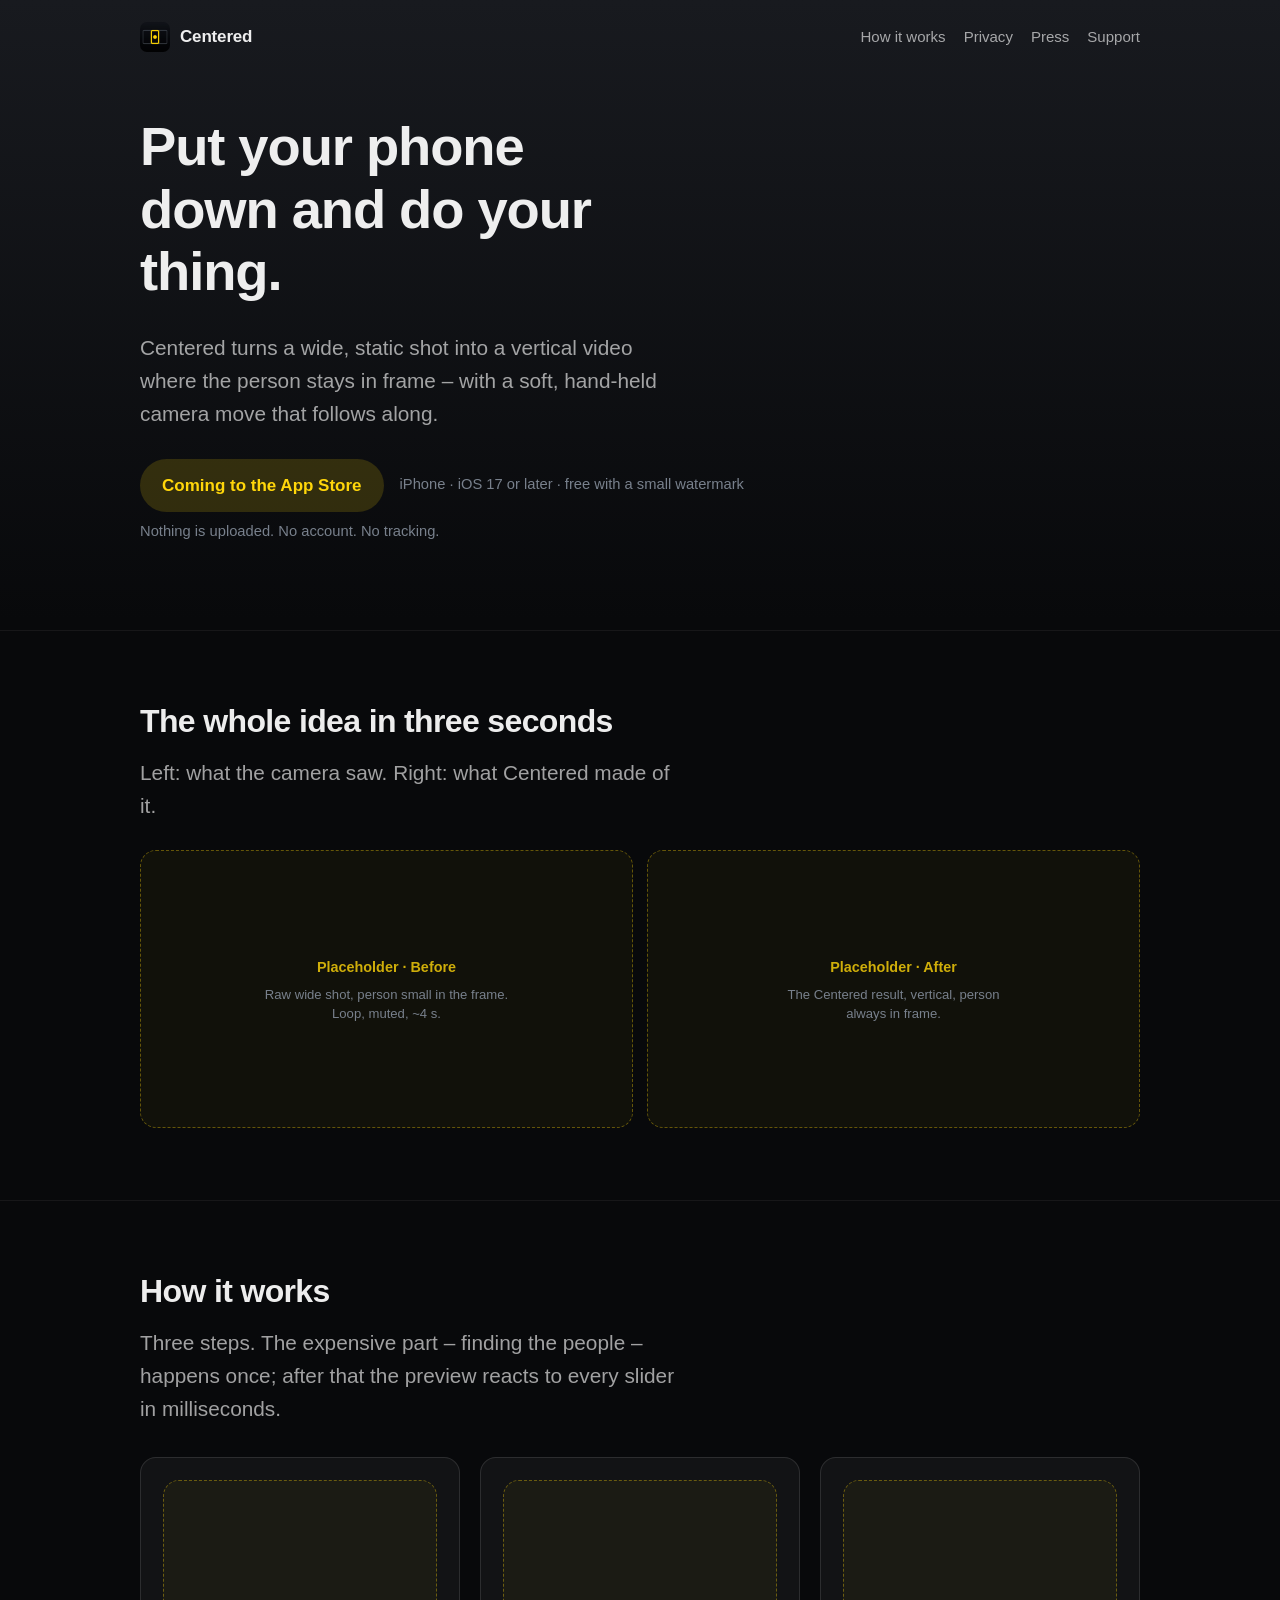
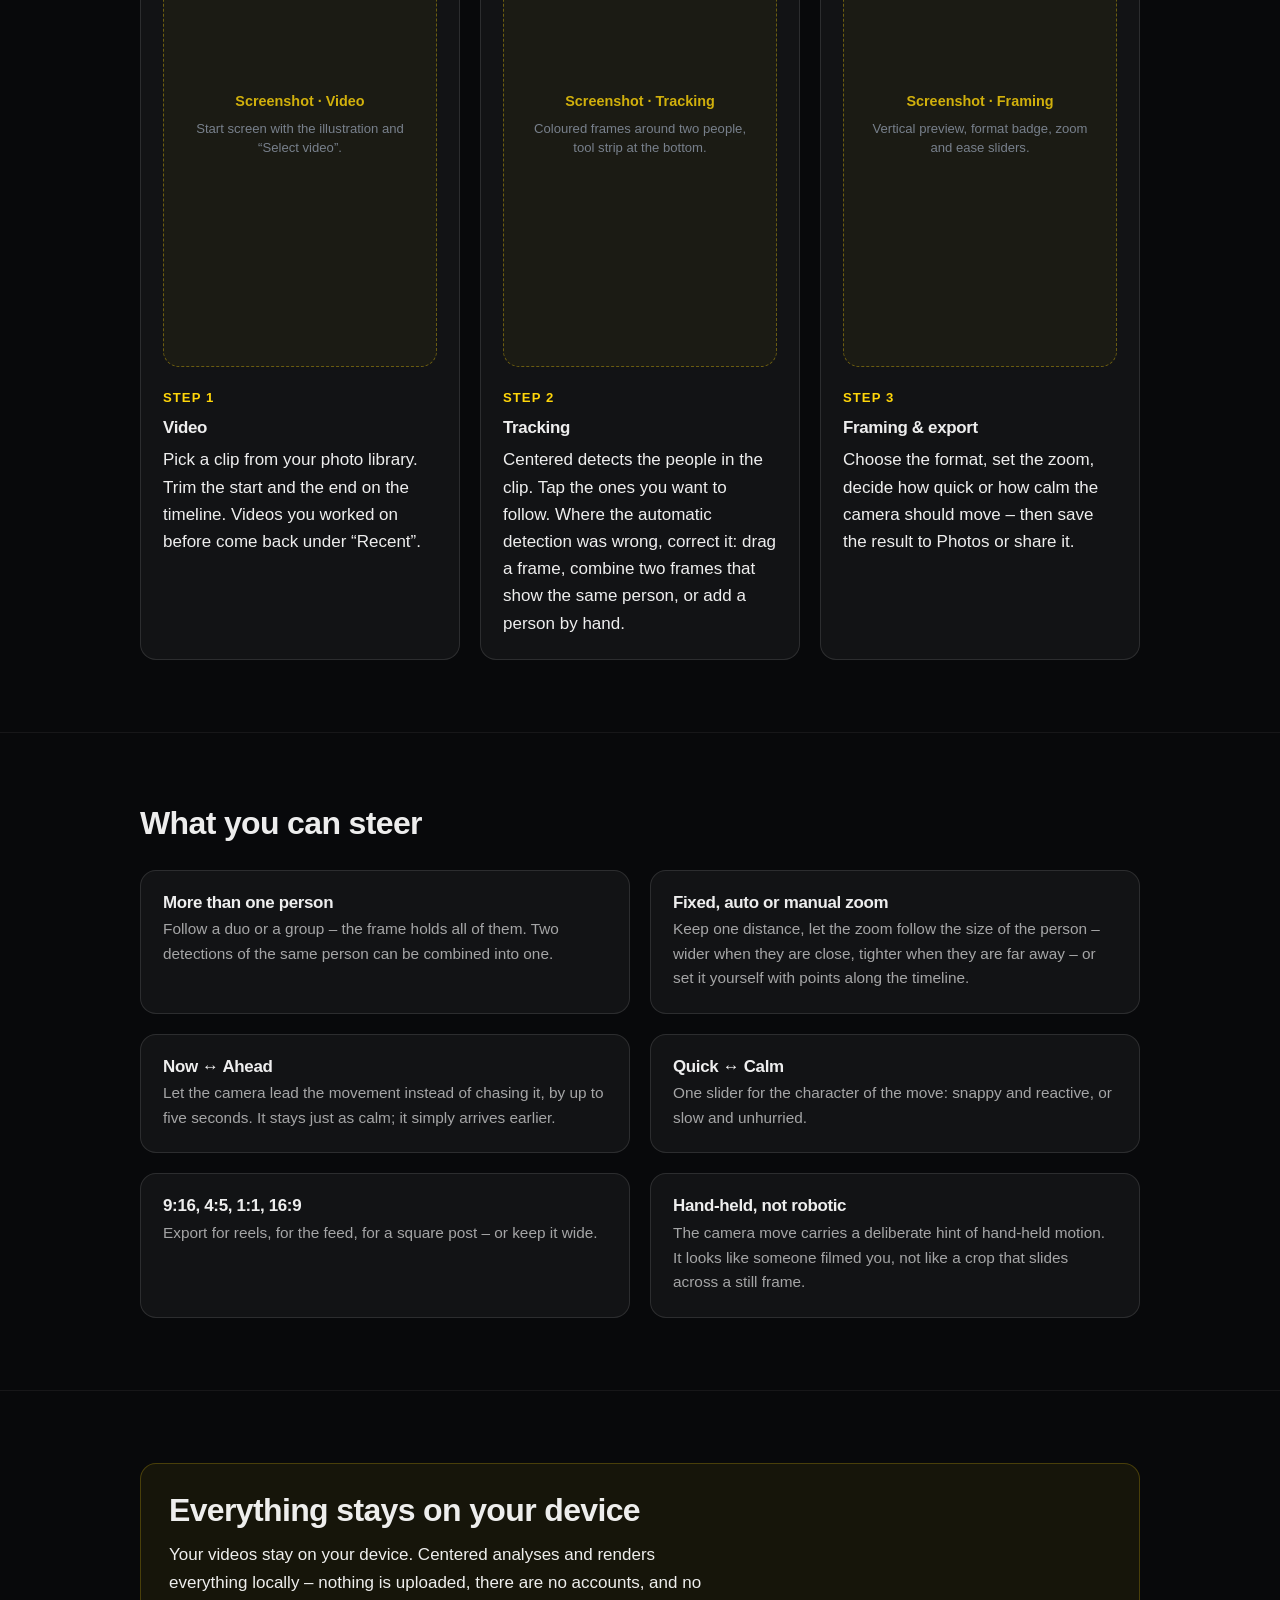
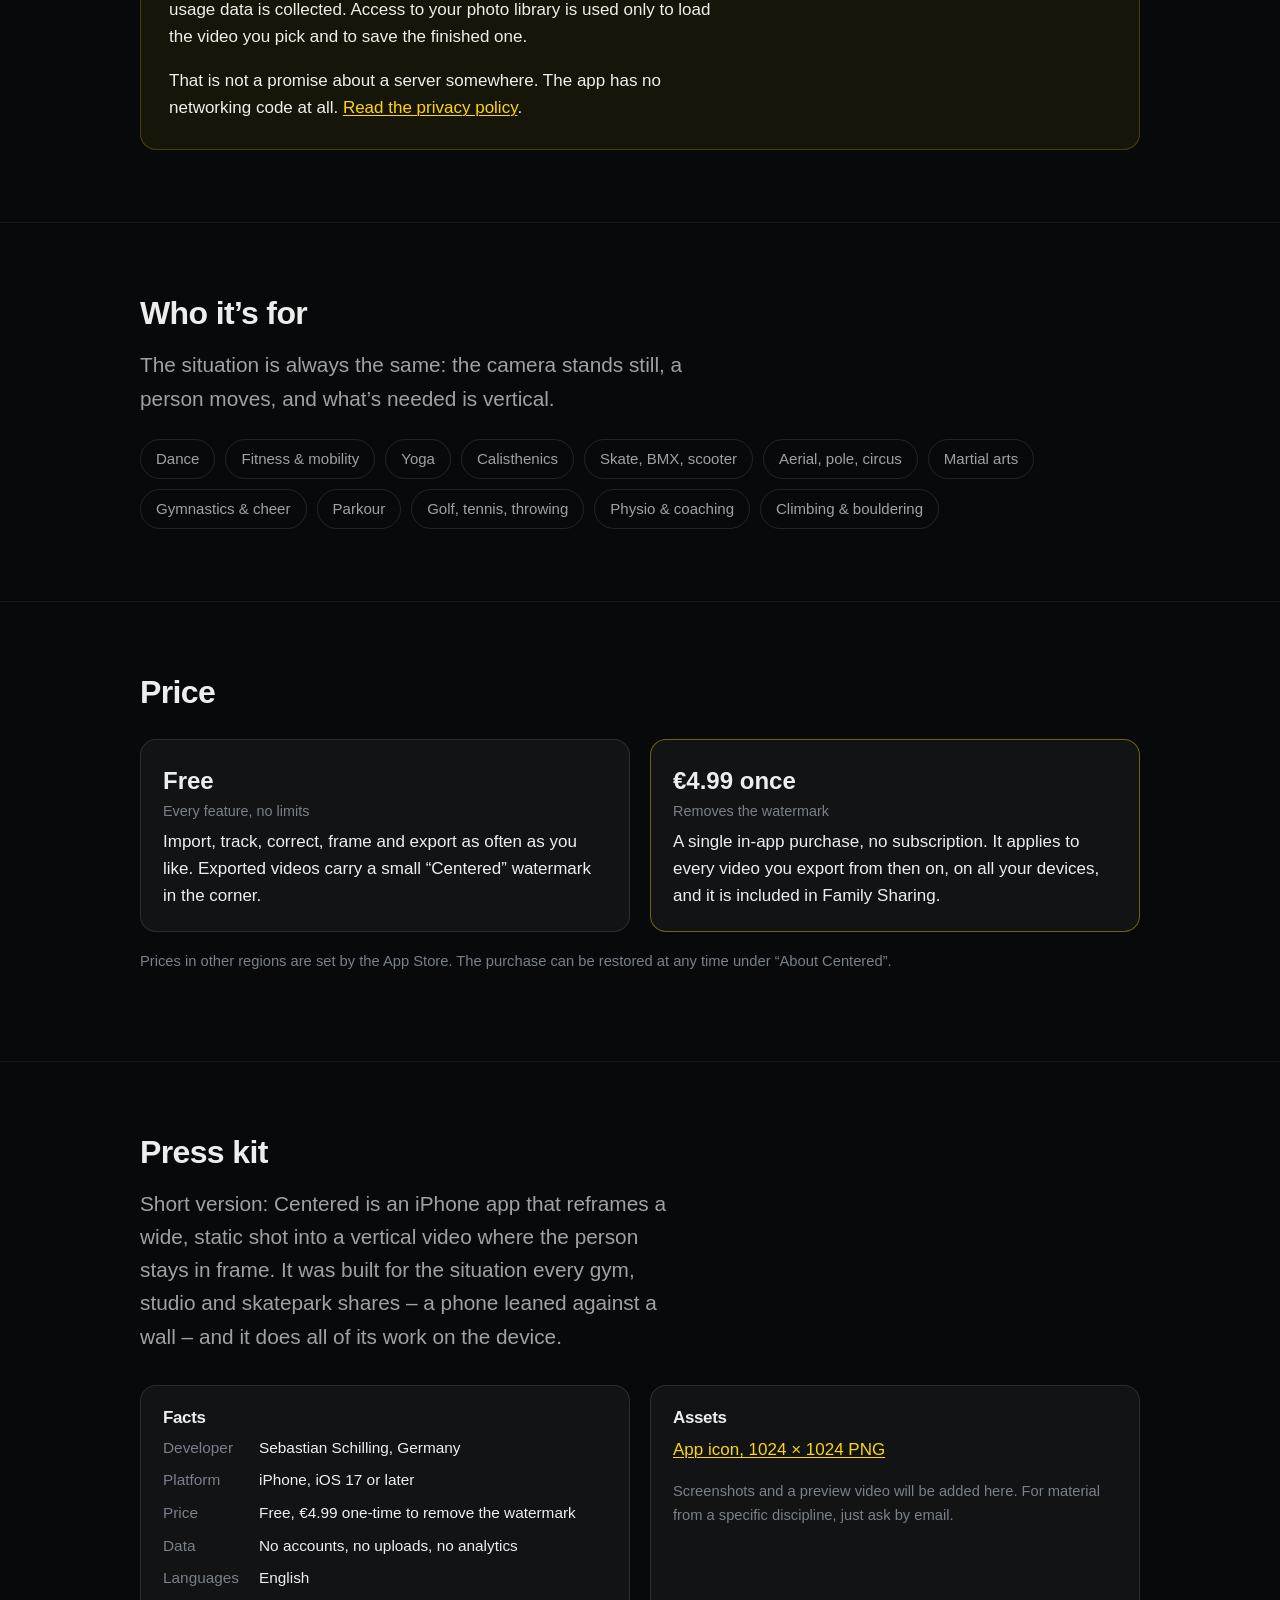
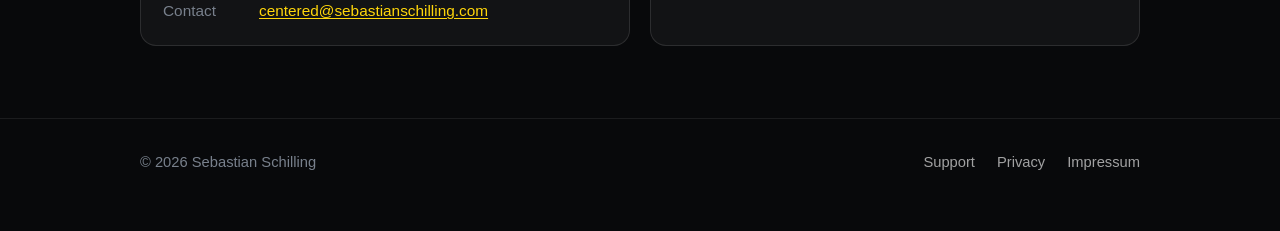
==== index.html @ 727b0615 "Before redesign" ====
<!doctype html>
<html lang="en">
<head>
<meta charset="utf-8">
<meta name="viewport" content="width=device-width, initial-scale=1">
<title>Centered – auto reframing for iPhone</title>
<meta name="description" content="Put your phone down and do your thing. Centered turns a wide, static shot into a vertical video where the person stays in frame. Everything runs on your iPhone – no uploads, no accounts.">
<link rel="stylesheet" href="styles.css">
<link rel="icon" href="assets/favicon.png" sizes="64x64">
<link rel="apple-touch-icon" href="assets/apple-touch-icon.png">
<meta property="og:type" content="website">
<meta property="og:title" content="Centered – auto reframing for iPhone">
<meta property="og:description" content="Put your phone down and do your thing. Centered turns a wide, static shot into a vertical video where you stay in frame.">
<meta property="og:url" content="https://centered.sebastianschilling.com/">
<!-- AUSFÜLLEN: og-image.png (1200×630) in assets/ ablegen, sobald das erste
     Vorher/Nachher-Bild steht. Ohne die Datei zeigen Messenger und Mastodon nur Text. -->
<meta property="og:image" content="https://centered.sebastianschilling.com/assets/og-image.png">
<meta name="twitter:card" content="summary_large_image">
</head>
<body>
<a class="skip-link" href="#main">Skip to content</a>

<header class="site-head">
  <div class="wrap">
    <a class="wordmark" href="/"><img src="assets/apple-touch-icon.png" alt="" width="30" height="30">Centered</a>
    <nav aria-label="Main">
      <a href="#how">How it works</a>
      <a href="#privacy">Privacy</a>
      <a href="#press">Press</a>
      <a href="support.html">Support</a>
    </nav>
  </div>
</header>

<main id="main">

  <section class="hero">
    <div class="wrap">
      <h1>Put your phone down and do your thing.</h1>
      <p class="lede">Centered turns a wide, static shot into a vertical video where the
        person stays in frame – with a soft, hand-held camera move that follows along.</p>
      <div class="cta">
        <!-- AUSFÜLLEN: Sobald die App im Store ist, hier den echten App-Store-Link und
             das offizielle Apple-Badge einsetzen (Badge lokal in assets/ ablegen –
             die Seite lädt bewusst nichts von fremden Servern). -->
        <span class="badge-slot" aria-disabled="true">Coming to the App&nbsp;Store</span>
        <span class="cta-note">iPhone · iOS 17 or later · free with a small watermark</span>
      </div>
      <p class="cta-note">Nothing is uploaded. No account. No tracking.</p>
    </div>
  </section>

  <section id="before-after">
    <div class="wrap">
      <h2>The whole idea in three seconds</h2>
      <p class="lede">Left: what the camera saw. Right: what Centered made of it.</p>
      <div class="split" style="margin-top: 28px;">
        <div class="shot shot-split">
          <b>Placeholder · Before</b>
          <span>Raw wide shot, person small in the frame. Loop, muted, ~4&nbsp;s.</span>
        </div>
        <div class="shot shot-split">
          <b>Placeholder · After</b>
          <span>The Centered result, vertical, person always in frame.</span>
        </div>
      </div>
    </div>
  </section>

  <section id="how">
    <div class="wrap">
      <h2>How it works</h2>
      <p class="lede">Three steps. The expensive part – finding the people – happens once;
        after that the preview reacts to every slider in milliseconds.</p>
      <div class="grid grid-3" style="margin-top: 32px;">

        <article class="card">
          <div class="shot shot-tall"><b>Screenshot · Video</b><span>Start screen with the illustration and “Select video”.</span></div>
          <span class="step-no">Step 1</span>
          <h3>Video</h3>
          <p>Pick a clip from your photo library. Trim the start and the end on the
            timeline. Videos you worked on before come back under “Recent”.</p>
        </article>

        <article class="card">
          <div class="shot shot-tall"><b>Screenshot · Tracking</b><span>Coloured frames around two people, tool strip at the bottom.</span></div>
          <span class="step-no">Step 2</span>
          <h3>Tracking</h3>
          <p>Centered detects the people in the clip. Tap the ones you want to follow.
            Where the automatic detection was wrong, correct it: drag a frame, combine two
            frames that show the same person, or add a person by hand.</p>
        </article>

        <article class="card">
          <div class="shot shot-tall"><b>Screenshot · Framing</b><span>Vertical preview, format badge, zoom and ease sliders.</span></div>
          <span class="step-no">Step 3</span>
          <h3>Framing &amp; export</h3>
          <p>Choose the format, set the zoom, decide how quick or how calm the camera
            should move – then save the result to Photos or share it.</p>
        </article>

      </div>
    </div>
  </section>

  <section id="features">
    <div class="wrap">
      <h2>What you can steer</h2>
      <div class="grid grid-2" style="margin-top: 28px;">

        <article class="card feature">
          <h3>More than one person</h3>
          <p>Follow a duo or a group – the frame holds all of them. Two detections of the
            same person can be combined into one.</p>
        </article>

        <article class="card feature">
          <h3>Fixed, auto or manual zoom</h3>
          <p>Keep one distance, let the zoom follow the size of the person – wider when
            they are close, tighter when they are far away – or set it yourself with points
            along the timeline.</p>
        </article>

        <article class="card feature">
          <h3>Now ↔ Ahead</h3>
          <p>Let the camera lead the movement instead of chasing it, by up to five seconds.
            It stays just as calm; it simply arrives earlier.</p>
        </article>

        <article class="card feature">
          <h3>Quick ↔ Calm</h3>
          <p>One slider for the character of the move: snappy and reactive, or slow and
            unhurried.</p>
        </article>

        <article class="card feature">
          <h3>9:16, 4:5, 1:1, 16:9</h3>
          <p>Export for reels, for the feed, for a square post – or keep it wide.</p>
        </article>

        <article class="card feature">
          <h3>Hand-held, not robotic</h3>
          <p>The camera move carries a deliberate hint of hand-held motion. It looks like
            someone filmed you, not like a crop that slides across a still frame.</p>
        </article>

      </div>
    </div>
  </section>

  <section id="privacy">
    <div class="wrap">
      <div class="band">
        <h2>Everything stays on your device</h2>
        <!-- Wortgleich mit dem Datenschutz-Absatz in der App (Views/AboutView.swift).
             Wenn sich der eine ändert, muss der andere mit. -->
        <p>Your videos stay on your device. Centered analyses and renders everything
          locally – nothing is uploaded, there are no accounts, and no usage data is
          collected. Access to your photo library is used only to load the video you pick
          and to save the finished one.</p>
        <p>That is not a promise about a server somewhere. The app has no networking code
          at all. <a href="privacy.html">Read the privacy policy</a>.</p>
      </div>
    </div>
  </section>

  <section id="who">
    <div class="wrap">
      <h2>Who it’s for</h2>
      <p class="lede">The situation is always the same: the camera stands still, a person
        moves, and what’s needed is vertical.</p>
      <ul class="chips" style="margin-top: 24px;">
        <li>Dance</li>
        <li>Fitness &amp; mobility</li>
        <li>Yoga</li>
        <li>Calisthenics</li>
        <li>Skate, BMX, scooter</li>
        <li>Aerial, pole, circus</li>
        <li>Martial arts</li>
        <li>Gymnastics &amp; cheer</li>
        <li>Parkour</li>
        <li>Golf, tennis, throwing</li>
        <li>Physio &amp; coaching</li>
        <li>Climbing &amp; bouldering</li>
      </ul>
    </div>
  </section>

  <section id="pricing">
    <div class="wrap">
      <h2>Price</h2>
      <div class="grid grid-2" style="margin-top: 28px;">
        <article class="card">
          <p class="price">Free<small>Every feature, no limits</small></p>
          <p>Import, track, correct, frame and export as often as you like. Exported videos
            carry a small “Centered” watermark in the corner.</p>
        </article>
        <article class="card card-accent">
          <p class="price">€4.99 once<small>Removes the watermark</small></p>
          <p>A single in-app purchase, no subscription. It applies to every video you
            export from then on, on all your devices, and it is included in Family Sharing.</p>
        </article>
      </div>
      <p class="cta-note" style="margin-top: 18px;">Prices in other regions are set by the
        App Store. The purchase can be restored at any time under “About Centered”.</p>
    </div>
  </section>

  <section id="press">
    <div class="wrap">
      <h2>Press kit</h2>
      <p class="lede">Short version: Centered is an iPhone app that reframes a wide,
        static shot into a vertical video where the person stays in frame. It was built
        for the situation every gym, studio and skatepark shares – a phone leaned against
        a wall – and it does all of its work on the device.</p>

      <div class="grid grid-2" style="margin-top: 32px;">
        <article class="card">
          <h3>Facts</h3>
          <dl class="facts">
            <dt>Developer</dt><dd>Sebastian Schilling, Germany</dd>
            <dt>Platform</dt><dd>iPhone, iOS 17 or later</dd>
            <dt>Price</dt><dd>Free, €4.99 one-time to remove the watermark</dd>
            <dt>Data</dt><dd>No accounts, no uploads, no analytics</dd>
            <dt>Languages</dt><dd>English</dd>
            <dt>Contact</dt><dd><a href="mailto:centered@sebastianschilling.com">centered@sebastianschilling.com</a></dd>
          </dl>
        </article>
        <article class="card">
          <h3>Assets</h3>
          <p><a href="assets/icon-1024.png" download>App icon, 1024 × 1024 PNG</a></p>
          <!-- AUSFÜLLEN: Screenshots und das Vorschauvideo hier verlinken, sobald sie
               produziert sind (MARKETING.md §3 und §9). -->
          <p class="cta-note">Screenshots and a preview video will be added here.
            For material from a specific discipline, just ask by email.</p>
        </article>
      </div>
    </div>
  </section>

</main>

<footer class="site-foot">
  <div class="wrap">
    <span>© 2026 Sebastian Schilling</span>
    <nav aria-label="Legal and support">
      <a href="support.html">Support</a>
      <a href="privacy.html">Privacy</a>
      <a href="impressum.html">Impressum</a>
    </nav>
  </div>
</footer>

</body>
</html>
---- styles.css ----
/* Centered – Website
   Farben, Kontraste und Dunkelmodus stammen aus der App selbst
   (Tools/make_icon.swift, Views/ToolStrip.swift), damit Seite und App
   als dasselbe Ding wahrgenommen werden. Bewusst ohne Webfonts und ohne
   externe Anfragen: Die Datenschutzerklärung soll kurz bleiben können. */

:root {
  --bg-top: #181a1f;
  --bg-bottom: #08090b;
  --panel: rgba(255, 255, 255, 0.045);
  --panel-line: rgba(255, 255, 255, 0.11);
  --accent: #ffd60a;
  --text: rgba(255, 255, 255, 0.93);
  --text-dim: rgba(255, 255, 255, 0.62);
  --muted: #78808c;
  --radius: 16px;
  --measure: 34rem;
  --font: -apple-system, BlinkMacSystemFont, "Segoe UI", Roboto, "Helvetica Neue",
          Arial, "Noto Sans", sans-serif;
}

*, *::before, *::after { box-sizing: border-box; }

html { -webkit-text-size-adjust: 100%; }

body {
  margin: 0;
  font-family: var(--font);
  font-size: 17px;
  line-height: 1.6;
  color: var(--text);
  background-color: var(--bg-bottom);
  background-image: linear-gradient(180deg, var(--bg-top) 0%, var(--bg-bottom) 620px);
  background-repeat: no-repeat;
  -webkit-font-smoothing: antialiased;
}

img { max-width: 100%; height: auto; }

a { color: var(--accent); text-decoration-thickness: 1px; text-underline-offset: 2px; }
a:hover { text-decoration-thickness: 2px; }

:focus-visible { outline: 2px solid var(--accent); outline-offset: 3px; border-radius: 4px; }

h1, h2, h3 { line-height: 1.15; letter-spacing: -0.02em; margin: 0 0 0.5em; }
h1 { font-size: clamp(2.1rem, 6vw, 3.4rem); font-weight: 700; }
h2 { font-size: clamp(1.5rem, 3.6vw, 2rem); font-weight: 650; }
h3 { font-size: 1.06rem; font-weight: 600; }
p { margin: 0 0 1em; }

.skip-link {
  position: absolute; left: -9999px; top: 0;
  background: var(--accent); color: #000; padding: 10px 16px; border-radius: 0 0 8px 0;
  font-weight: 600; z-index: 10;
}
.skip-link:focus { left: 0; }

/* ---------- Gerüst ---------- */

.wrap { width: 100%; max-width: 1040px; margin: 0 auto; padding: 0 20px; }

.site-head { padding: 22px 0 8px; }
.site-head .wrap { display: flex; align-items: center; gap: 10px 20px; flex-wrap: wrap; }

.wordmark {
  display: inline-flex; align-items: center; gap: 10px;
  color: var(--text); text-decoration: none; font-weight: 650; letter-spacing: -0.01em;
}
.wordmark img { width: 30px; height: 30px; border-radius: 7px; }

.site-head nav { margin-left: auto; display: flex; flex-wrap: wrap; gap: 8px 18px; font-size: 0.94rem; }
.site-head nav a { color: var(--text-dim); text-decoration: none; }
.site-head nav a:hover { color: var(--text); }

section { padding: 56px 0; }
section + section { border-top: 1px solid rgba(255, 255, 255, 0.06); }

.lede { font-size: clamp(1.05rem, 2.4vw, 1.3rem); color: var(--text-dim); max-width: var(--measure); }

/* ---------- Hero ---------- */

.hero { padding: 40px 0 56px; }
.hero h1 { max-width: 16ch; }
.hero .lede { margin-bottom: 28px; }

.cta { display: flex; align-items: center; gap: 16px; flex-wrap: wrap; margin-bottom: 8px; }

.badge-slot {
  display: inline-flex; align-items: center; gap: 10px;
  background: var(--accent); color: #000;
  font-weight: 650; padding: 13px 22px; border-radius: 999px; text-decoration: none;
}
.badge-slot[aria-disabled="true"] { background: rgba(255, 214, 10, 0.16); color: var(--accent); }

.cta-note { color: var(--muted); font-size: 0.92rem; }

/* ---------- Platzhalter für Screenshots und Videos ---------- */

.shot {
  display: flex; flex-direction: column; align-items: center; justify-content: center;
  gap: 6px; text-align: center;
  border: 1px dashed rgba(255, 214, 10, 0.35);
  border-radius: var(--radius);
  background: rgba(255, 214, 10, 0.04);
  color: var(--muted);
  padding: 18px;
}
.shot b { display: block; color: rgba(255, 214, 10, 0.8); font-size: 0.9rem; font-weight: 600; }
.shot span { font-size: 0.82rem; line-height: 1.45; max-width: 34ch; }

.shot-wide { aspect-ratio: 16 / 9; }
.shot-tall { aspect-ratio: 9 / 16; }
.shot-split { aspect-ratio: 16 / 9; }

.split {
  display: grid; grid-template-columns: 1fr 1fr; gap: 14px;
}

/* ---------- Raster ---------- */

.grid { display: grid; gap: 20px; }
.grid-3 { grid-template-columns: 1fr; }
.grid-2 { grid-template-columns: 1fr; }

.card {
  background: var(--panel);
  border: 1px solid var(--panel-line);
  border-radius: var(--radius);
  padding: 22px;
}
.card p:last-child { margin-bottom: 0; }
.card .step-no {
  display: inline-block; font-variant-numeric: tabular-nums;
  color: var(--accent); font-weight: 700; font-size: 0.82rem; letter-spacing: 0.08em;
  text-transform: uppercase; margin-bottom: 10px;
}
.card .shot { margin-bottom: 16px; }

.feature h3 { margin-bottom: 0.3em; }
.feature p { color: var(--text-dim); font-size: 0.96rem; margin: 0; }

/* ---------- Datenschutz-Band ---------- */

.band {
  background: rgba(255, 214, 10, 0.06);
  border: 1px solid rgba(255, 214, 10, 0.22);
  border-radius: var(--radius);
  padding: 28px;
}
.band h2 { margin-bottom: 0.4em; }
.band p { max-width: var(--measure); }
.band p:last-child { margin-bottom: 0; }

/* ---------- Disziplinen ---------- */

.chips { list-style: none; margin: 0; padding: 0; display: flex; flex-wrap: wrap; gap: 10px; }
.chips li {
  border: 1px solid var(--panel-line); border-radius: 999px;
  padding: 7px 15px; font-size: 0.94rem; color: var(--text-dim);
}

/* ---------- Preis ---------- */

.price { font-size: 1.5rem; font-weight: 650; margin-bottom: 0.2em; }
.price small { display: block; font-size: 0.9rem; font-weight: 400; color: var(--muted); }
.card-accent { border-color: rgba(255, 214, 10, 0.4); }

/* ---------- Fakten (Presse) ---------- */

.facts { margin: 0; display: grid; grid-template-columns: max-content 1fr; gap: 8px 20px; font-size: 0.96rem; }
.facts dt { color: var(--muted); }
.facts dd { margin: 0; }

/* ---------- Fließtext (Recht, Support) ---------- */

.prose { max-width: 44rem; }
.prose h2 { margin-top: 2em; font-size: 1.32rem; }
.prose h3 { margin-top: 1.6em; }
.prose ul { padding-left: 1.2em; }
.prose li { margin-bottom: 0.4em; }
.prose .muted { color: var(--text-dim); }
.prose address { font-style: normal; }

.summary {
  border-left: 3px solid var(--accent);
  padding: 4px 0 4px 18px;
  margin-bottom: 40px;
  color: var(--text-dim);
}
.summary h2 { margin-top: 0; }

/* Auszufüllende Stellen: sollen unübersehbar sein, solange sie dastehen. */
.todo {
  background: rgba(255, 214, 10, 0.16);
  color: var(--accent);
  border: 1px dashed rgba(255, 214, 10, 0.5);
  border-radius: 5px;
  padding: 0 6px;
  font-size: 0.94em;
}

.updated { color: var(--muted); font-size: 0.9rem; }

/* ---------- Fuß ---------- */

.site-foot {
  border-top: 1px solid rgba(255, 255, 255, 0.08);
  padding: 32px 0 56px;
  color: var(--muted);
  font-size: 0.92rem;
}
.site-foot .wrap { display: flex; gap: 8px 22px; flex-wrap: wrap; align-items: baseline; }
.site-foot nav { display: flex; flex-wrap: wrap; gap: 8px 22px; margin-left: auto; }
.site-foot a { color: var(--text-dim); text-decoration: none; }
.site-foot a:hover { color: var(--text); text-decoration: underline; }

/* ---------- Breitere Fenster ---------- */

@media (min-width: 700px) {
  .grid-3 { grid-template-columns: repeat(3, 1fr); }
  .grid-2 { grid-template-columns: repeat(2, 1fr); }
  section { padding: 72px 0; }
  .hero { padding: 56px 0 72px; }
}

@media (prefers-reduced-motion: reduce) {
  *, *::before, *::after { animation-duration: 0.001ms !important; transition-duration: 0.001ms !important; }
}
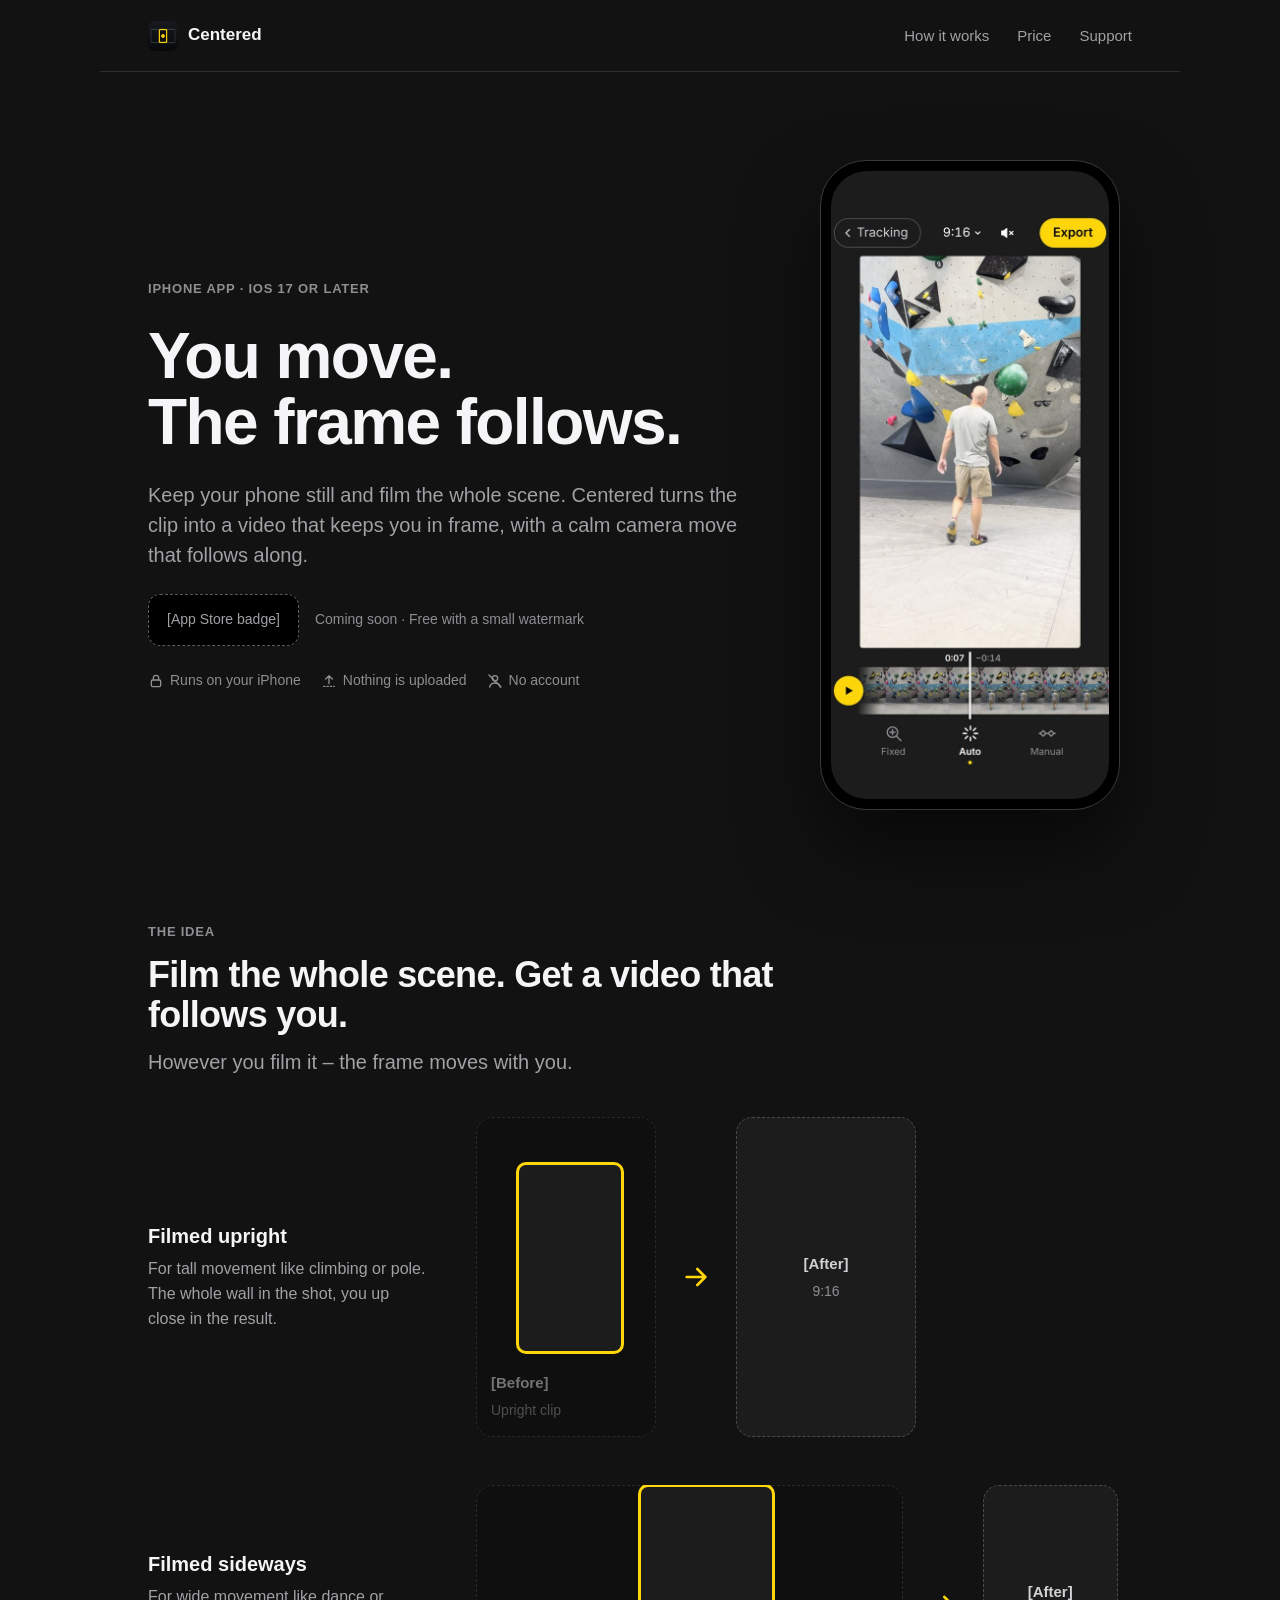
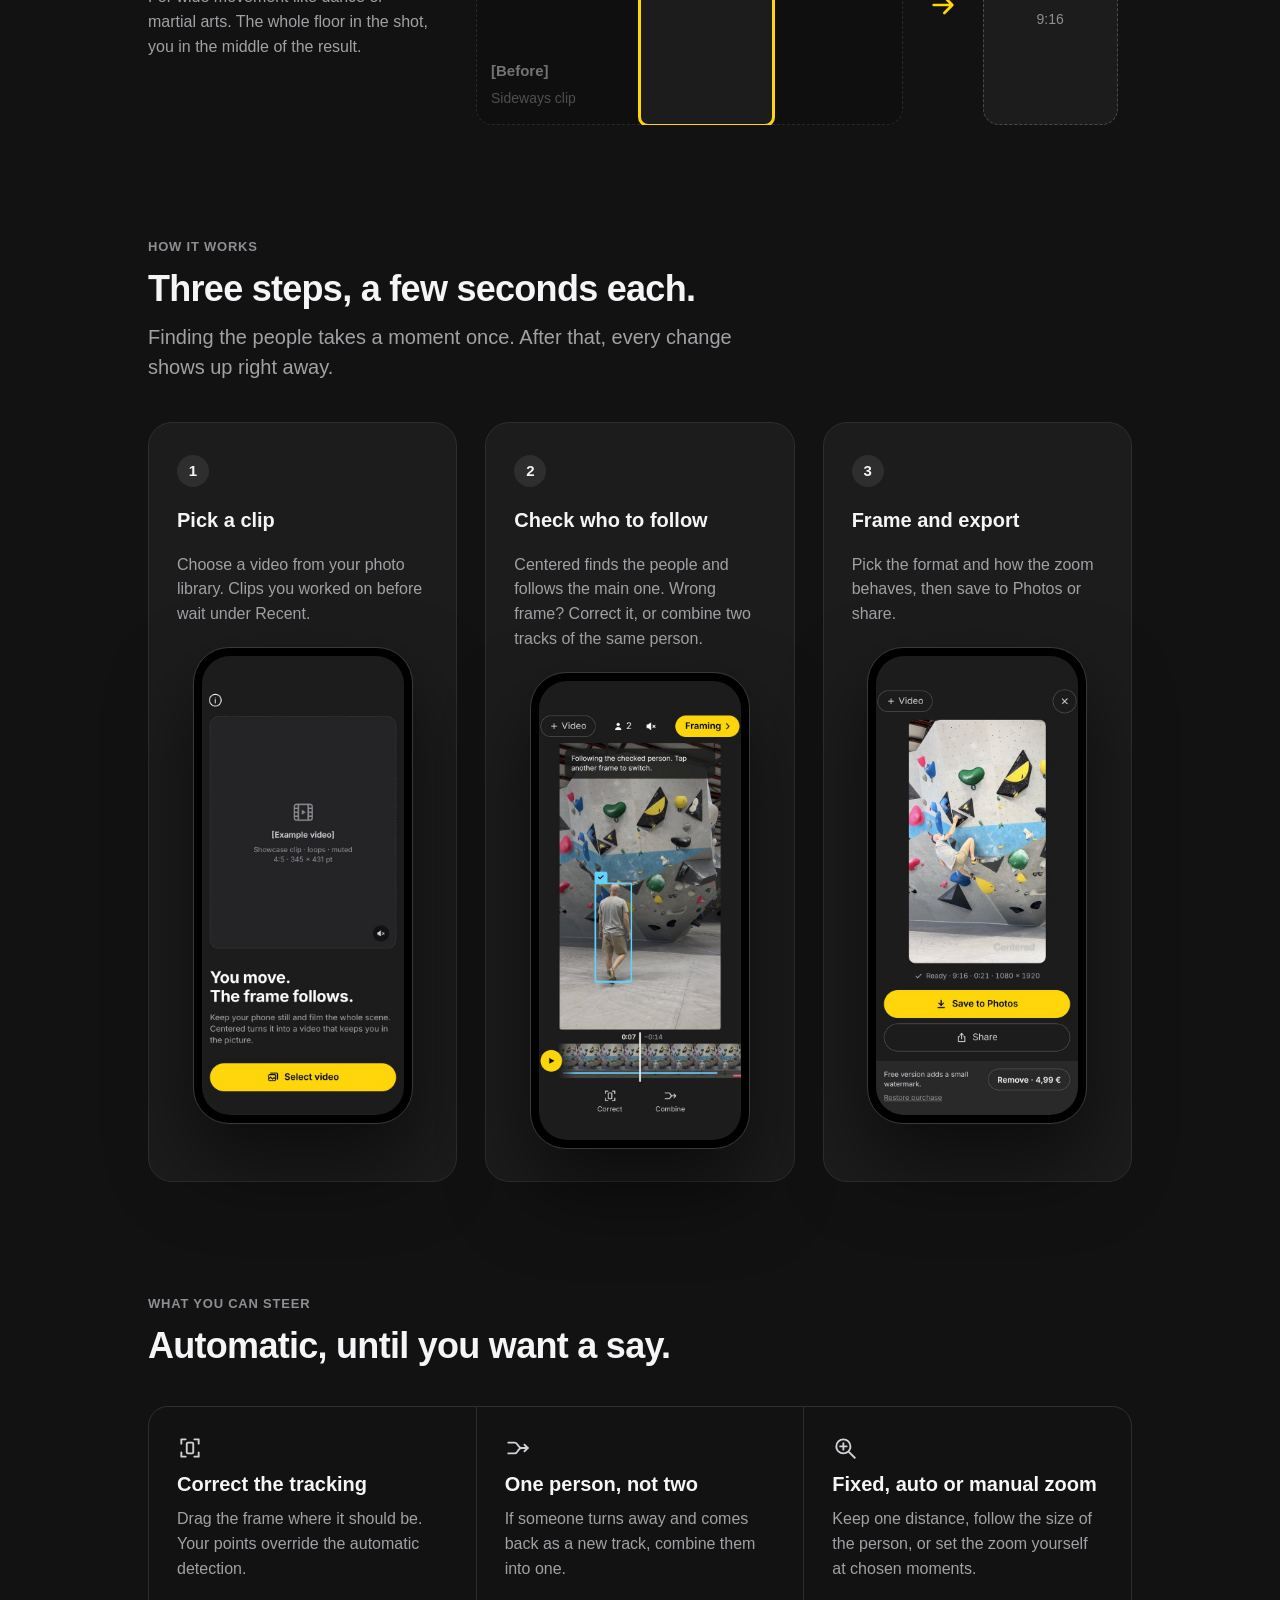
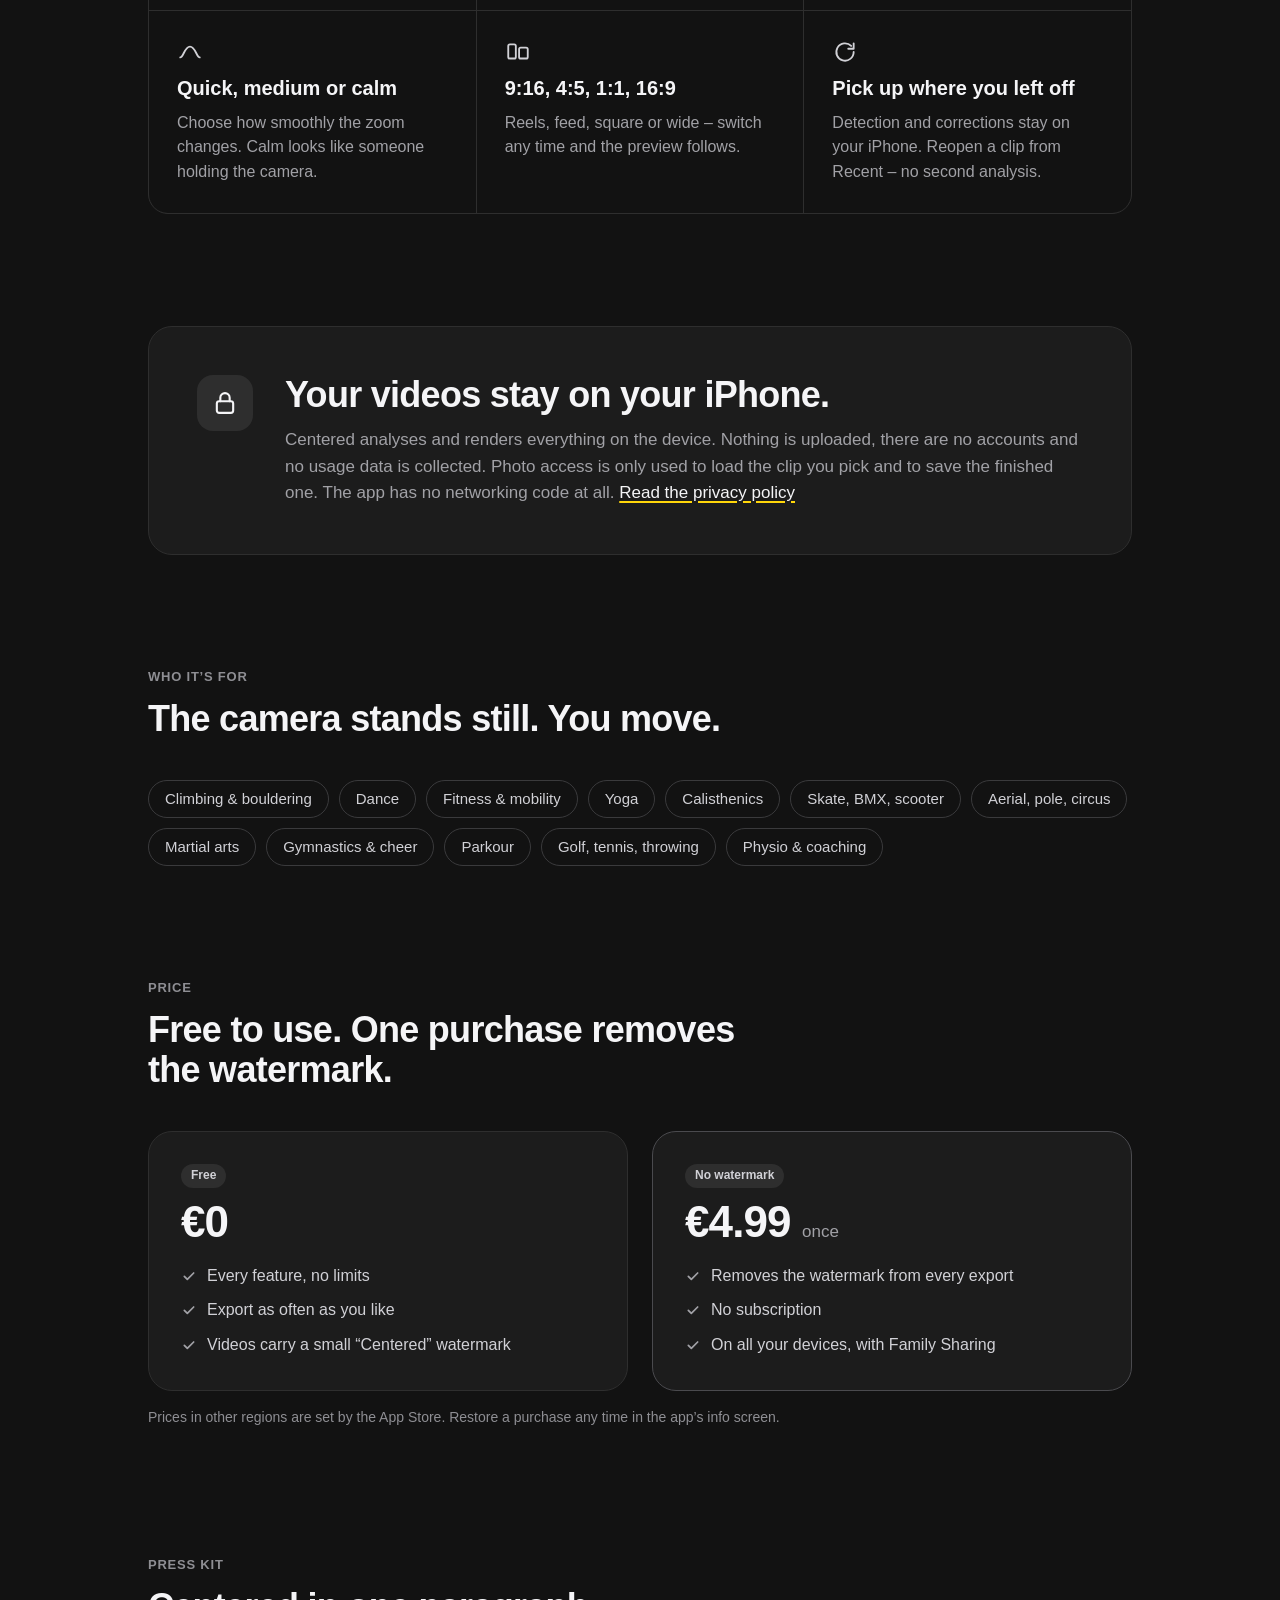
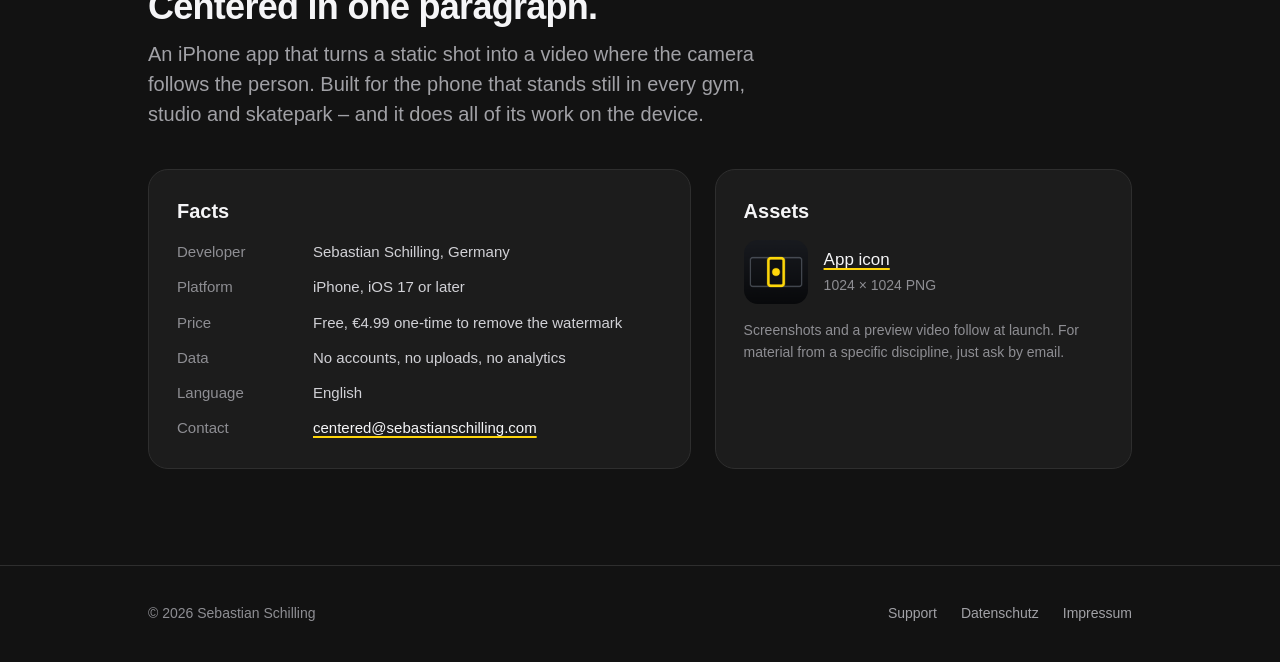
==== commit 9845245f: "More redesign" ====
--- a/index.html
+++ b/index.html
@@ -3,253 +3,205 @@
 <head>
 <meta charset="utf-8">
 <meta name="viewport" content="width=device-width, initial-scale=1">
-<title>Centered – auto reframing for iPhone</title>
-<meta name="description" content="Put your phone down and do your thing. Centered turns a wide, static shot into a vertical video where the person stays in frame. Everything runs on your iPhone – no uploads, no accounts.">
+<meta name="color-scheme" content="dark">
+<meta name="theme-color" content="#121212">
+<title>Centered – You move. The frame follows.</title>
+<meta name="description" content="iPhone app that turns a static video of a person into a video where the frame follows them. Runs on your iPhone, nothing is uploaded.">
+<link rel="icon" href="images/app-icon.png">
+<link rel="apple-touch-icon" href="images/app-icon.png">
 <link rel="stylesheet" href="styles.css">
-<link rel="icon" href="assets/favicon.png" sizes="64x64">
-<link rel="apple-touch-icon" href="assets/apple-touch-icon.png">
-<meta property="og:type" content="website">
-<meta property="og:title" content="Centered – auto reframing for iPhone">
-<meta property="og:description" content="Put your phone down and do your thing. Centered turns a wide, static shot into a vertical video where you stay in frame.">
-<meta property="og:url" content="https://centered.sebastianschilling.com/">
-<!-- AUSFÜLLEN: og-image.png (1200×630) in assets/ ablegen, sobald das erste
-     Vorher/Nachher-Bild steht. Ohne die Datei zeigen Messenger und Mastodon nur Text. -->
-<meta property="og:image" content="https://centered.sebastianschilling.com/assets/og-image.png">
-<meta name="twitter:card" content="summary_large_image">
 </head>
 <body>
-<a class="skip-link" href="#main">Skip to content</a>
-
-<header class="site-head">
-  <div class="wrap">
-    <a class="wordmark" href="/"><img src="assets/apple-touch-icon.png" alt="" width="30" height="30">Centered</a>
-    <nav aria-label="Main">
-      <a href="#how">How it works</a>
-      <a href="#privacy">Privacy</a>
-      <a href="#press">Press</a>
-      <a href="support.html">Support</a>
-    </nav>
-  </div>
+<div class="site">
+
+<header class="wrap hdr">
+<a class="brand" href="index.html"><img src="images/app-icon.png" alt="">Centered</a>
+<nav class="nav" aria-label="Main">
+<a class="opt" href="#how">How it works</a>
+<a class="opt" href="#price">Price</a>
+<a href="support.html">Support</a>
+</nav>
 </header>
 
-<main id="main">
-
-  <section class="hero">
-    <div class="wrap">
-      <h1>Put your phone down and do your thing.</h1>
-      <p class="lede">Centered turns a wide, static shot into a vertical video where the
-        person stays in frame – with a soft, hand-held camera move that follows along.</p>
-      <div class="cta">
-        <!-- AUSFÜLLEN: Sobald die App im Store ist, hier den echten App-Store-Link und
-             das offizielle Apple-Badge einsetzen (Badge lokal in assets/ ablegen –
-             die Seite lädt bewusst nichts von fremden Servern). -->
-        <span class="badge-slot" aria-disabled="true">Coming to the App&nbsp;Store</span>
-        <span class="cta-note">iPhone · iOS 17 or later · free with a small watermark</span>
-      </div>
-      <p class="cta-note">Nothing is uploaded. No account. No tracking.</p>
-    </div>
-  </section>
-
-  <section id="before-after">
-    <div class="wrap">
-      <h2>The whole idea in three seconds</h2>
-      <p class="lede">Left: what the camera saw. Right: what Centered made of it.</p>
-      <div class="split" style="margin-top: 28px;">
-        <div class="shot shot-split">
-          <b>Placeholder · Before</b>
-          <span>Raw wide shot, person small in the frame. Loop, muted, ~4&nbsp;s.</span>
-        </div>
-        <div class="shot shot-split">
-          <b>Placeholder · After</b>
-          <span>The Centered result, vertical, person always in frame.</span>
-        </div>
-      </div>
-    </div>
-  </section>
-
-  <section id="how">
-    <div class="wrap">
-      <h2>How it works</h2>
-      <p class="lede">Three steps. The expensive part – finding the people – happens once;
-        after that the preview reacts to every slider in milliseconds.</p>
-      <div class="grid grid-3" style="margin-top: 32px;">
-
-        <article class="card">
-          <div class="shot shot-tall"><b>Screenshot · Video</b><span>Start screen with the illustration and “Select video”.</span></div>
-          <span class="step-no">Step 1</span>
-          <h3>Video</h3>
-          <p>Pick a clip from your photo library. Trim the start and the end on the
-            timeline. Videos you worked on before come back under “Recent”.</p>
-        </article>
-
-        <article class="card">
-          <div class="shot shot-tall"><b>Screenshot · Tracking</b><span>Coloured frames around two people, tool strip at the bottom.</span></div>
-          <span class="step-no">Step 2</span>
-          <h3>Tracking</h3>
-          <p>Centered detects the people in the clip. Tap the ones you want to follow.
-            Where the automatic detection was wrong, correct it: drag a frame, combine two
-            frames that show the same person, or add a person by hand.</p>
-        </article>
-
-        <article class="card">
-          <div class="shot shot-tall"><b>Screenshot · Framing</b><span>Vertical preview, format badge, zoom and ease sliders.</span></div>
-          <span class="step-no">Step 3</span>
-          <h3>Framing &amp; export</h3>
-          <p>Choose the format, set the zoom, decide how quick or how calm the camera
-            should move – then save the result to Photos or share it.</p>
-        </article>
-
-      </div>
-    </div>
-  </section>
-
-  <section id="features">
-    <div class="wrap">
-      <h2>What you can steer</h2>
-      <div class="grid grid-2" style="margin-top: 28px;">
-
-        <article class="card feature">
-          <h3>More than one person</h3>
-          <p>Follow a duo or a group – the frame holds all of them. Two detections of the
-            same person can be combined into one.</p>
-        </article>
-
-        <article class="card feature">
-          <h3>Fixed, auto or manual zoom</h3>
-          <p>Keep one distance, let the zoom follow the size of the person – wider when
-            they are close, tighter when they are far away – or set it yourself with points
-            along the timeline.</p>
-        </article>
-
-        <article class="card feature">
-          <h3>Now ↔ Ahead</h3>
-          <p>Let the camera lead the movement instead of chasing it, by up to five seconds.
-            It stays just as calm; it simply arrives earlier.</p>
-        </article>
-
-        <article class="card feature">
-          <h3>Quick ↔ Calm</h3>
-          <p>One slider for the character of the move: snappy and reactive, or slow and
-            unhurried.</p>
-        </article>
-
-        <article class="card feature">
-          <h3>9:16, 4:5, 1:1, 16:9</h3>
-          <p>Export for reels, for the feed, for a square post – or keep it wide.</p>
-        </article>
-
-        <article class="card feature">
-          <h3>Hand-held, not robotic</h3>
-          <p>The camera move carries a deliberate hint of hand-held motion. It looks like
-            someone filmed you, not like a crop that slides across a still frame.</p>
-        </article>
-
-      </div>
-    </div>
-  </section>
-
-  <section id="privacy">
-    <div class="wrap">
-      <div class="band">
-        <h2>Everything stays on your device</h2>
-        <!-- Wortgleich mit dem Datenschutz-Absatz in der App (Views/AboutView.swift).
-             Wenn sich der eine ändert, muss der andere mit. -->
-        <p>Your videos stay on your device. Centered analyses and renders everything
-          locally – nothing is uploaded, there are no accounts, and no usage data is
-          collected. Access to your photo library is used only to load the video you pick
-          and to save the finished one.</p>
-        <p>That is not a promise about a server somewhere. The app has no networking code
-          at all. <a href="privacy.html">Read the privacy policy</a>.</p>
-      </div>
-    </div>
-  </section>
-
-  <section id="who">
-    <div class="wrap">
-      <h2>Who it’s for</h2>
-      <p class="lede">The situation is always the same: the camera stands still, a person
-        moves, and what’s needed is vertical.</p>
-      <ul class="chips" style="margin-top: 24px;">
-        <li>Dance</li>
-        <li>Fitness &amp; mobility</li>
-        <li>Yoga</li>
-        <li>Calisthenics</li>
-        <li>Skate, BMX, scooter</li>
-        <li>Aerial, pole, circus</li>
-        <li>Martial arts</li>
-        <li>Gymnastics &amp; cheer</li>
-        <li>Parkour</li>
-        <li>Golf, tennis, throwing</li>
-        <li>Physio &amp; coaching</li>
-        <li>Climbing &amp; bouldering</li>
-      </ul>
-    </div>
-  </section>
-
-  <section id="pricing">
-    <div class="wrap">
-      <h2>Price</h2>
-      <div class="grid grid-2" style="margin-top: 28px;">
-        <article class="card">
-          <p class="price">Free<small>Every feature, no limits</small></p>
-          <p>Import, track, correct, frame and export as often as you like. Exported videos
-            carry a small “Centered” watermark in the corner.</p>
-        </article>
-        <article class="card card-accent">
-          <p class="price">€4.99 once<small>Removes the watermark</small></p>
-          <p>A single in-app purchase, no subscription. It applies to every video you
-            export from then on, on all your devices, and it is included in Family Sharing.</p>
-        </article>
-      </div>
-      <p class="cta-note" style="margin-top: 18px;">Prices in other regions are set by the
-        App Store. The purchase can be restored at any time under “About Centered”.</p>
-    </div>
-  </section>
-
-  <section id="press">
-    <div class="wrap">
-      <h2>Press kit</h2>
-      <p class="lede">Short version: Centered is an iPhone app that reframes a wide,
-        static shot into a vertical video where the person stays in frame. It was built
-        for the situation every gym, studio and skatepark shares – a phone leaned against
-        a wall – and it does all of its work on the device.</p>
-
-      <div class="grid grid-2" style="margin-top: 32px;">
-        <article class="card">
-          <h3>Facts</h3>
-          <dl class="facts">
-            <dt>Developer</dt><dd>Sebastian Schilling, Germany</dd>
-            <dt>Platform</dt><dd>iPhone, iOS 17 or later</dd>
-            <dt>Price</dt><dd>Free, €4.99 one-time to remove the watermark</dd>
-            <dt>Data</dt><dd>No accounts, no uploads, no analytics</dd>
-            <dt>Languages</dt><dd>English</dd>
-            <dt>Contact</dt><dd><a href="mailto:centered@sebastianschilling.com">centered@sebastianschilling.com</a></dd>
-          </dl>
-        </article>
-        <article class="card">
-          <h3>Assets</h3>
-          <p><a href="assets/icon-1024.png" download>App icon, 1024 × 1024 PNG</a></p>
-          <!-- AUSFÜLLEN: Screenshots und das Vorschauvideo hier verlinken, sobald sie
-               produziert sind (MARKETING.md §3 und §9). -->
-          <p class="cta-note">Screenshots and a preview video will be added here.
-            For material from a specific discipline, just ask by email.</p>
-        </article>
-      </div>
-    </div>
-  </section>
-
+<main>
+<section class="wrap hero">
+<div class="hero-copy">
+<span class="eyebrow">iPhone app · iOS 17 or later</span>
+<h1 class="h1">You move.<br>The frame follows.</h1>
+<p class="lead">Keep your phone still and film the whole scene. Centered turns the clip into a video that keeps you in frame, with a calm camera move that follows along.</p>
+<div class="cta-row">
+<span class="badge-store">[App Store badge]</span>
+<span class="small">Coming soon · Free with a small watermark</span>
+</div>
+<div class="trust">
+<span><svg width="16" height="16" viewBox="0 0 24 24" fill="none" stroke="currentColor" stroke-width="2" stroke-linecap="round" stroke-linejoin="round"><rect x="5" y="10.5" width="14" height="10" rx="2"></rect><path d="M8 10.5V7.5a4 4 0 0 1 8 0v3"></path></svg>Runs on your iPhone</span>
+<span><svg width="16" height="16" viewBox="0 0 24 24" fill="none" stroke="currentColor" stroke-width="2" stroke-linecap="round" stroke-linejoin="round"><path d="M12 16V4M7 9l5-5 5 5"></path><path d="M4 20h16" stroke-dasharray="2 3"></path></svg>Nothing is uploaded</span>
+<span><svg width="16" height="16" viewBox="0 0 24 24" fill="none" stroke="currentColor" stroke-width="2" stroke-linecap="round"><circle cx="12" cy="8" r="4"></circle><path d="M4 21c1-4 4-6 8-6s7 2 8 6"></path><path d="M3 3l18 18"></path></svg>No account</span>
+</div>
+</div>
+<div class="phone"><img src="images/screen-framing.jpg" alt="Centered framing screen: a climber stays centered in a vertical crop"></div>
+</section>
+
+<section class="wrap sec" aria-labelledby="idea">
+<div class="sec-head">
+<span class="eyebrow">The idea</span>
+<h2 class="h2" id="idea">Film the whole scene. Get a video that follows you.</h2>
+<p class="lead">However you film it – the frame moves with you.</p>
+</div>
+<div class="ba-rows">
+<div class="ba-row">
+<div class="ba-text">
+<h3 class="h3">Filmed upright</h3>
+<p>For tall movement like climbing or pole. The whole wall in the shot, you up close in the result.</p>
+</div>
+<div class="ba-vis up">
+<div class="ba-src ph-tall"><div class="ph"><b>[Before]</b>Upright clip</div><div class="crop zoom"></div><div class="clip" role="img" aria-label="Upright clip of a climber, the yellow frame follows the climber" style="background-image:url(videos/idea-upright-before.jpg)"><video autoplay muted loop playsinline preload="metadata" poster="videos/idea-upright-before.jpg" aria-hidden="true"><source src="videos/idea-upright-before.mp4" type="video/mp4"></video></div></div>
+<svg class="arrow" width="32" height="32" viewBox="0 0 24 24" fill="none" stroke="currentColor" stroke-width="2" stroke-linecap="round" stroke-linejoin="round"><path d="M5 12h14M13 6l6 6-6 6"></path></svg>
+<div class="ph ph-tall"><b>[After]</b>9:16<div class="clip" role="img" aria-label="Resulting 9:16 video" style="background-image:url(videos/idea-upright-after.jpg)"><video autoplay muted loop playsinline preload="metadata" poster="videos/idea-upright-after.jpg" aria-hidden="true"><source src="videos/idea-upright-after.mp4" type="video/mp4"></video></div></div>
+</div>
+</div>
+<div class="ba-row">
+<div class="ba-text">
+<h3 class="h3">Filmed sideways</h3>
+<p>For wide movement like dance or martial arts. The whole floor in the shot, you in the middle of the result.</p>
+</div>
+<div class="ba-vis side">
+<div class="ba-src ph-wide"><div class="ph"><b>[Before]</b>Sideways clip</div><div class="crop"></div><div class="clip" role="img" aria-label="Sideways clip, the yellow frame follows the person" style="background-image:url(videos/idea-sideways-before.jpg)"><video autoplay muted loop playsinline preload="metadata" poster="videos/idea-sideways-before.jpg" aria-hidden="true"><source src="videos/idea-sideways-before.mp4" type="video/mp4"></video></div></div>
+<svg class="arrow" width="32" height="32" viewBox="0 0 24 24" fill="none" stroke="currentColor" stroke-width="2" stroke-linecap="round" stroke-linejoin="round"><path d="M5 12h14M13 6l6 6-6 6"></path></svg>
+<div class="ph ph-tall"><b>[After]</b>9:16<div class="clip" role="img" aria-label="Resulting 9:16 video" style="background-image:url(videos/idea-sideways-after.jpg)"><video autoplay muted loop playsinline preload="metadata" poster="videos/idea-sideways-after.jpg" aria-hidden="true"><source src="videos/idea-sideways-after.mp4" type="video/mp4"></video></div></div>
+</div>
+</div>
+</div>
+</section>
+
+<section class="wrap sec" id="how" aria-labelledby="how-h">
+<div class="sec-head">
+<span class="eyebrow">How it works</span>
+<h2 class="h2" id="how-h">Three steps, a few seconds each.</h2>
+<p class="lead">Finding the people takes a moment once. After that, every change shows up right away.</p>
+</div>
+<div class="steps">
+<article class="step">
+<span class="num">1</span>
+<h3 class="h3">Pick a clip</h3>
+<p>Choose a video from your photo library. Clips you worked on before wait under Recent.</p>
+<div class="phone sm"><img src="images/screen-start.jpg" alt="Start screen"></div>
+</article>
+<article class="step">
+<span class="num">2</span>
+<h3 class="h3">Check who to follow</h3>
+<p>Centered finds the people and follows the main one. Wrong frame? Correct it, or combine two tracks of the same person.</p>
+<div class="phone sm"><img src="images/screen-tracking.jpg" alt="Tracking screen"></div>
+</article>
+<article class="step">
+<span class="num">3</span>
+<h3 class="h3">Frame and export</h3>
+<p>Pick the format and how the zoom behaves, then save to Photos or share.</p>
+<div class="phone sm"><img src="images/screen-export.jpg" alt="Export screen"></div>
+</article>
+</div>
+</section>
+
+<section class="wrap sec" aria-labelledby="steer">
+<div class="sec-head">
+<span class="eyebrow">What you can steer</span>
+<h2 class="h2" id="steer">Automatic, until you want a say.</h2>
+</div>
+<div class="feats">
+<div class="feat"><svg width="26" height="26" viewBox="0 0 24 24" fill="none" stroke="currentColor" stroke-width="1.7" stroke-linecap="round" stroke-linejoin="round"><path d="M4 8V4h4M20 8V4h-4M4 16v4h4M20 16v4h-4"></path><rect x="9" y="7" width="6" height="10" rx="1"></rect></svg><h3 class="h3">Correct the tracking</h3><p>Drag the frame where it should be. Your points override the automatic detection.</p></div>
+<div class="feat"><svg width="26" height="26" viewBox="0 0 24 24" fill="none" stroke="currentColor" stroke-width="1.7" stroke-linecap="round" stroke-linejoin="round"><path d="M3 7h6c3 0 3 5 6 5h6M3 17h6c3 0 3-5 6-5"></path><path d="M18 9l3 3-3 3"></path></svg><h3 class="h3">One person, not two</h3><p>If someone turns away and comes back as a new track, combine them into one.</p></div>
+<div class="feat"><svg width="26" height="26" viewBox="0 0 24 24" fill="none" stroke="currentColor" stroke-width="1.7" stroke-linecap="round" stroke-linejoin="round"><circle cx="10.5" cy="10.5" r="6.5"></circle><path d="M15.5 15.5L21 21M10.5 7.5v6M7.5 10.5h6"></path></svg><h3 class="h3">Fixed, auto or manual zoom</h3><p>Keep one distance, follow the size of the person, or set the zoom yourself at chosen moments.</p></div>
+<div class="feat"><svg width="26" height="26" viewBox="0 0 24 24" fill="none" stroke="currentColor" stroke-width="1.7" stroke-linecap="round" stroke-linejoin="round"><path d="M3 17c3 0 4-10 9-10s6 10 9 10"></path></svg><h3 class="h3">Quick, medium or calm</h3><p>Choose how smoothly the zoom changes. Calm looks like someone holding the camera.</p></div>
+<div class="feat"><svg width="26" height="26" viewBox="0 0 24 24" fill="none" stroke="currentColor" stroke-width="1.7" stroke-linejoin="round"><rect x="3" y="5" width="7" height="13" rx="1.5"></rect><rect x="13" y="8" width="8" height="10" rx="1.5"></rect></svg><h3 class="h3">9:16, 4:5, 1:1, 16:9</h3><p>Reels, feed, square or wide – switch any time and the preview follows.</p></div>
+<div class="feat"><svg width="26" height="26" viewBox="0 0 24 24" fill="none" stroke="currentColor" stroke-width="1.7" stroke-linecap="round" stroke-linejoin="round"><path d="M20 12a8 8 0 1 1-2.3-5.6"></path><path d="M20 4v5h-5"></path></svg><h3 class="h3">Pick up where you left off</h3><p>Detection and corrections stay on your iPhone. Reopen a clip from Recent – no second analysis.</p></div>
+</div>
+</section>
+
+<section class="wrap sec" aria-labelledby="priv">
+<div class="band">
+<div class="ico"><svg width="28" height="28" viewBox="0 0 24 24" fill="none" stroke="currentColor" stroke-width="1.8" stroke-linecap="round" stroke-linejoin="round"><rect x="5" y="10.5" width="14" height="10" rx="2"></rect><path d="M8 10.5V7.5a4 4 0 0 1 8 0v3"></path></svg></div>
+<div style="display: flex; flex-direction: column; gap: 12px">
+<h2 class="h2" id="priv">Your videos stay on your iPhone.</h2>
+<p>Centered analyses and renders everything on the device. Nothing is uploaded, there are no accounts and no usage data is collected. Photo access is only used to load the clip you pick and to save the finished one. The app has no networking code at all. <a href="datenschutz.html">Read the privacy policy</a></p>
+</div>
+</div>
+</section>
+
+<section class="wrap sec" aria-labelledby="who">
+<div class="sec-head">
+<span class="eyebrow">Who it’s for</span>
+<h2 class="h2" id="who">The camera stands still. You move.</h2>
+</div>
+<div class="chips">
+<span class="chip">Climbing &amp; bouldering</span><span class="chip">Dance</span><span class="chip">Fitness &amp; mobility</span><span class="chip">Yoga</span><span class="chip">Calisthenics</span><span class="chip">Skate, BMX, scooter</span><span class="chip">Aerial, pole, circus</span><span class="chip">Martial arts</span><span class="chip">Gymnastics &amp; cheer</span><span class="chip">Parkour</span><span class="chip">Golf, tennis, throwing</span><span class="chip">Physio &amp; coaching</span>
+</div>
+</section>
+
+<section class="wrap sec" id="price" aria-labelledby="price-h">
+<div class="sec-head">
+<span class="eyebrow">Price</span>
+<h2 class="h2" id="price-h">Free to use. One purchase removes the watermark.</h2>
+</div>
+<div class="prices">
+<div class="price">
+<span class="tag">Free</span>
+<div class="amt">€0</div>
+<ul>
+<li><svg width="16" height="16" viewBox="0 0 24 24" fill="none" stroke="currentColor" stroke-width="2.6" stroke-linecap="round" stroke-linejoin="round"><path d="M5 12.5l4.5 4.5L19 7.5"></path></svg>Every feature, no limits</li>
+<li><svg width="16" height="16" viewBox="0 0 24 24" fill="none" stroke="currentColor" stroke-width="2.6" stroke-linecap="round" stroke-linejoin="round"><path d="M5 12.5l4.5 4.5L19 7.5"></path></svg>Export as often as you like</li>
+<li><svg width="16" height="16" viewBox="0 0 24 24" fill="none" stroke="currentColor" stroke-width="2.6" stroke-linecap="round" stroke-linejoin="round"><path d="M5 12.5l4.5 4.5L19 7.5"></path></svg>Videos carry a small “Centered” watermark</li>
+</ul>
+</div>
+<div class="price hl">
+<span class="tag">No watermark</span>
+<div class="amt">€4.99 <span>once</span></div>
+<ul>
+<li><svg width="16" height="16" viewBox="0 0 24 24" fill="none" stroke="currentColor" stroke-width="2.6" stroke-linecap="round" stroke-linejoin="round"><path d="M5 12.5l4.5 4.5L19 7.5"></path></svg>Removes the watermark from every export</li>
+<li><svg width="16" height="16" viewBox="0 0 24 24" fill="none" stroke="currentColor" stroke-width="2.6" stroke-linecap="round" stroke-linejoin="round"><path d="M5 12.5l4.5 4.5L19 7.5"></path></svg>No subscription</li>
+<li><svg width="16" height="16" viewBox="0 0 24 24" fill="none" stroke="currentColor" stroke-width="2.6" stroke-linecap="round" stroke-linejoin="round"><path d="M5 12.5l4.5 4.5L19 7.5"></path></svg>On all your devices, with Family Sharing</li>
+</ul>
+</div>
+</div>
+<p class="small" style="margin-top: 16px">Prices in other regions are set by the App Store. Restore a purchase any time in the app’s info screen.</p>
+</section>
+
+<section class="wrap sec" aria-labelledby="press">
+<div class="sec-head">
+<span class="eyebrow">Press kit</span>
+<h2 class="h2" id="press">Centered in one paragraph.</h2>
+<p class="lead">An iPhone app that turns a static shot into a video where the camera follows the person. Built for the phone that stands still in every gym, studio and skatepark – and it does all of its work on the device.</p>
+</div>
+<div class="press">
+<div class="box">
+<h3 class="h3">Facts</h3>
+<dl class="facts">
+<dt>Developer</dt><dd>Sebastian Schilling, Germany</dd>
+<dt>Platform</dt><dd>iPhone, iOS 17 or later</dd>
+<dt>Price</dt><dd>Free, €4.99 one-time to remove the watermark</dd>
+<dt>Data</dt><dd>No accounts, no uploads, no analytics</dd>
+<dt>Language</dt><dd>English</dd>
+<dt>Contact</dt><dd><a href="mailto:centered@sebastianschilling.com">centered@sebastianschilling.com</a></dd>
+</dl>
+</div>
+<div class="box" style="display: flex; flex-direction: column; gap: 16px">
+<h3 class="h3">Assets</h3>
+<div style="display: flex; align-items: center; gap: 16px">
+<img src="images/app-icon.png" alt="" style="width: 64px; height: 64px; border-radius: 14px">
+<div style="display: flex; flex-direction: column; gap: 2px"><a href="images/app-icon-1024.png" download>App icon</a><span class="small">1024 × 1024 PNG</span></div>
+</div>
+<p class="small" style="margin: 0">Screenshots and a preview video follow at launch. For material from a specific discipline, just ask by email.</p>
+</div>
+</div>
+</section>
 </main>
 
-<footer class="site-foot">
-  <div class="wrap">
-    <span>© 2026 Sebastian Schilling</span>
-    <nav aria-label="Legal and support">
-      <a href="support.html">Support</a>
-      <a href="privacy.html">Privacy</a>
-      <a href="impressum.html">Impressum</a>
-    </nav>
-  </div>
+<footer class="ftr">
+<div class="wrap">
+<span>© 2026 Sebastian Schilling</span>
+<nav aria-label="Footer"><a href="support.html">Support</a><a href="datenschutz.html">Datenschutz</a><a href="impressum.html">Impressum</a></nav>
+</div>
 </footer>
 
+</div>
 </body>
 </html>
--- a/styles.css
+++ b/styles.css
@@ -1,228 +1,221 @@
-/* Centered – Website
-   Farben, Kontraste und Dunkelmodus stammen aus der App selbst
-   (Tools/make_icon.swift, Views/ToolStrip.swift), damit Seite und App
-   als dasselbe Ding wahrgenommen werden. Bewusst ohne Webfonts und ohne
-   externe Anfragen: Die Datenschutzerklärung soll kurz bleiben können. */
-
-:root {
-  --bg-top: #181a1f;
-  --bg-bottom: #08090b;
-  --panel: rgba(255, 255, 255, 0.045);
-  --panel-line: rgba(255, 255, 255, 0.11);
-  --accent: #ffd60a;
-  --text: rgba(255, 255, 255, 0.93);
-  --text-dim: rgba(255, 255, 255, 0.62);
-  --muted: #78808c;
-  --radius: 16px;
-  --measure: 34rem;
-  --font: -apple-system, BlinkMacSystemFont, "Segoe UI", Roboto, "Helvetica Neue",
-          Arial, "Noto Sans", sans-serif;
+/* Centered – website styles (matches the app's design tokens) */
+html,body{margin:0; background:#121212}
+html{scroll-behavior:smooth}
+@media (prefers-reduced-motion: reduce){html{scroll-behavior:auto}}
+.site{
+  --bg:#121212; --surface:#1C1C1C; --card:#232323; --card-2:#2E2E2E; --line:#2E2E2E; --line-2:#3A3A3C;
+  --text:#F5F5F7; --text-2:#D1D1D6; --text-3:#A1A1A6; --text-4:#8E8E93;
+  --accent:#FFD60A; --person:#64D2FF;
+  --maxw:1080px; --gutter:48px;
+  container-type:inline-size;
+  background:var(--bg); color:var(--text);
+  font-family:-apple-system,BlinkMacSystemFont,"SF Pro Text","SF Pro Display","Helvetica Neue",sans-serif;
+  -webkit-font-smoothing:antialiased; position:relative; min-height:100vh; overflow-x:clip;
+  font-size:17px; line-height:1.55; overflow-wrap:anywhere;
 }
-
-*, *::before, *::after { box-sizing: border-box; }
-
-html { -webkit-text-size-adjust: 100%; }
-
-body {
-  margin: 0;
-  font-family: var(--font);
-  font-size: 17px;
-  line-height: 1.6;
-  color: var(--text);
-  background-color: var(--bg-bottom);
-  background-image: linear-gradient(180deg, var(--bg-top) 0%, var(--bg-bottom) 620px);
-  background-repeat: no-repeat;
-  -webkit-font-smoothing: antialiased;
+.site *{box-sizing:border-box}
+.site a{color:var(--text); text-decoration:underline; text-decoration-color:var(--accent); text-decoration-thickness:1.5px; text-underline-offset:3px}
+.site a:hover{color:var(--accent)}
+.wrap{max-width:var(--maxw); margin:0 auto; padding:0 var(--gutter)}
+.read{max-width:680px}
+
+/* header / footer */
+.hdr{height:72px; display:flex; align-items:center; justify-content:space-between; border-bottom:1px solid var(--line)}
+.brand{display:flex; align-items:center; gap:10px; font-weight:600; font-size:17px; color:var(--text)!important; text-decoration:none!important}
+.brand img{width:30px; height:30px; border-radius:7px; display:block}
+.nav{display:flex; gap:28px; font-size:15px}
+.nav a{color:var(--text-3); text-decoration:none}
+.nav a[aria-current="page"]{color:var(--text)}
+.nav a:hover{color:var(--text)}
+.ftr{border-top:1px solid var(--line); margin-top:96px}
+.ftr .wrap{min-height:96px; display:flex; align-items:center; justify-content:space-between; gap:16px; font-size:14px; color:var(--text-4)}
+.ftr nav{display:flex; gap:24px}
+.ftr a{color:var(--text-3); text-decoration:none}
+
+/* type */
+.eyebrow{font-size:13px; font-weight:600; letter-spacing:.06em; text-transform:uppercase; color:var(--text-4)}
+.h1{font-size:64px; line-height:1.04; letter-spacing:-.025em; font-weight:700; margin:0}
+.h2{font-size:36px; line-height:1.12; letter-spacing:-.02em; font-weight:700; margin:0}
+.h3{font-size:20px; line-height:1.3; font-weight:600; margin:0}
+.lead{font-size:20px; line-height:1.5; color:var(--text-3); margin:0}
+.muted{color:var(--text-3)}
+.small{font-size:14px; color:var(--text-4)}
+.sec{padding-top:112px}
+.sec-head{display:flex; flex-direction:column; gap:12px; margin-bottom:40px; max-width:640px}
+
+/* buttons */
+.btn{display:inline-flex; align-items:center; justify-content:center; gap:10px; height:52px; padding:0 26px; border-radius:26px; font-size:17px; font-weight:600; text-decoration:none!important}
+.btn-primary{background:var(--accent); color:#000!important}
+.btn-secondary{border:1.5px solid #5C5C5C; color:var(--text-2)!important}
+.badge-store{display:inline-flex; align-items:center; justify-content:center; height:52px; padding:0 18px; border-radius:12px; border:1.5px dashed #5C5C5C; color:var(--text-3); font-size:14px; background:#000}
+
+/* hero */
+.hero{display:grid; grid-template-columns:minmax(0,1.3fr) minmax(0,.7fr); gap:56px; align-items:center; padding-top:88px}
+.hero-copy{display:flex; flex-direction:column; gap:24px}
+.cta-row{display:flex; flex-wrap:wrap; align-items:center; gap:16px}
+.trust{display:flex; flex-wrap:wrap; gap:8px 20px; font-size:14px; color:var(--text-4)}
+.trust span{display:inline-flex; align-items:center; gap:6px}
+
+/* phone */
+.phone{width:300px; aspect-ratio:393/852; border-radius:46px; padding:10px; background:#000; border:1px solid var(--line-2); box-shadow:0 40px 80px rgba(0,0,0,.55); margin:0 auto}
+.phone img{width:100%; height:100%; object-fit:cover; border-radius:36px; display:block}
+.phone.sm{width:220px; border-radius:36px; padding:8px}
+.phone.sm img{border-radius:28px}
+
+/* before / after */
+.ba{display:grid; grid-template-columns:minmax(0,1.6fr) auto minmax(0,.6fr); gap:28px; align-items:center}
+.ph{position:relative; border-radius:16px; background:var(--surface); border:1.5px dashed #4A4A4E; display:flex; flex-direction:column; align-items:center; justify-content:center; gap:6px; color:var(--text-4); font-size:14px; text-align:center; padding:16px}
+.ph b{color:var(--text-2); font-weight:600; font-size:15px}
+.ph-wide{aspect-ratio:16/9; align-items:flex-start; justify-content:flex-end; text-align:left; padding:20px; max-width:none}
+.ph-wide span{max-width:34%}
+.ph-tall{aspect-ratio:9/16}
+.crop{position:absolute; top:-1.5px; bottom:-1.5px; left:38%; aspect-ratio:9/16; border:3px solid var(--accent); border-radius:10px; box-shadow:0 0 0 2000px rgba(0,0,0,.45); pointer-events:none}
+.ba-wide-wrap{position:relative; overflow:hidden; border-radius:16px}
+.arrow{color:var(--accent)}
+.cap{margin-top:12px; font-size:14px; color:var(--text-4); text-align:center}
+
+/* before / after – two source orientations */
+.ba-rows{display:flex; flex-direction:column; gap:48px}
+.ba-row{display:grid; grid-template-columns:280px minmax(0,1fr); gap:48px; align-items:center}
+.ba-text{display:flex; flex-direction:column; gap:8px}
+.ba-text p{margin:0; color:var(--text-3); font-size:16px}
+.ba-vis{display:flex; align-items:center; gap:24px; height:320px}
+.ba-vis > .ph, .ba-src{height:100%}
+.ba-src{position:relative; overflow:hidden; border-radius:16px; flex-shrink:0}
+.ba-src.ph-tall{aspect-ratio:9/16}
+.ba-src.ph-wide{aspect-ratio:16/9}
+.ba-src .ph{position:absolute; inset:0; aspect-ratio:auto; justify-content:flex-end; align-items:flex-start; text-align:left; padding:14px}
+.ba-vis > .ph{flex-shrink:0}
+.crop.zoom{left:22%; top:14%; bottom:auto; height:60%}
+.ba-vis.side{height:240px}
+.ba-vis .arrow{flex-shrink:0}
+
+/* Clips in „The idea“ (Dateien in videos/, siehe README). Sie liegen ÜBER dem Platzhalter
+   statt ihn zu ersetzen: Fehlt eine Datei, bleibt das Video durchsichtig und der Platzhalter
+   sichtbar – die Clips lassen sich so einzeln ablegen, ohne das HTML anzufassen. Den gelben
+   Rahmen trägt der Vorher-Clip selbst (eingerendert), deshalb verdeckt er das statische .crop. */
+.clip{position:absolute; inset:0; z-index:1; border-radius:16px; overflow:hidden; pointer-events:none; background:center/cover no-repeat}
+.ph > .clip{inset:-1.5px}
+.clip video{width:100%; height:100%; object-fit:cover; border-radius:16px; display:block}
+/* Ohne JavaScript lässt sich autoplay nicht anhalten – also das Video ausblenden; stehen bleibt
+   das Standbild, das als Hintergrund von .clip im HTML hängt. Hintergrund statt <img>: Fehlt die
+   Datei noch, zeichnet der Browser nichts statt eines kaputten Bildsymbols. */
+@media (prefers-reduced-motion: reduce){.clip video{display:none}}
+
+/* steps */
+.steps{display:grid; grid-template-columns:repeat(3,minmax(0,1fr)); gap:28px}
+.step{background:var(--surface); border:1px solid var(--line); border-radius:24px; padding:32px 28px; display:flex; flex-direction:column; gap:20px}
+.step .num{width:32px; height:32px; border-radius:16px; background:var(--card-2); display:flex; align-items:center; justify-content:center; font-size:15px; font-weight:600; color:var(--text)}
+.step p{margin:0; color:var(--text-3); font-size:16px}
+
+/* features */
+.feats{display:grid; grid-template-columns:repeat(3,minmax(0,1fr)); gap:1px; background:var(--line); border:1px solid var(--line); border-radius:20px; overflow:hidden}
+.feat{background:var(--bg); padding:28px; display:flex; flex-direction:column; gap:10px}
+.feat svg{color:var(--text-2)}
+.feat p{margin:0; color:var(--text-3); font-size:16px}
+
+/* privacy band */
+.band{background:var(--surface); border:1px solid var(--line); border-radius:24px; padding:48px; display:grid; grid-template-columns:auto minmax(0,1fr); gap:32px; align-items:start}
+.band .ico{width:56px; height:56px; border-radius:16px; background:var(--card-2); display:flex; align-items:center; justify-content:center; color:var(--text)}
+.band p{margin:0; color:var(--text-3)}
+
+/* chips */
+.chips{display:flex; flex-wrap:wrap; gap:10px}
+.chip{height:38px; padding:0 16px; border-radius:19px; border:1px solid var(--line-2); display:inline-flex; align-items:center; font-size:15px; color:var(--text-2)}
+
+/* price */
+.prices{display:grid; grid-template-columns:repeat(2,minmax(0,1fr)); gap:24px}
+.price{background:var(--surface); border:1px solid var(--line); border-radius:24px; padding:32px; display:flex; flex-direction:column; gap:12px}
+.price .amt{font-size:44px; font-weight:700; letter-spacing:-.02em; line-height:1}
+.price .amt span{font-size:17px; font-weight:500; color:var(--text-3); letter-spacing:0}
+.price ul{margin:8px 0 0; padding:0; list-style:none; display:flex; flex-direction:column; gap:10px; color:var(--text-2); font-size:16px}
+.price li{display:flex; gap:10px; align-items:flex-start}
+.price li svg{flex-shrink:0; margin-top:4px; color:var(--text-3)}
+.price.hl{border-color:#4A4A4E}
+.tag{align-self:flex-start; height:24px; padding:0 10px; border-radius:12px; background:var(--card-2); font-size:12px; font-weight:600; display:inline-flex; align-items:center; color:var(--text-2)}
+
+/* press */
+.press{display:grid; grid-template-columns:minmax(0,1.3fr) minmax(0,1fr); gap:24px}
+.box{background:var(--surface); border:1px solid var(--line); border-radius:20px; padding:28px}
+.facts{display:grid; grid-template-columns:120px minmax(0,1fr); gap:12px 16px; font-size:15px; margin:16px 0 0}
+.facts dt{color:var(--text-4)}
+.facts dd{margin:0; color:var(--text-2)}
+
+/* page head (subpages) */
+.phead{padding-top:80px; display:flex; flex-direction:column; gap:16px}
+.phead .h1{font-size:52px}
+
+/* support */
+.facts-row{display:flex; flex-wrap:wrap; gap:10px; margin-top:8px}
+.faq-group{margin-top:56px}
+.faq-group .eyebrow{margin-bottom:12px}
+.faq{border-top:1px solid var(--line)}
+.faq details{border-bottom:1px solid var(--line)}
+.faq summary{list-style:none; cursor:pointer; padding:20px 0; display:flex; justify-content:space-between; align-items:center; gap:16px; font-size:17px; font-weight:600}
+.faq summary::-webkit-details-marker{display:none}
+.faq summary svg{flex-shrink:0; color:var(--text-4); transition:transform .2s}
+.faq details[open] summary svg{transform:rotate(180deg)}
+.faq .ans{padding:0 40px 24px 0; color:var(--text-3); font-size:16px}
+.faq .ans b{color:var(--text-2)}
+.contact-card{margin-top:64px; background:var(--surface); border:1px solid var(--line); border-radius:24px; padding:32px; display:flex; align-items:center; justify-content:space-between; gap:24px}
+
+/* legal */
+.dl{display:grid; grid-template-columns:200px minmax(0,1fr); gap:0; margin-top:48px; border-top:1px solid var(--line)}
+.dl dt,.dl dd{padding:22px 0; border-bottom:1px solid var(--line); margin:0}
+.dl dt{color:var(--text-4); font-size:15px; font-weight:600}
+.dl dd{color:var(--text-2); font-size:16px}
+.dl dd p{margin:0 0 12px}.dl dd p:last-child{margin:0}
+.legal-grid{display:grid; grid-template-columns:200px minmax(0,1fr); gap:64px; margin-top:48px}
+.toc{position:sticky; top:24px; align-self:start; display:flex; flex-direction:column; gap:10px; font-size:14px}
+.toc a{color:var(--text-3); text-decoration:none}
+.summary{background:var(--surface); border:1px solid var(--line); border-radius:20px; padding:28px}
+.summary p{margin:8px 0 0; color:var(--text-3); font-size:16px}
+.legal h2{font-size:24px; font-weight:700; letter-spacing:-.01em; margin:56px 0 12px}
+.legal h3{font-size:17px; font-weight:600; margin:28px 0 8px; color:var(--text)}
+.legal p,.legal li{color:var(--text-3); font-size:16px; margin:0 0 12px}
+.legal ul{padding-left:20px; margin:0 0 12px}
+
+/* ---------- mobile ---------- */
+@container (max-width: 640px){
+  .site{--gutter:20px; font-size:16px}
+  .hdr{height:60px}
+  .nav{gap:18px; font-size:15px}
+  .nav .opt{display:none}
+  .h1{font-size:40px}
+  .phead .h1{font-size:36px}
+  .h2{font-size:28px}
+  .lead{font-size:18px}
+  .sec{padding-top:72px}
+  .sec-head{margin-bottom:28px}
+  .hero{grid-template-columns:minmax(0,1fr); gap:48px; padding-top:40px}
+  .cta-row .btn,.cta-row .badge-store{width:100%}
+  .phone{width:250px}
+  .ba{grid-template-columns:minmax(0,1fr); gap:16px; justify-items:center}
+  .ba .arrow{transform:rotate(90deg)}
+  .ba .ph-tall{width:62%}
+  .ba > div{width:100%}
+  .ba-rows{gap:40px}
+  .ba-row{grid-template-columns:minmax(0,1fr); gap:16px}
+  .ba-vis{gap:10px}
+  .ba-vis.up{height:240px}
+  .ba-vis.side{height:104px}
+  .ba-vis.side .ph b{font-size:12px} .ba-vis.side > .ph{padding:4px}
+  .ba-vis.side .ba-src .ph span, .ba-vis.side .ba-src .ph{font-size:11px}
+  .ba-vis .arrow{width:20px; height:20px}
+  .steps{grid-template-columns:minmax(0,1fr); gap:16px}
+  .feats{grid-template-columns:minmax(0,1fr)}
+  .band{grid-template-columns:minmax(0,1fr); padding:28px; gap:20px}
+  .prices{grid-template-columns:minmax(0,1fr)}
+  .press{grid-template-columns:minmax(0,1fr)}
+  .facts{grid-template-columns:96px minmax(0,1fr)}
+  .ftr{margin-top:72px}
+  .ftr .wrap{flex-direction:column; align-items:flex-start; justify-content:center; padding-top:28px; padding-bottom:28px}
+  .contact-card{flex-direction:column; align-items:stretch}
+  .contact-card .btn{width:100%}
+  .faq .ans{padding-right:0}
+  .dl{grid-template-columns:minmax(0,1fr)}
+  .dl dt{border-bottom:0; padding-bottom:4px}
+  .dl dd{padding-top:0}
+  .legal-grid{grid-template-columns:minmax(0,1fr); gap:0}
+  .toc{display:none}
 }
-
-img { max-width: 100%; height: auto; }
-
-a { color: var(--accent); text-decoration-thickness: 1px; text-underline-offset: 2px; }
-a:hover { text-decoration-thickness: 2px; }
-
-:focus-visible { outline: 2px solid var(--accent); outline-offset: 3px; border-radius: 4px; }
-
-h1, h2, h3 { line-height: 1.15; letter-spacing: -0.02em; margin: 0 0 0.5em; }
-h1 { font-size: clamp(2.1rem, 6vw, 3.4rem); font-weight: 700; }
-h2 { font-size: clamp(1.5rem, 3.6vw, 2rem); font-weight: 650; }
-h3 { font-size: 1.06rem; font-weight: 600; }
-p { margin: 0 0 1em; }
-
-.skip-link {
-  position: absolute; left: -9999px; top: 0;
-  background: var(--accent); color: #000; padding: 10px 16px; border-radius: 0 0 8px 0;
-  font-weight: 600; z-index: 10;
-}
-.skip-link:focus { left: 0; }
-
-/* ---------- Gerüst ---------- */
-
-.wrap { width: 100%; max-width: 1040px; margin: 0 auto; padding: 0 20px; }
-
-.site-head { padding: 22px 0 8px; }
-.site-head .wrap { display: flex; align-items: center; gap: 10px 20px; flex-wrap: wrap; }
-
-.wordmark {
-  display: inline-flex; align-items: center; gap: 10px;
-  color: var(--text); text-decoration: none; font-weight: 650; letter-spacing: -0.01em;
-}
-.wordmark img { width: 30px; height: 30px; border-radius: 7px; }
-
-.site-head nav { margin-left: auto; display: flex; flex-wrap: wrap; gap: 8px 18px; font-size: 0.94rem; }
-.site-head nav a { color: var(--text-dim); text-decoration: none; }
-.site-head nav a:hover { color: var(--text); }
-
-section { padding: 56px 0; }
-section + section { border-top: 1px solid rgba(255, 255, 255, 0.06); }
-
-.lede { font-size: clamp(1.05rem, 2.4vw, 1.3rem); color: var(--text-dim); max-width: var(--measure); }
-
-/* ---------- Hero ---------- */
-
-.hero { padding: 40px 0 56px; }
-.hero h1 { max-width: 16ch; }
-.hero .lede { margin-bottom: 28px; }
-
-.cta { display: flex; align-items: center; gap: 16px; flex-wrap: wrap; margin-bottom: 8px; }
-
-.badge-slot {
-  display: inline-flex; align-items: center; gap: 10px;
-  background: var(--accent); color: #000;
-  font-weight: 650; padding: 13px 22px; border-radius: 999px; text-decoration: none;
-}
-.badge-slot[aria-disabled="true"] { background: rgba(255, 214, 10, 0.16); color: var(--accent); }
-
-.cta-note { color: var(--muted); font-size: 0.92rem; }
-
-/* ---------- Platzhalter für Screenshots und Videos ---------- */
-
-.shot {
-  display: flex; flex-direction: column; align-items: center; justify-content: center;
-  gap: 6px; text-align: center;
-  border: 1px dashed rgba(255, 214, 10, 0.35);
-  border-radius: var(--radius);
-  background: rgba(255, 214, 10, 0.04);
-  color: var(--muted);
-  padding: 18px;
-}
-.shot b { display: block; color: rgba(255, 214, 10, 0.8); font-size: 0.9rem; font-weight: 600; }
-.shot span { font-size: 0.82rem; line-height: 1.45; max-width: 34ch; }
-
-.shot-wide { aspect-ratio: 16 / 9; }
-.shot-tall { aspect-ratio: 9 / 16; }
-.shot-split { aspect-ratio: 16 / 9; }
-
-.split {
-  display: grid; grid-template-columns: 1fr 1fr; gap: 14px;
-}
-
-/* ---------- Raster ---------- */
-
-.grid { display: grid; gap: 20px; }
-.grid-3 { grid-template-columns: 1fr; }
-.grid-2 { grid-template-columns: 1fr; }
-
-.card {
-  background: var(--panel);
-  border: 1px solid var(--panel-line);
-  border-radius: var(--radius);
-  padding: 22px;
-}
-.card p:last-child { margin-bottom: 0; }
-.card .step-no {
-  display: inline-block; font-variant-numeric: tabular-nums;
-  color: var(--accent); font-weight: 700; font-size: 0.82rem; letter-spacing: 0.08em;
-  text-transform: uppercase; margin-bottom: 10px;
-}
-.card .shot { margin-bottom: 16px; }
-
-.feature h3 { margin-bottom: 0.3em; }
-.feature p { color: var(--text-dim); font-size: 0.96rem; margin: 0; }
-
-/* ---------- Datenschutz-Band ---------- */
-
-.band {
-  background: rgba(255, 214, 10, 0.06);
-  border: 1px solid rgba(255, 214, 10, 0.22);
-  border-radius: var(--radius);
-  padding: 28px;
-}
-.band h2 { margin-bottom: 0.4em; }
-.band p { max-width: var(--measure); }
-.band p:last-child { margin-bottom: 0; }
-
-/* ---------- Disziplinen ---------- */
-
-.chips { list-style: none; margin: 0; padding: 0; display: flex; flex-wrap: wrap; gap: 10px; }
-.chips li {
-  border: 1px solid var(--panel-line); border-radius: 999px;
-  padding: 7px 15px; font-size: 0.94rem; color: var(--text-dim);
-}
-
-/* ---------- Preis ---------- */
-
-.price { font-size: 1.5rem; font-weight: 650; margin-bottom: 0.2em; }
-.price small { display: block; font-size: 0.9rem; font-weight: 400; color: var(--muted); }
-.card-accent { border-color: rgba(255, 214, 10, 0.4); }
-
-/* ---------- Fakten (Presse) ---------- */
-
-.facts { margin: 0; display: grid; grid-template-columns: max-content 1fr; gap: 8px 20px; font-size: 0.96rem; }
-.facts dt { color: var(--muted); }
-.facts dd { margin: 0; }
-
-/* ---------- Fließtext (Recht, Support) ---------- */
-
-.prose { max-width: 44rem; }
-.prose h2 { margin-top: 2em; font-size: 1.32rem; }
-.prose h3 { margin-top: 1.6em; }
-.prose ul { padding-left: 1.2em; }
-.prose li { margin-bottom: 0.4em; }
-.prose .muted { color: var(--text-dim); }
-.prose address { font-style: normal; }
-
-.summary {
-  border-left: 3px solid var(--accent);
-  padding: 4px 0 4px 18px;
-  margin-bottom: 40px;
-  color: var(--text-dim);
-}
-.summary h2 { margin-top: 0; }
-
-/* Auszufüllende Stellen: sollen unübersehbar sein, solange sie dastehen. */
-.todo {
-  background: rgba(255, 214, 10, 0.16);
-  color: var(--accent);
-  border: 1px dashed rgba(255, 214, 10, 0.5);
-  border-radius: 5px;
-  padding: 0 6px;
-  font-size: 0.94em;
-}
-
-.updated { color: var(--muted); font-size: 0.9rem; }
-
-/* ---------- Fuß ---------- */
-
-.site-foot {
-  border-top: 1px solid rgba(255, 255, 255, 0.08);
-  padding: 32px 0 56px;
-  color: var(--muted);
-  font-size: 0.92rem;
-}
-.site-foot .wrap { display: flex; gap: 8px 22px; flex-wrap: wrap; align-items: baseline; }
-.site-foot nav { display: flex; flex-wrap: wrap; gap: 8px 22px; margin-left: auto; }
-.site-foot a { color: var(--text-dim); text-decoration: none; }
-.site-foot a:hover { color: var(--text); text-decoration: underline; }
-
-/* ---------- Breitere Fenster ---------- */
-
-@media (min-width: 700px) {
-  .grid-3 { grid-template-columns: repeat(3, 1fr); }
-  .grid-2 { grid-template-columns: repeat(2, 1fr); }
-  section { padding: 72px 0; }
-  .hero { padding: 56px 0 72px; }
-}
-
-@media (prefers-reduced-motion: reduce) {
-  *, *::before, *::after { animation-duration: 0.001ms !important; transition-duration: 0.001ms !important; }
-}
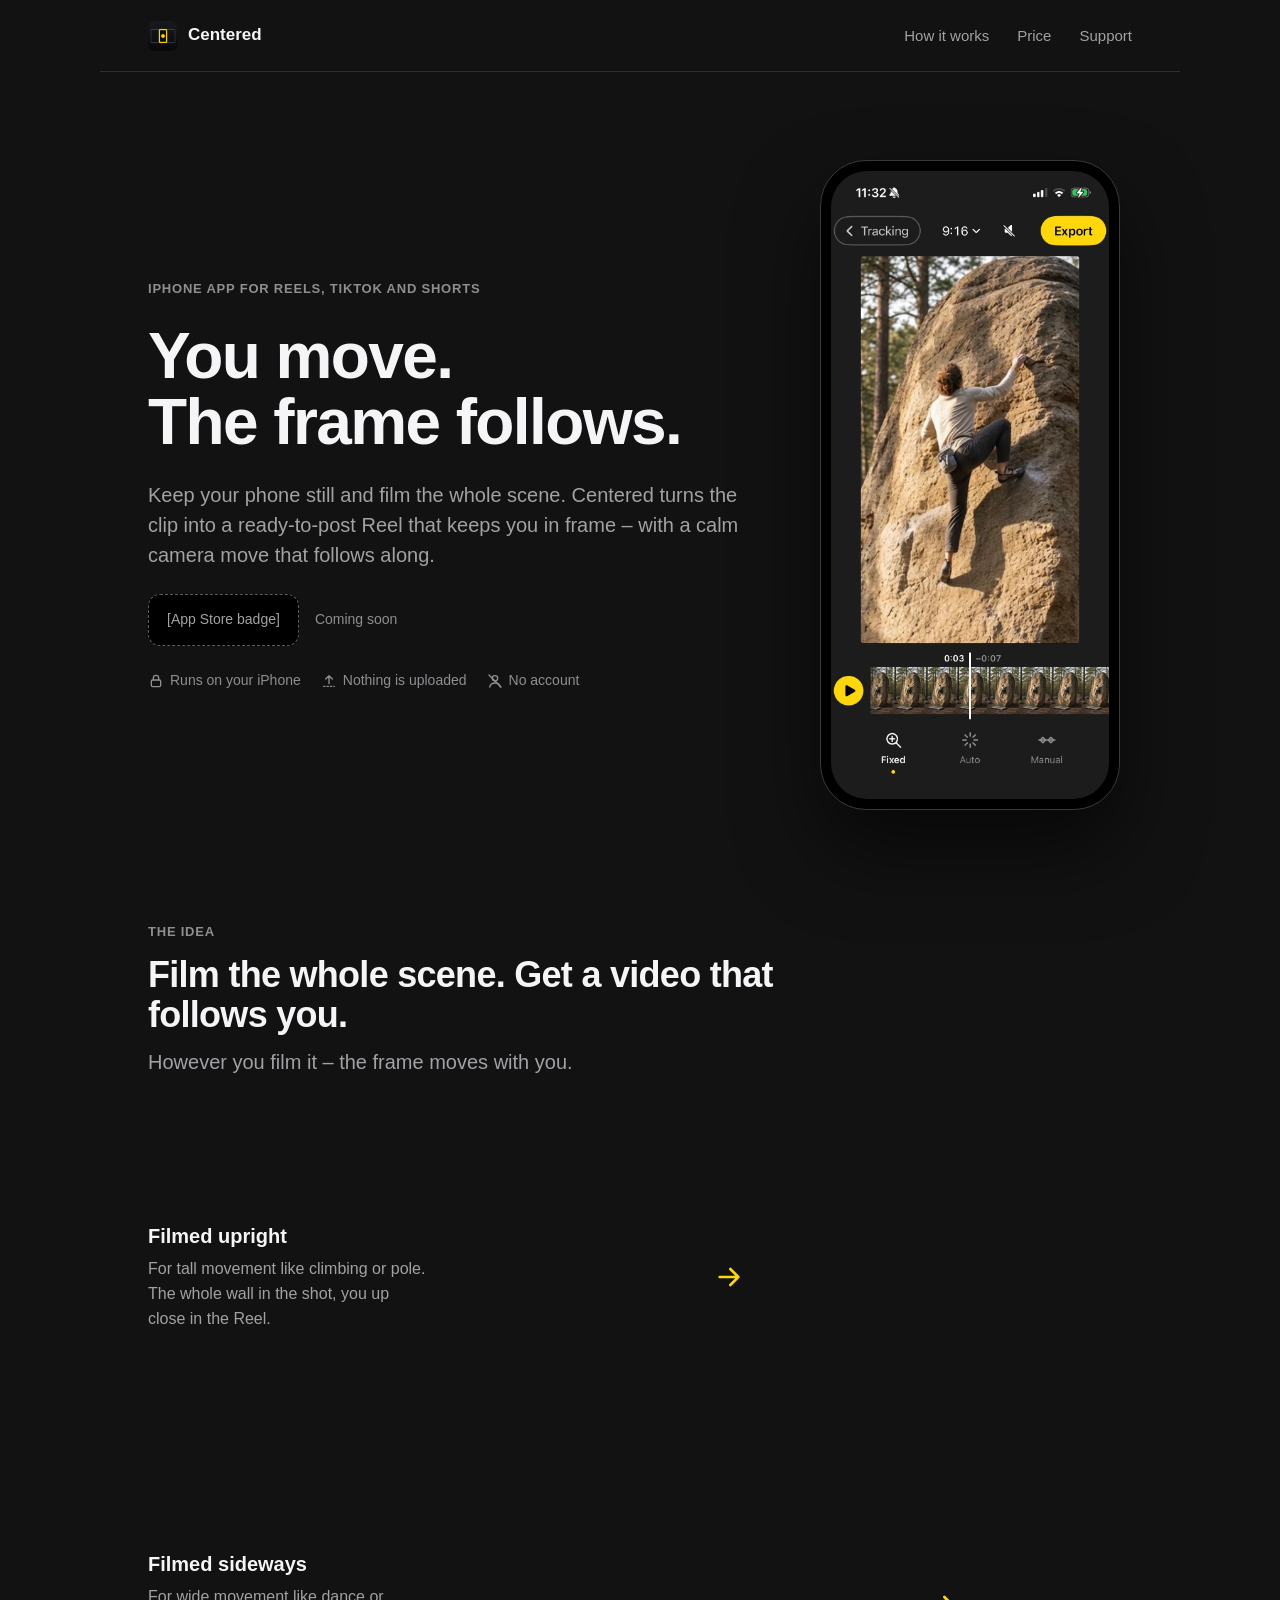
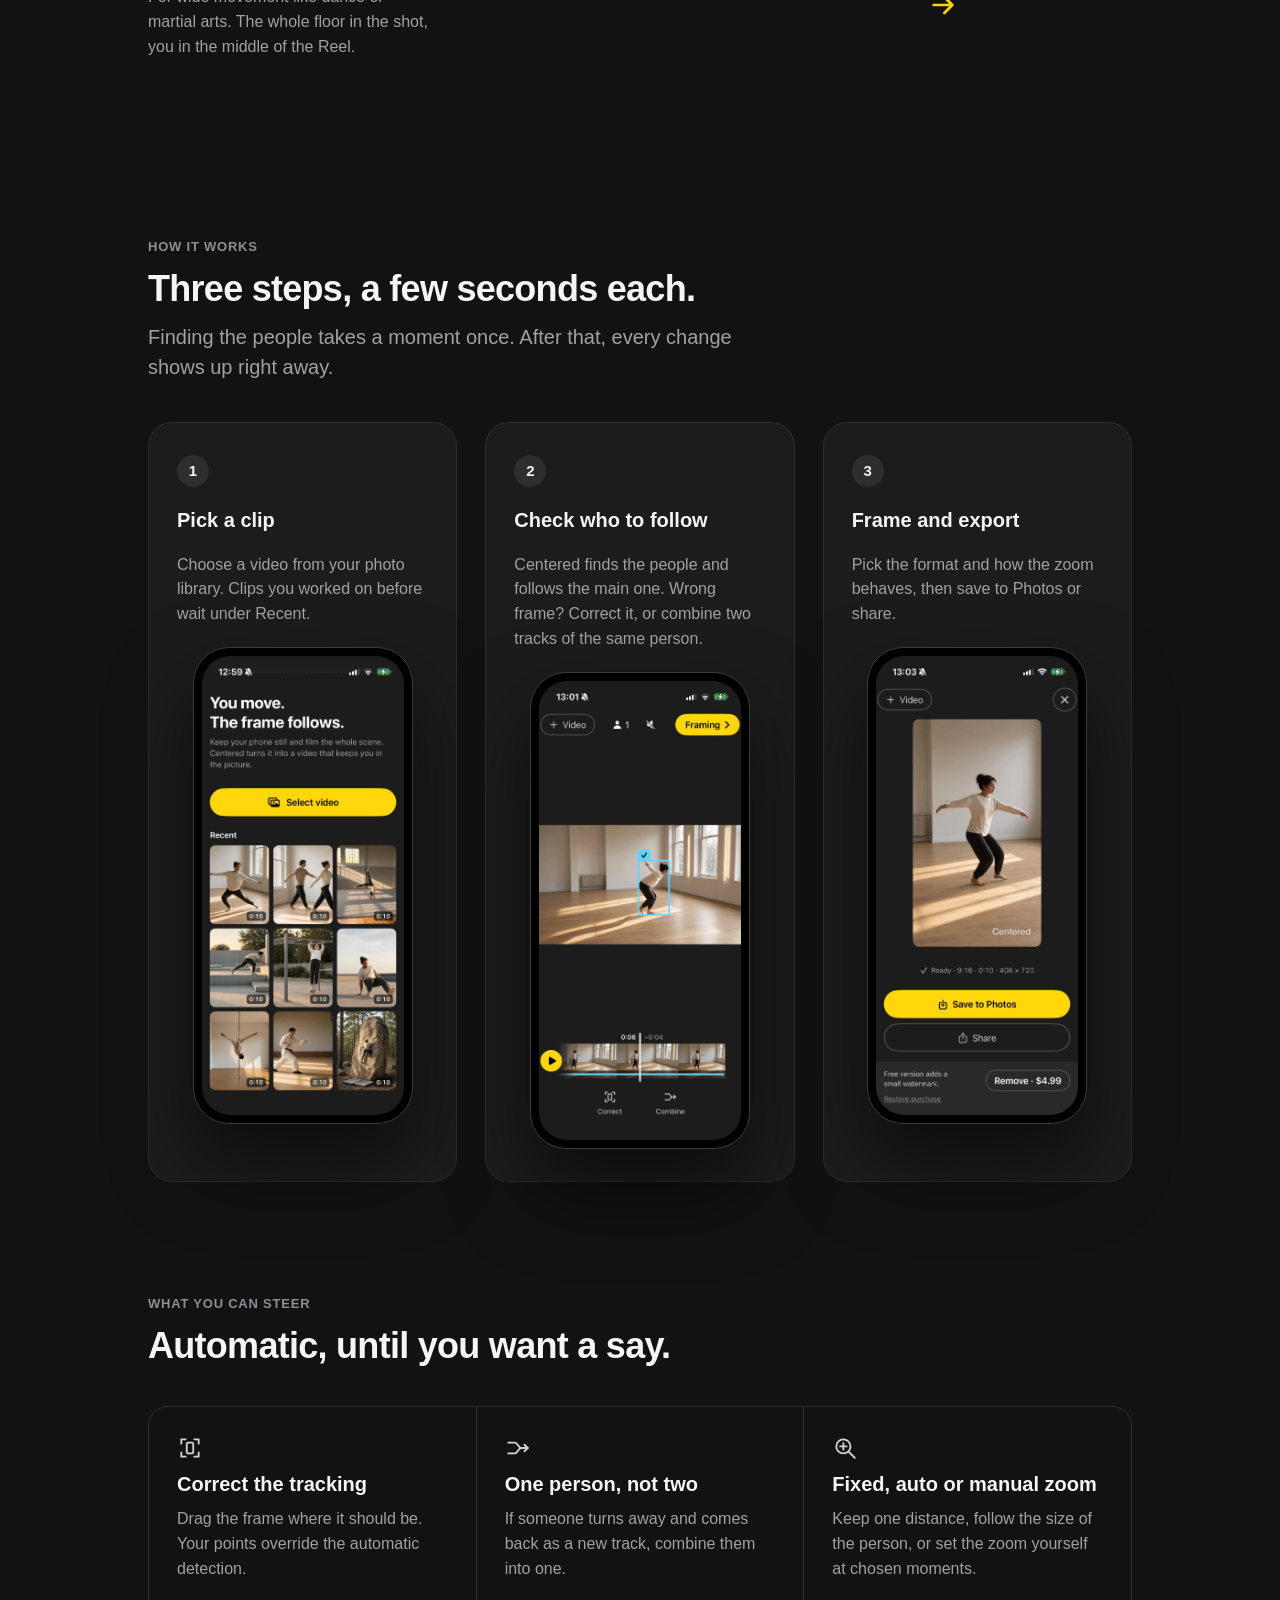
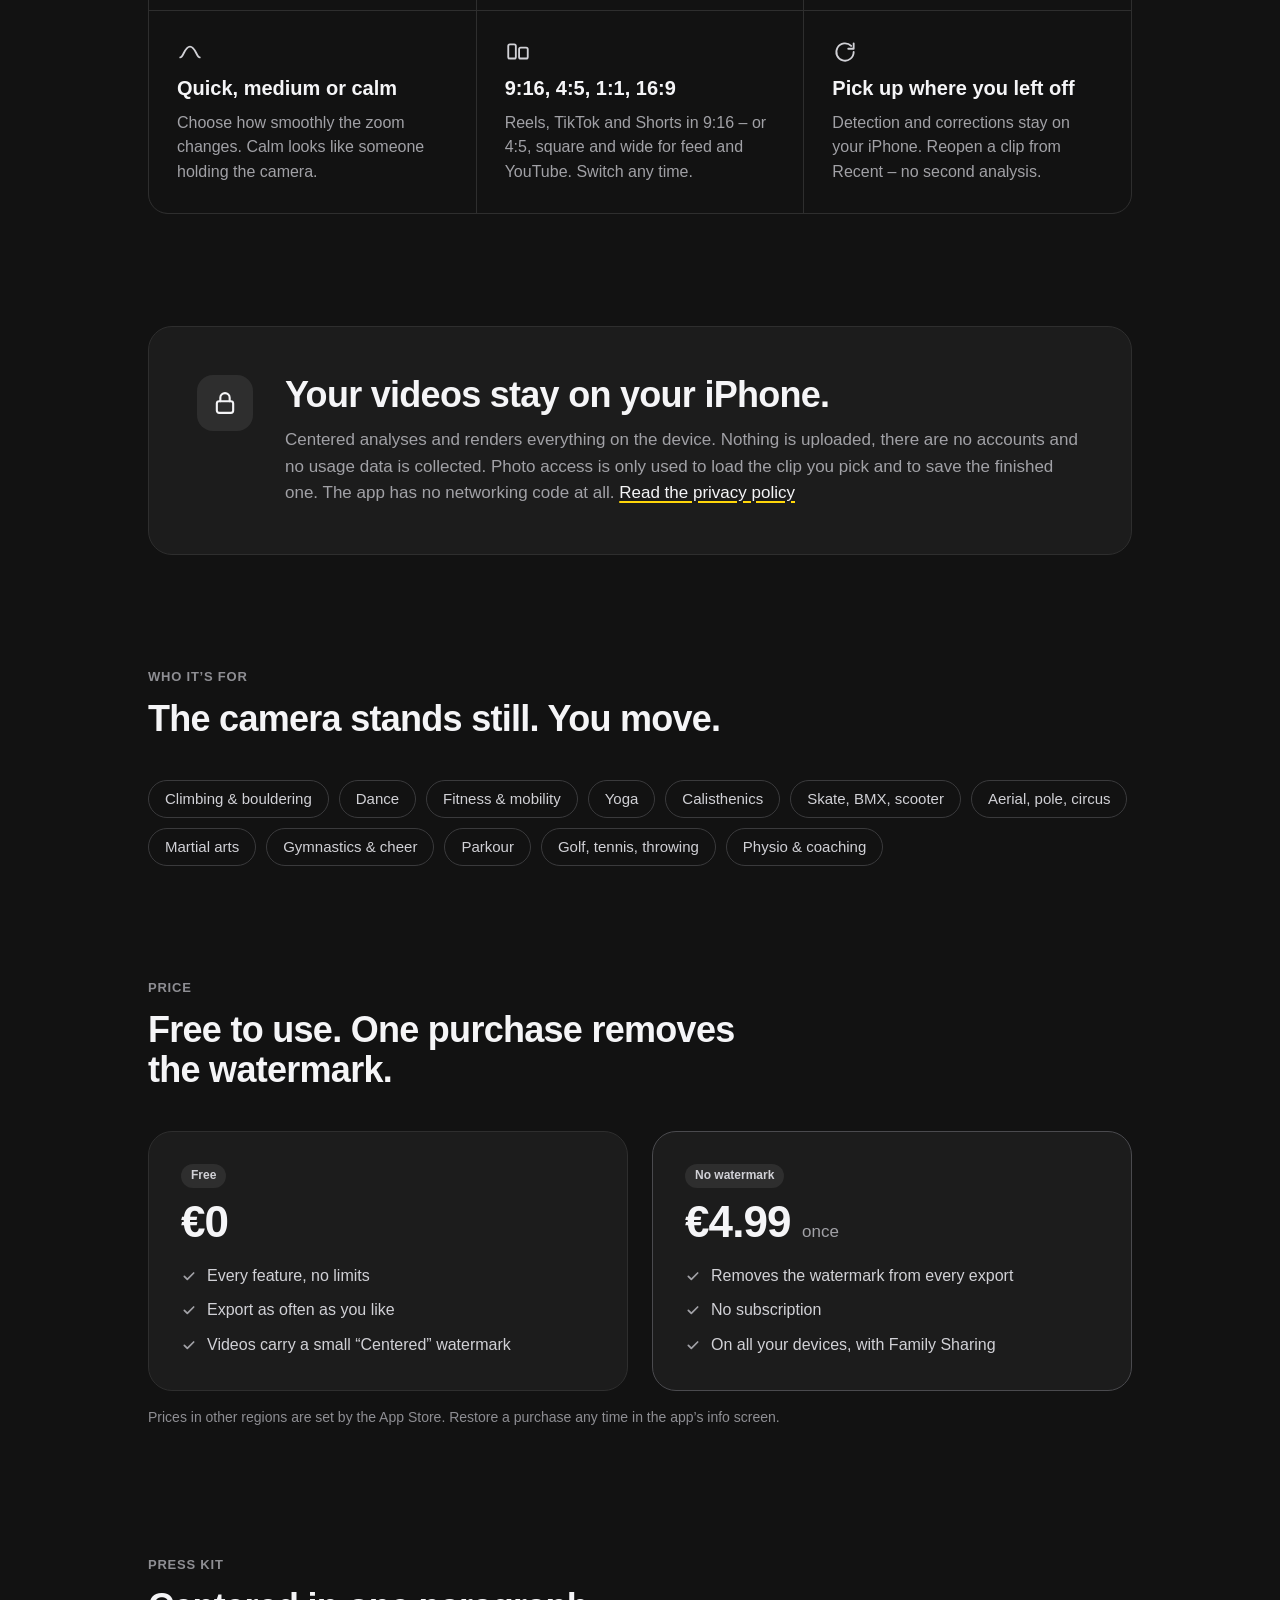
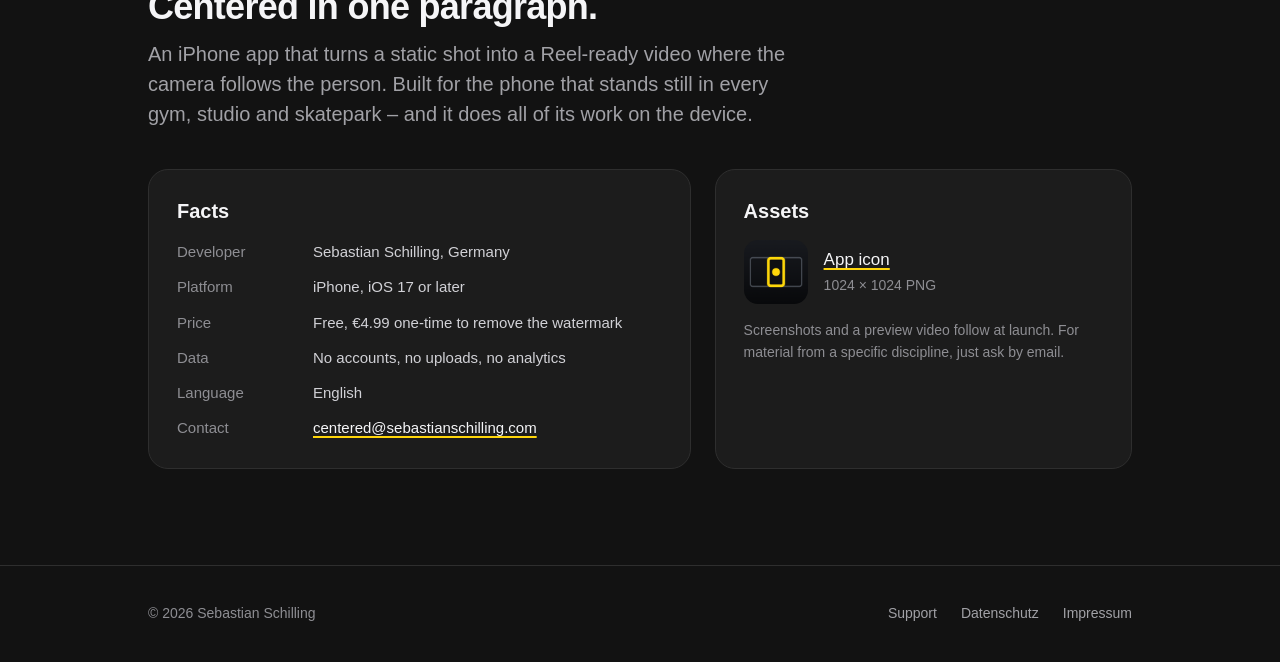
==== commit 3798a8e7: "Even more redesign" ====
--- a/index.html
+++ b/index.html
@@ -26,12 +26,12 @@
 <main>
 <section class="wrap hero">
 <div class="hero-copy">
-<span class="eyebrow">iPhone app · iOS 17 or later</span>
+<span class="eyebrow">iPhone app for Reels, TikTok and Shorts</span>
 <h1 class="h1">You move.<br>The frame follows.</h1>
-<p class="lead">Keep your phone still and film the whole scene. Centered turns the clip into a video that keeps you in frame, with a calm camera move that follows along.</p>
+<p class="lead">Keep your phone still and film the whole scene. Centered turns the clip into a ready-to-post Reel that keeps you in frame – with a calm camera move that follows along.</p>
 <div class="cta-row">
 <span class="badge-store">[App Store badge]</span>
-<span class="small">Coming soon · Free with a small watermark</span>
+<span class="small">Coming soon</span>
 </div>
 <div class="trust">
 <span><svg width="16" height="16" viewBox="0 0 24 24" fill="none" stroke="currentColor" stroke-width="2" stroke-linecap="round" stroke-linejoin="round"><rect x="5" y="10.5" width="14" height="10" rx="2"></rect><path d="M8 10.5V7.5a4 4 0 0 1 8 0v3"></path></svg>Runs on your iPhone</span>
@@ -39,7 +39,7 @@
 <span><svg width="16" height="16" viewBox="0 0 24 24" fill="none" stroke="currentColor" stroke-width="2" stroke-linecap="round"><circle cx="12" cy="8" r="4"></circle><path d="M4 21c1-4 4-6 8-6s7 2 8 6"></path><path d="M3 3l18 18"></path></svg>No account</span>
 </div>
 </div>
-<div class="phone"><img src="images/screen-framing.jpg" alt="Centered framing screen: a climber stays centered in a vertical crop"></div>
+<div class="phone"><img src="images/screen-framing.jpg" alt="Centered framing screen: a climber on a sandstone boulder, shown in a 9:16 crop that follows her"></div>
 </section>
 
 <section class="wrap sec" aria-labelledby="idea">
@@ -52,23 +52,23 @@
 <div class="ba-row">
 <div class="ba-text">
 <h3 class="h3">Filmed upright</h3>
-<p>For tall movement like climbing or pole. The whole wall in the shot, you up close in the result.</p>
+<p>For tall movement like climbing or pole. The whole wall in the shot, you up close in the Reel.</p>
 </div>
 <div class="ba-vis up">
-<div class="ba-src ph-tall"><div class="ph"><b>[Before]</b>Upright clip</div><div class="crop zoom"></div><div class="clip" role="img" aria-label="Upright clip of a climber, the yellow frame follows the climber" style="background-image:url(videos/idea-upright-before.jpg)"><video autoplay muted loop playsinline preload="metadata" poster="videos/idea-upright-before.jpg" aria-hidden="true"><source src="videos/idea-upright-before.mp4" type="video/mp4"></video></div></div>
+<div class="ba-src ph-tall src-2x3"><div class="clip" role="img" aria-label="Upright clip of a whole sandstone boulder; the yellow frame follows the climber up the wall" style="background-image:url(videos/idea-upright-before.jpg)"><video autoplay muted loop playsinline preload="metadata" poster="videos/idea-upright-before.jpg" aria-hidden="true"><source src="videos/idea-upright-before.mp4" type="video/mp4"></video></div></div>
 <svg class="arrow" width="32" height="32" viewBox="0 0 24 24" fill="none" stroke="currentColor" stroke-width="2" stroke-linecap="round" stroke-linejoin="round"><path d="M5 12h14M13 6l6 6-6 6"></path></svg>
-<div class="ph ph-tall"><b>[After]</b>9:16<div class="clip" role="img" aria-label="Resulting 9:16 video" style="background-image:url(videos/idea-upright-after.jpg)"><video autoplay muted loop playsinline preload="metadata" poster="videos/idea-upright-after.jpg" aria-hidden="true"><source src="videos/idea-upright-after.mp4" type="video/mp4"></video></div></div>
+<div class="ba-src ph-tall"><div class="clip" role="img" aria-label="Resulting 9:16 video: close on the climber as she moves up" style="background-image:url(videos/idea-upright-after.jpg)"><video autoplay muted loop playsinline preload="metadata" poster="videos/idea-upright-after.jpg" aria-hidden="true"><source src="videos/idea-upright-after.mp4" type="video/mp4"></video></div></div>
 </div>
 </div>
 <div class="ba-row">
 <div class="ba-text">
 <h3 class="h3">Filmed sideways</h3>
-<p>For wide movement like dance or martial arts. The whole floor in the shot, you in the middle of the result.</p>
+<p>For wide movement like dance or martial arts. The whole floor in the shot, you in the middle of the Reel.</p>
 </div>
 <div class="ba-vis side">
-<div class="ba-src ph-wide"><div class="ph"><b>[Before]</b>Sideways clip</div><div class="crop"></div><div class="clip" role="img" aria-label="Sideways clip, the yellow frame follows the person" style="background-image:url(videos/idea-sideways-before.jpg)"><video autoplay muted loop playsinline preload="metadata" poster="videos/idea-sideways-before.jpg" aria-hidden="true"><source src="videos/idea-sideways-before.mp4" type="video/mp4"></video></div></div>
+<div class="ba-src ph-wide"><div class="clip" role="img" aria-label="Sideways clip of an empty dance studio; the yellow frame follows the dancer across the floor" style="background-image:url(videos/idea-sideways-before.jpg)"><video autoplay muted loop playsinline preload="metadata" poster="videos/idea-sideways-before.jpg" aria-hidden="true"><source src="videos/idea-sideways-before.mp4" type="video/mp4"></video></div></div>
 <svg class="arrow" width="32" height="32" viewBox="0 0 24 24" fill="none" stroke="currentColor" stroke-width="2" stroke-linecap="round" stroke-linejoin="round"><path d="M5 12h14M13 6l6 6-6 6"></path></svg>
-<div class="ph ph-tall"><b>[After]</b>9:16<div class="clip" role="img" aria-label="Resulting 9:16 video" style="background-image:url(videos/idea-sideways-after.jpg)"><video autoplay muted loop playsinline preload="metadata" poster="videos/idea-sideways-after.jpg" aria-hidden="true"><source src="videos/idea-sideways-after.mp4" type="video/mp4"></video></div></div>
+<div class="ba-src ph-tall"><div class="clip" role="img" aria-label="Resulting 9:16 video: the dancer stays in the middle of the frame" style="background-image:url(videos/idea-sideways-after.jpg)"><video autoplay muted loop playsinline preload="metadata" poster="videos/idea-sideways-after.jpg" aria-hidden="true"><source src="videos/idea-sideways-after.mp4" type="video/mp4"></video></div></div>
 </div>
 </div>
 </div>
@@ -85,19 +85,19 @@
 <span class="num">1</span>
 <h3 class="h3">Pick a clip</h3>
 <p>Choose a video from your photo library. Clips you worked on before wait under Recent.</p>
-<div class="phone sm"><img src="images/screen-start.jpg" alt="Start screen"></div>
+<div class="phone sm"><img src="images/screen-start.jpg" alt="Start screen: Select video, and below it recent clips of dance, gymnastics, parkour, calisthenics, breaking, pole, martial arts and climbing"></div>
 </article>
 <article class="step">
 <span class="num">2</span>
 <h3 class="h3">Check who to follow</h3>
 <p>Centered finds the people and follows the main one. Wrong frame? Correct it, or combine two tracks of the same person.</p>
-<div class="phone sm"><img src="images/screen-tracking.jpg" alt="Tracking screen"></div>
+<div class="phone sm"><img src="images/screen-tracking.jpg" alt="Tracking screen: a dancer in a sideways clip, her frame checked as the person to follow"></div>
 </article>
 <article class="step">
 <span class="num">3</span>
 <h3 class="h3">Frame and export</h3>
 <p>Pick the format and how the zoom behaves, then save to Photos or share.</p>
-<div class="phone sm"><img src="images/screen-export.jpg" alt="Export screen"></div>
+<div class="phone sm"><img src="images/screen-export.jpg" alt="Export screen: the finished 9:16 video of the dancer, ready to save to Photos"></div>
 </article>
 </div>
 </section>
@@ -112,7 +112,7 @@
 <div class="feat"><svg width="26" height="26" viewBox="0 0 24 24" fill="none" stroke="currentColor" stroke-width="1.7" stroke-linecap="round" stroke-linejoin="round"><path d="M3 7h6c3 0 3 5 6 5h6M3 17h6c3 0 3-5 6-5"></path><path d="M18 9l3 3-3 3"></path></svg><h3 class="h3">One person, not two</h3><p>If someone turns away and comes back as a new track, combine them into one.</p></div>
 <div class="feat"><svg width="26" height="26" viewBox="0 0 24 24" fill="none" stroke="currentColor" stroke-width="1.7" stroke-linecap="round" stroke-linejoin="round"><circle cx="10.5" cy="10.5" r="6.5"></circle><path d="M15.5 15.5L21 21M10.5 7.5v6M7.5 10.5h6"></path></svg><h3 class="h3">Fixed, auto or manual zoom</h3><p>Keep one distance, follow the size of the person, or set the zoom yourself at chosen moments.</p></div>
 <div class="feat"><svg width="26" height="26" viewBox="0 0 24 24" fill="none" stroke="currentColor" stroke-width="1.7" stroke-linecap="round" stroke-linejoin="round"><path d="M3 17c3 0 4-10 9-10s6 10 9 10"></path></svg><h3 class="h3">Quick, medium or calm</h3><p>Choose how smoothly the zoom changes. Calm looks like someone holding the camera.</p></div>
-<div class="feat"><svg width="26" height="26" viewBox="0 0 24 24" fill="none" stroke="currentColor" stroke-width="1.7" stroke-linejoin="round"><rect x="3" y="5" width="7" height="13" rx="1.5"></rect><rect x="13" y="8" width="8" height="10" rx="1.5"></rect></svg><h3 class="h3">9:16, 4:5, 1:1, 16:9</h3><p>Reels, feed, square or wide – switch any time and the preview follows.</p></div>
+<div class="feat"><svg width="26" height="26" viewBox="0 0 24 24" fill="none" stroke="currentColor" stroke-width="1.7" stroke-linejoin="round"><rect x="3" y="5" width="7" height="13" rx="1.5"></rect><rect x="13" y="8" width="8" height="10" rx="1.5"></rect></svg><h3 class="h3">9:16, 4:5, 1:1, 16:9</h3><p>Reels, TikTok and Shorts in 9:16 – or 4:5, square and wide for feed and YouTube. Switch any time.</p></div>
 <div class="feat"><svg width="26" height="26" viewBox="0 0 24 24" fill="none" stroke="currentColor" stroke-width="1.7" stroke-linecap="round" stroke-linejoin="round"><path d="M20 12a8 8 0 1 1-2.3-5.6"></path><path d="M20 4v5h-5"></path></svg><h3 class="h3">Pick up where you left off</h3><p>Detection and corrections stay on your iPhone. Reopen a clip from Recent – no second analysis.</p></div>
 </div>
 </section>
@@ -169,7 +169,7 @@
 <div class="sec-head">
 <span class="eyebrow">Press kit</span>
 <h2 class="h2" id="press">Centered in one paragraph.</h2>
-<p class="lead">An iPhone app that turns a static shot into a video where the camera follows the person. Built for the phone that stands still in every gym, studio and skatepark – and it does all of its work on the device.</p>
+<p class="lead">An iPhone app that turns a static shot into a Reel-ready video where the camera follows the person. Built for the phone that stands still in every gym, studio and skatepark – and it does all of its work on the device.</p>
 </div>
 <div class="press">
 <div class="box">
--- a/styles.css
+++ b/styles.css
@@ -64,12 +64,8 @@
 
 /* before / after */
 .ba{display:grid; grid-template-columns:minmax(0,1.6fr) auto minmax(0,.6fr); gap:28px; align-items:center}
-.ph{position:relative; border-radius:16px; background:var(--surface); border:1.5px dashed #4A4A4E; display:flex; flex-direction:column; align-items:center; justify-content:center; gap:6px; color:var(--text-4); font-size:14px; text-align:center; padding:16px}
-.ph b{color:var(--text-2); font-weight:600; font-size:15px}
-.ph-wide{aspect-ratio:16/9; align-items:flex-start; justify-content:flex-end; text-align:left; padding:20px; max-width:none}
-.ph-wide span{max-width:34%}
+.ph-wide{aspect-ratio:16/9}
 .ph-tall{aspect-ratio:9/16}
-.crop{position:absolute; top:-1.5px; bottom:-1.5px; left:38%; aspect-ratio:9/16; border:3px solid var(--accent); border-radius:10px; box-shadow:0 0 0 2000px rgba(0,0,0,.45); pointer-events:none}
 .ba-wide-wrap{position:relative; overflow:hidden; border-radius:16px}
 .arrow{color:var(--accent)}
 .cap{margin-top:12px; font-size:14px; color:var(--text-4); text-align:center}
@@ -80,22 +76,19 @@
 .ba-text{display:flex; flex-direction:column; gap:8px}
 .ba-text p{margin:0; color:var(--text-3); font-size:16px}
 .ba-vis{display:flex; align-items:center; gap:24px; height:320px}
-.ba-vis > .ph, .ba-src{height:100%}
+.ba-src{height:100%}
 .ba-src{position:relative; overflow:hidden; border-radius:16px; flex-shrink:0}
 .ba-src.ph-tall{aspect-ratio:9/16}
+/* Hochkant-Quellen aus Grok sind 2:3 (784 × 1168), nicht 9:16 – in einer 9:16-Box schnitte
+   `object-fit: cover` den Fels an den Seiten ab, und mit ihm den Rand des gelben Rahmens. */
+.ba-src.ph-tall.src-2x3{aspect-ratio:2/3}
 .ba-src.ph-wide{aspect-ratio:16/9}
-.ba-src .ph{position:absolute; inset:0; aspect-ratio:auto; justify-content:flex-end; align-items:flex-start; text-align:left; padding:14px}
-.ba-vis > .ph{flex-shrink:0}
-.crop.zoom{left:22%; top:14%; bottom:auto; height:60%}
 .ba-vis.side{height:240px}
 .ba-vis .arrow{flex-shrink:0}
 
-/* Clips in „The idea“ (Dateien in videos/, siehe README). Sie liegen ÜBER dem Platzhalter
-   statt ihn zu ersetzen: Fehlt eine Datei, bleibt das Video durchsichtig und der Platzhalter
-   sichtbar – die Clips lassen sich so einzeln ablegen, ohne das HTML anzufassen. Den gelben
-   Rahmen trägt der Vorher-Clip selbst (eingerendert), deshalb verdeckt er das statische .crop. */
+/* Clips in „The idea“ (Dateien in videos/, siehe README). Den gelben Rahmen trägt der
+   Vorher-Clip selbst (eingerendert) – so folgt er exakt dem Ausschnitt der App. */
 .clip{position:absolute; inset:0; z-index:1; border-radius:16px; overflow:hidden; pointer-events:none; background:center/cover no-repeat}
-.ph > .clip{inset:-1.5px}
 .clip video{width:100%; height:100%; object-fit:cover; border-radius:16px; display:block}
 /* Ohne JavaScript lässt sich autoplay nicht anhalten – also das Video ausblenden; stehen bleibt
    das Standbild, das als Hintergrund von .clip im HTML hängt. Hintergrund statt <img>: Fehlt die
@@ -177,7 +170,9 @@
 
 /* ---------- mobile ---------- */
 @container (max-width: 640px){
-  .site{--gutter:20px; font-size:16px}
+  /* Auf die KINDER von .site: .site ist selbst der Container dieser Abfrage, und ein Element
+     kann sich nicht selbst abfragen – auf .site gesetzt, griff der schmale Rand nie. */
+  .site > *{--gutter:20px; font-size:16px}
   .hdr{height:60px}
   .nav{gap:18px; font-size:15px}
   .nav .opt{display:none}
@@ -199,8 +194,6 @@
   .ba-vis{gap:10px}
   .ba-vis.up{height:240px}
   .ba-vis.side{height:104px}
-  .ba-vis.side .ph b{font-size:12px} .ba-vis.side > .ph{padding:4px}
-  .ba-vis.side .ba-src .ph span, .ba-vis.side .ba-src .ph{font-size:11px}
   .ba-vis .arrow{width:20px; height:20px}
   .steps{grid-template-columns:minmax(0,1fr); gap:16px}
   .feats{grid-template-columns:minmax(0,1fr)}
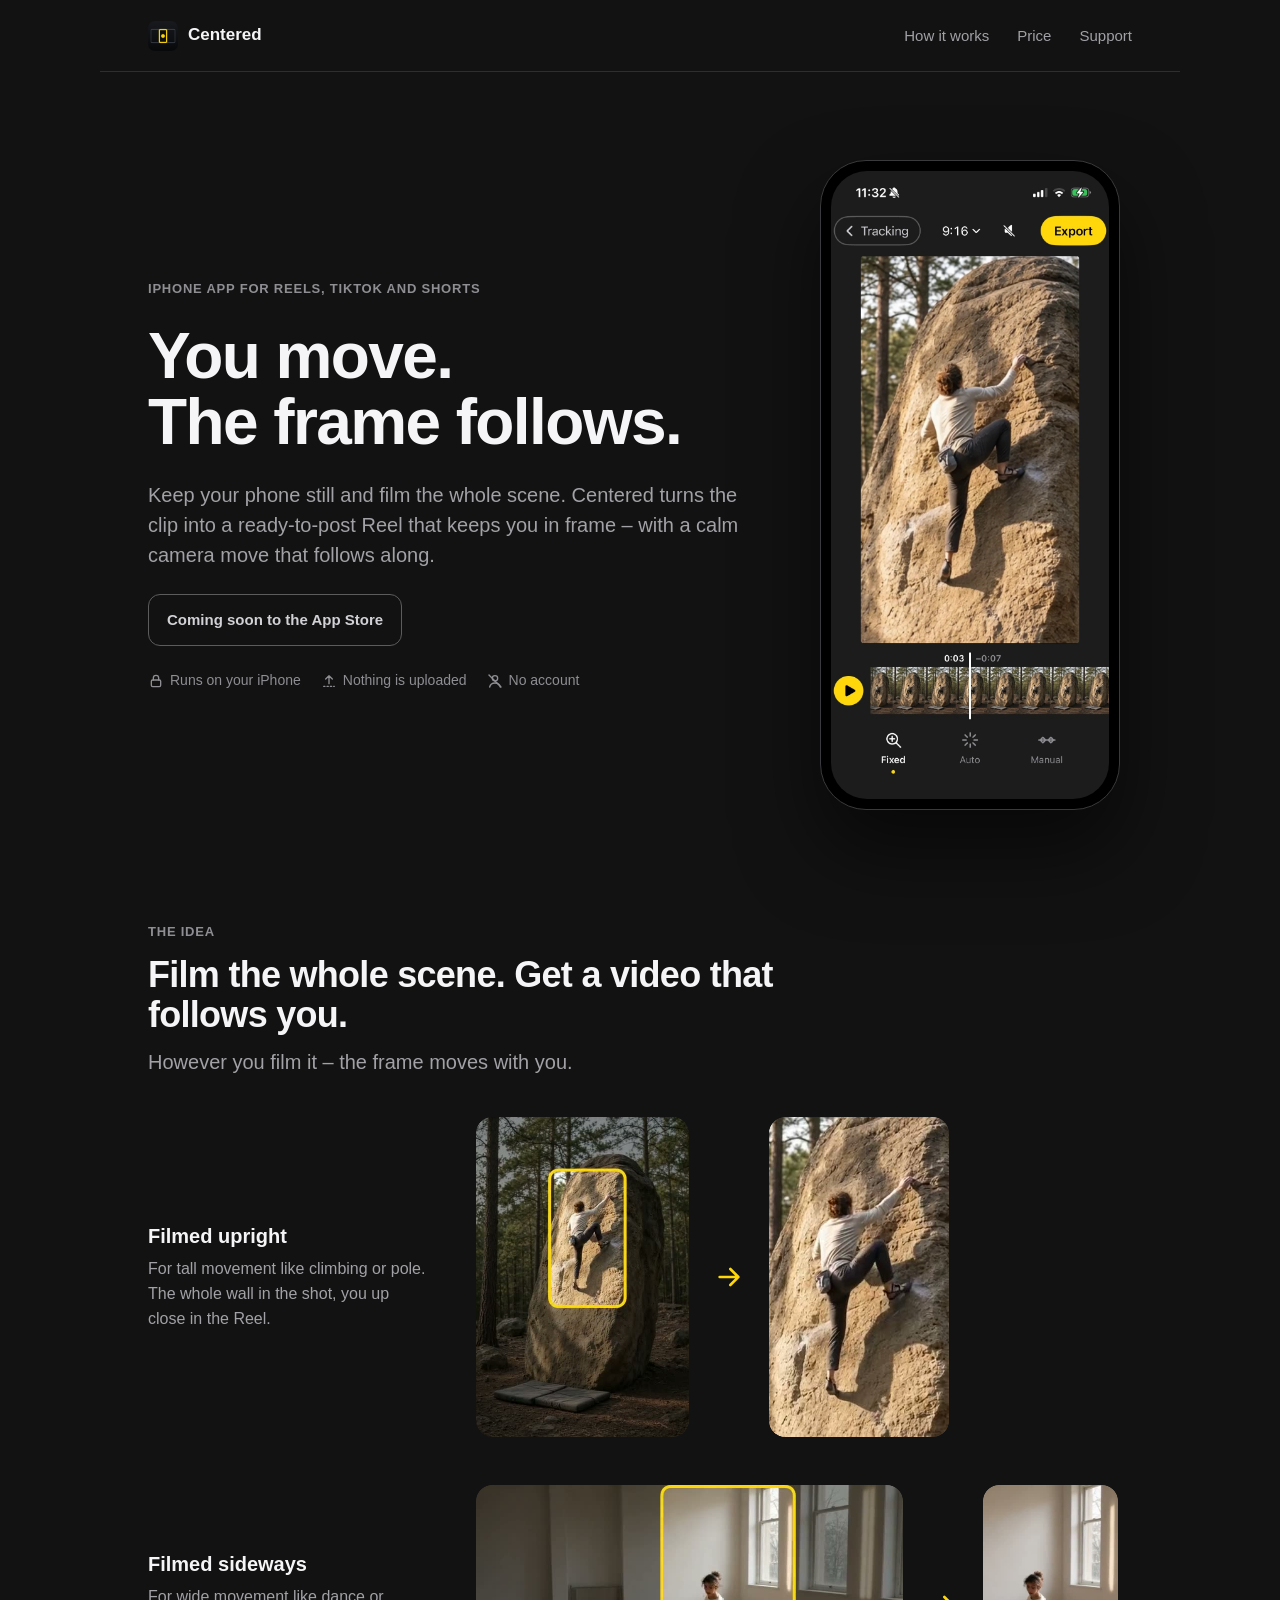
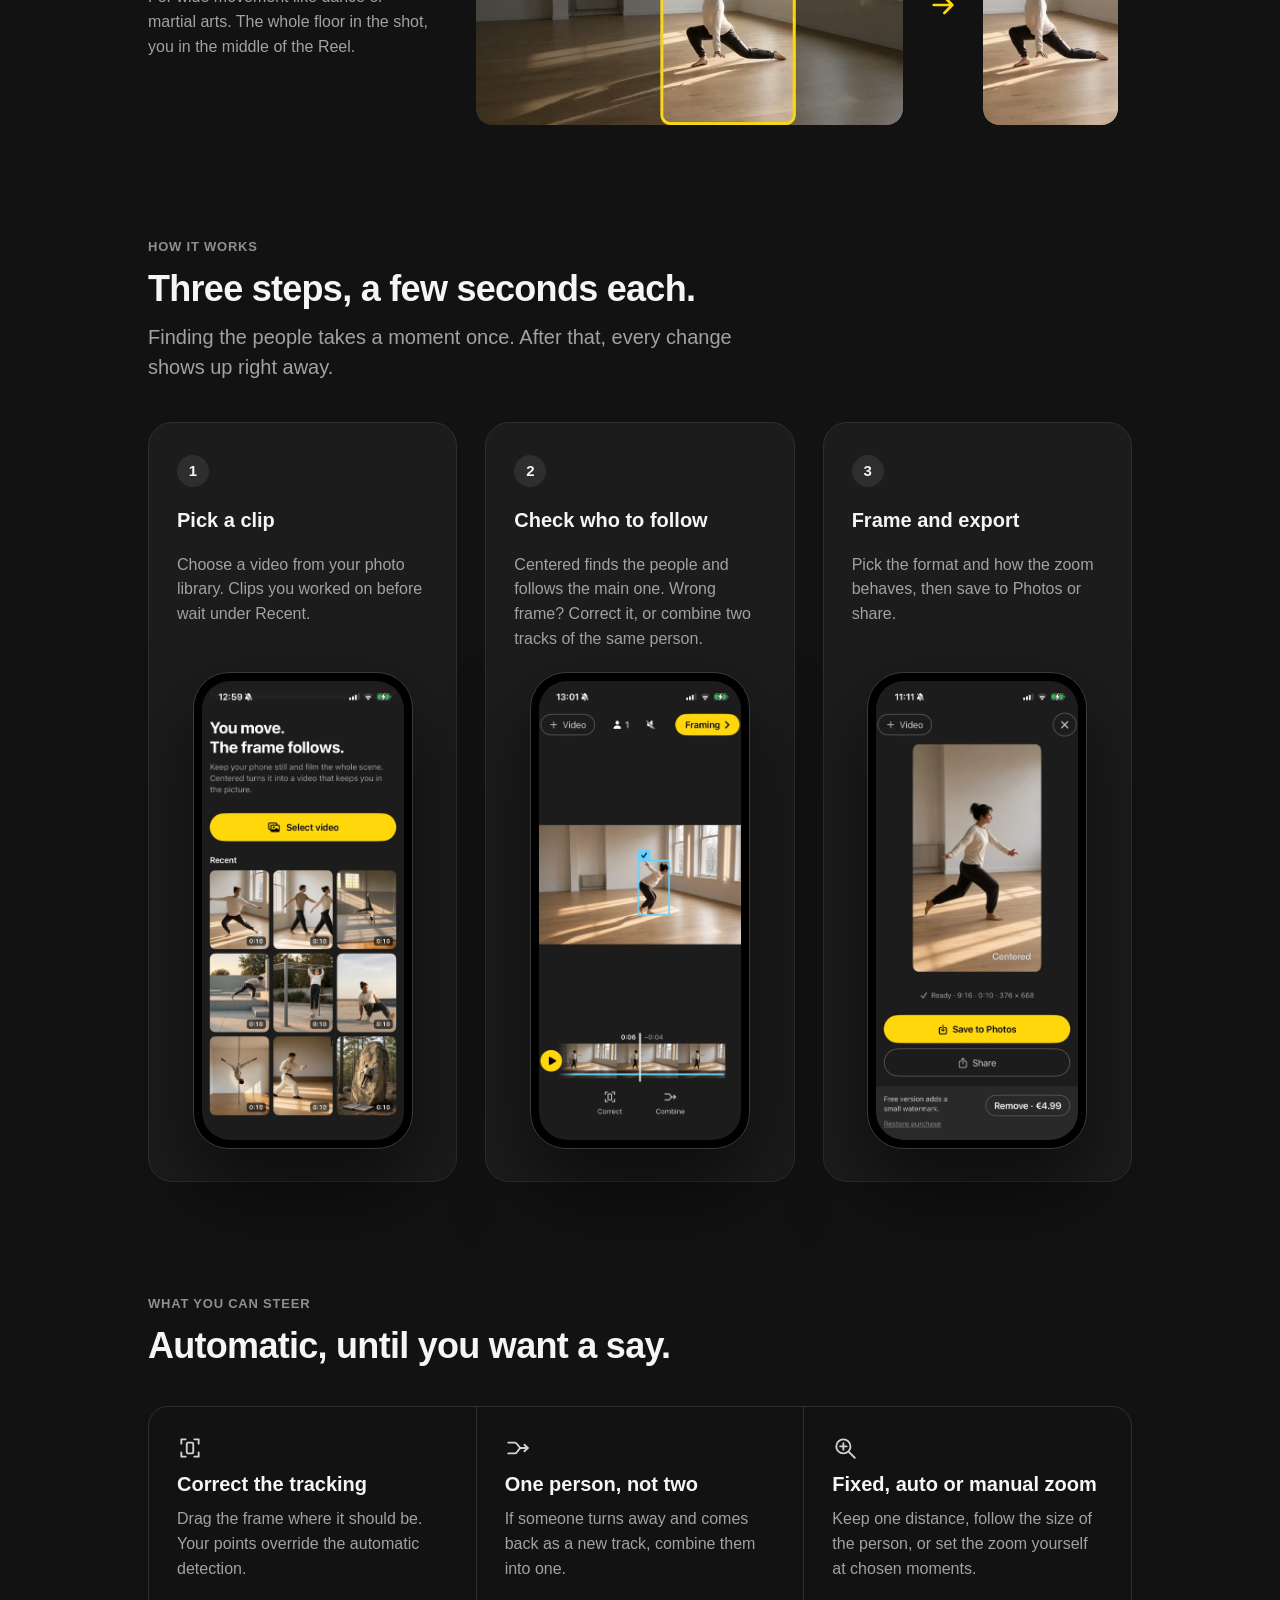
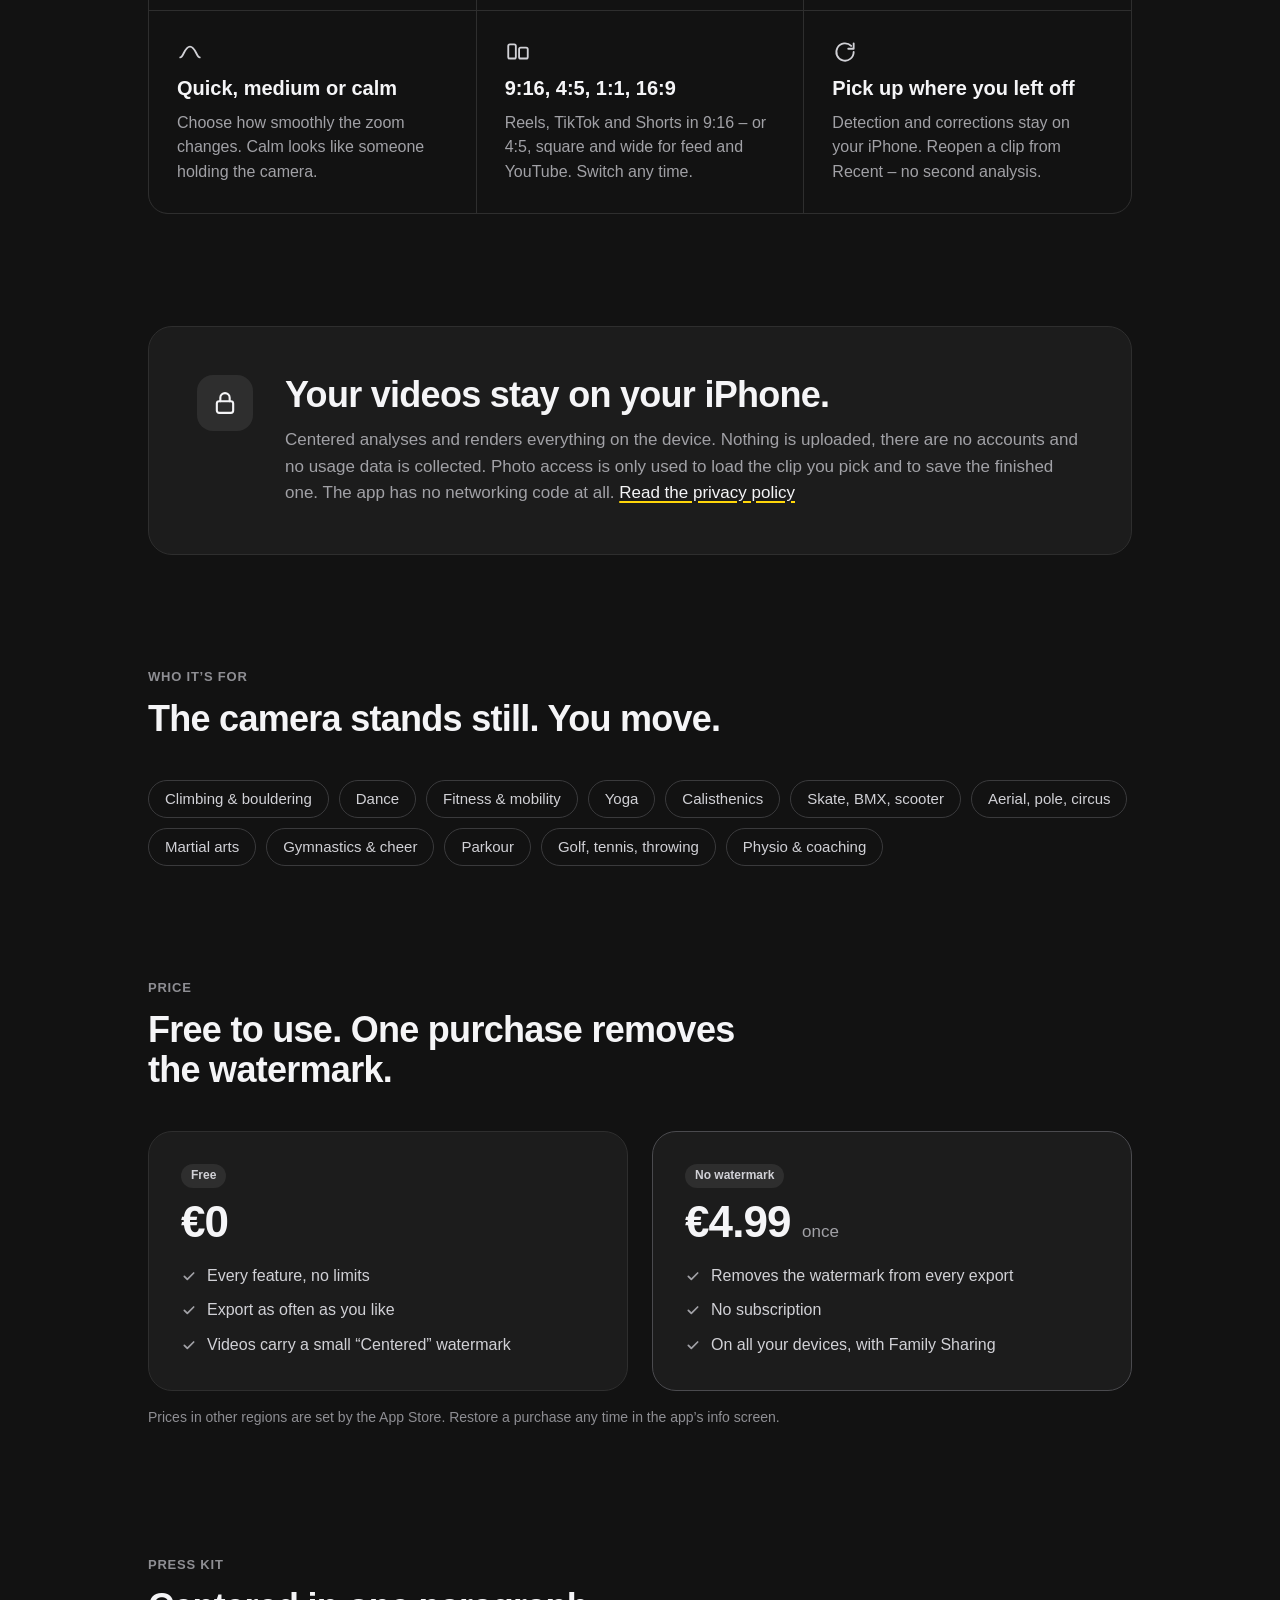
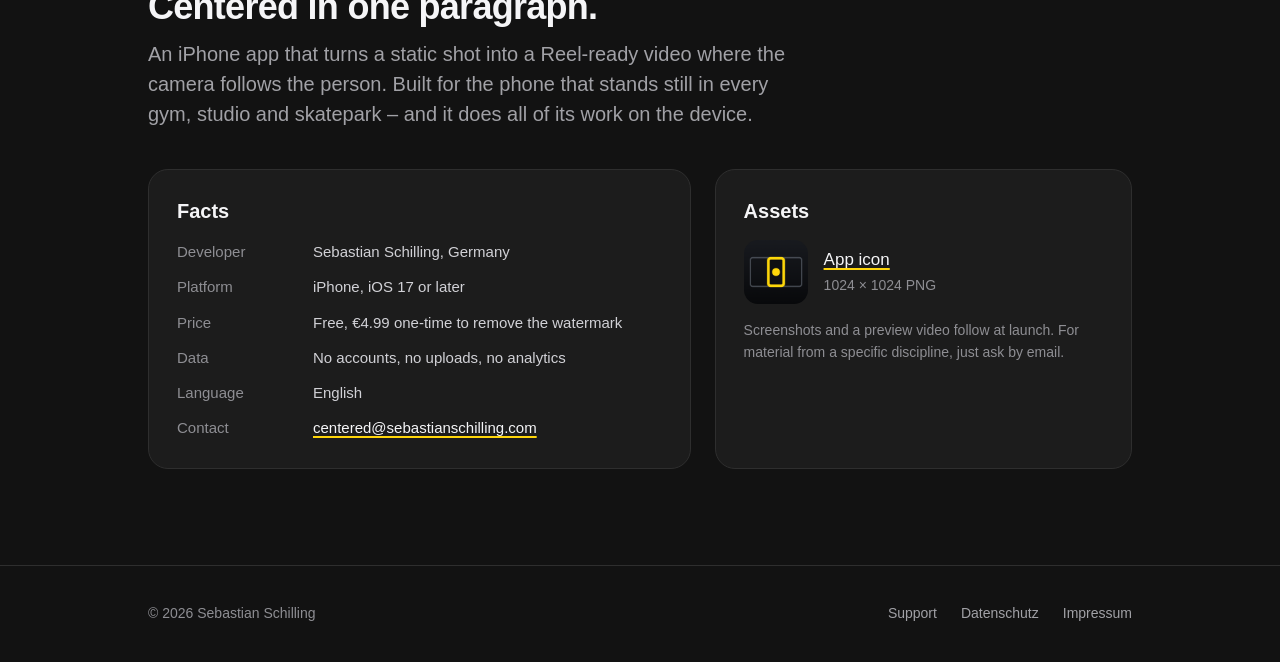
==== commit 93f0f242: "Website: Store-Name im Titel und Impressum, „Coming soon to the App Store“ statt Badge-Platzhalter C" ====
--- a/index.html
+++ b/index.html
@@ -5,7 +5,7 @@
 <meta name="viewport" content="width=device-width, initial-scale=1">
 <meta name="color-scheme" content="dark">
 <meta name="theme-color" content="#121212">
-<title>Centered – You move. The frame follows.</title>
+<title>Centered – Auto Reframe for iPhone. You move, the frame follows.</title>
 <meta name="description" content="iPhone app that turns a static video of a person into a video where the frame follows them. Runs on your iPhone, nothing is uploaded.">
 <link rel="icon" href="images/app-icon.png">
 <link rel="apple-touch-icon" href="images/app-icon.png">
@@ -30,8 +30,7 @@
 <h1 class="h1">You move.<br>The frame follows.</h1>
 <p class="lead">Keep your phone still and film the whole scene. Centered turns the clip into a ready-to-post Reel that keeps you in frame – with a calm camera move that follows along.</p>
 <div class="cta-row">
-<span class="badge-store">[App Store badge]</span>
-<span class="small">Coming soon</span>
+<span class="badge-store">Coming soon to the App Store</span>
 </div>
 <div class="trust">
 <span><svg width="16" height="16" viewBox="0 0 24 24" fill="none" stroke="currentColor" stroke-width="2" stroke-linecap="round" stroke-linejoin="round"><rect x="5" y="10.5" width="14" height="10" rx="2"></rect><path d="M8 10.5V7.5a4 4 0 0 1 8 0v3"></path></svg>Runs on your iPhone</span>
--- a/styles.css
+++ b/styles.css
@@ -47,7 +47,7 @@
 .btn{display:inline-flex; align-items:center; justify-content:center; gap:10px; height:52px; padding:0 26px; border-radius:26px; font-size:17px; font-weight:600; text-decoration:none!important}
 .btn-primary{background:var(--accent); color:#000!important}
 .btn-secondary{border:1.5px solid #5C5C5C; color:var(--text-2)!important}
-.badge-store{display:inline-flex; align-items:center; justify-content:center; height:52px; padding:0 18px; border-radius:12px; border:1.5px dashed #5C5C5C; color:var(--text-3); font-size:14px; background:#000}
+.badge-store{display:inline-flex; align-items:center; justify-content:center; height:52px; padding:0 18px; border-radius:12px; border:1.5px solid #5C5C5C; color:var(--text-2); font-size:15px; font-weight:600}
 
 /* hero */
 .hero{display:grid; grid-template-columns:minmax(0,1.3fr) minmax(0,.7fr); gap:56px; align-items:center; padding-top:88px}
@@ -100,6 +100,9 @@
 .step{background:var(--surface); border:1px solid var(--line); border-radius:24px; padding:32px 28px; display:flex; flex-direction:column; gap:20px}
 .step .num{width:32px; height:32px; border-radius:16px; background:var(--card-2); display:flex; align-items:center; justify-content:center; font-size:15px; font-weight:600; color:var(--text)}
 .step p{margin:0; color:var(--text-3); font-size:16px}
+/* Die Telefone stehen unten bündig: Die Karten sind gleich hoch (Grid), die Texte darüber
+   unterschiedlich lang – der freie Platz gehört über das Telefon, nicht darunter. */
+.step .phone{margin:auto auto 0}
 
 /* features */
 .feats{display:grid; grid-template-columns:repeat(3,minmax(0,1fr)); gap:1px; background:var(--line); border:1px solid var(--line); border-radius:20px; overflow:hidden}
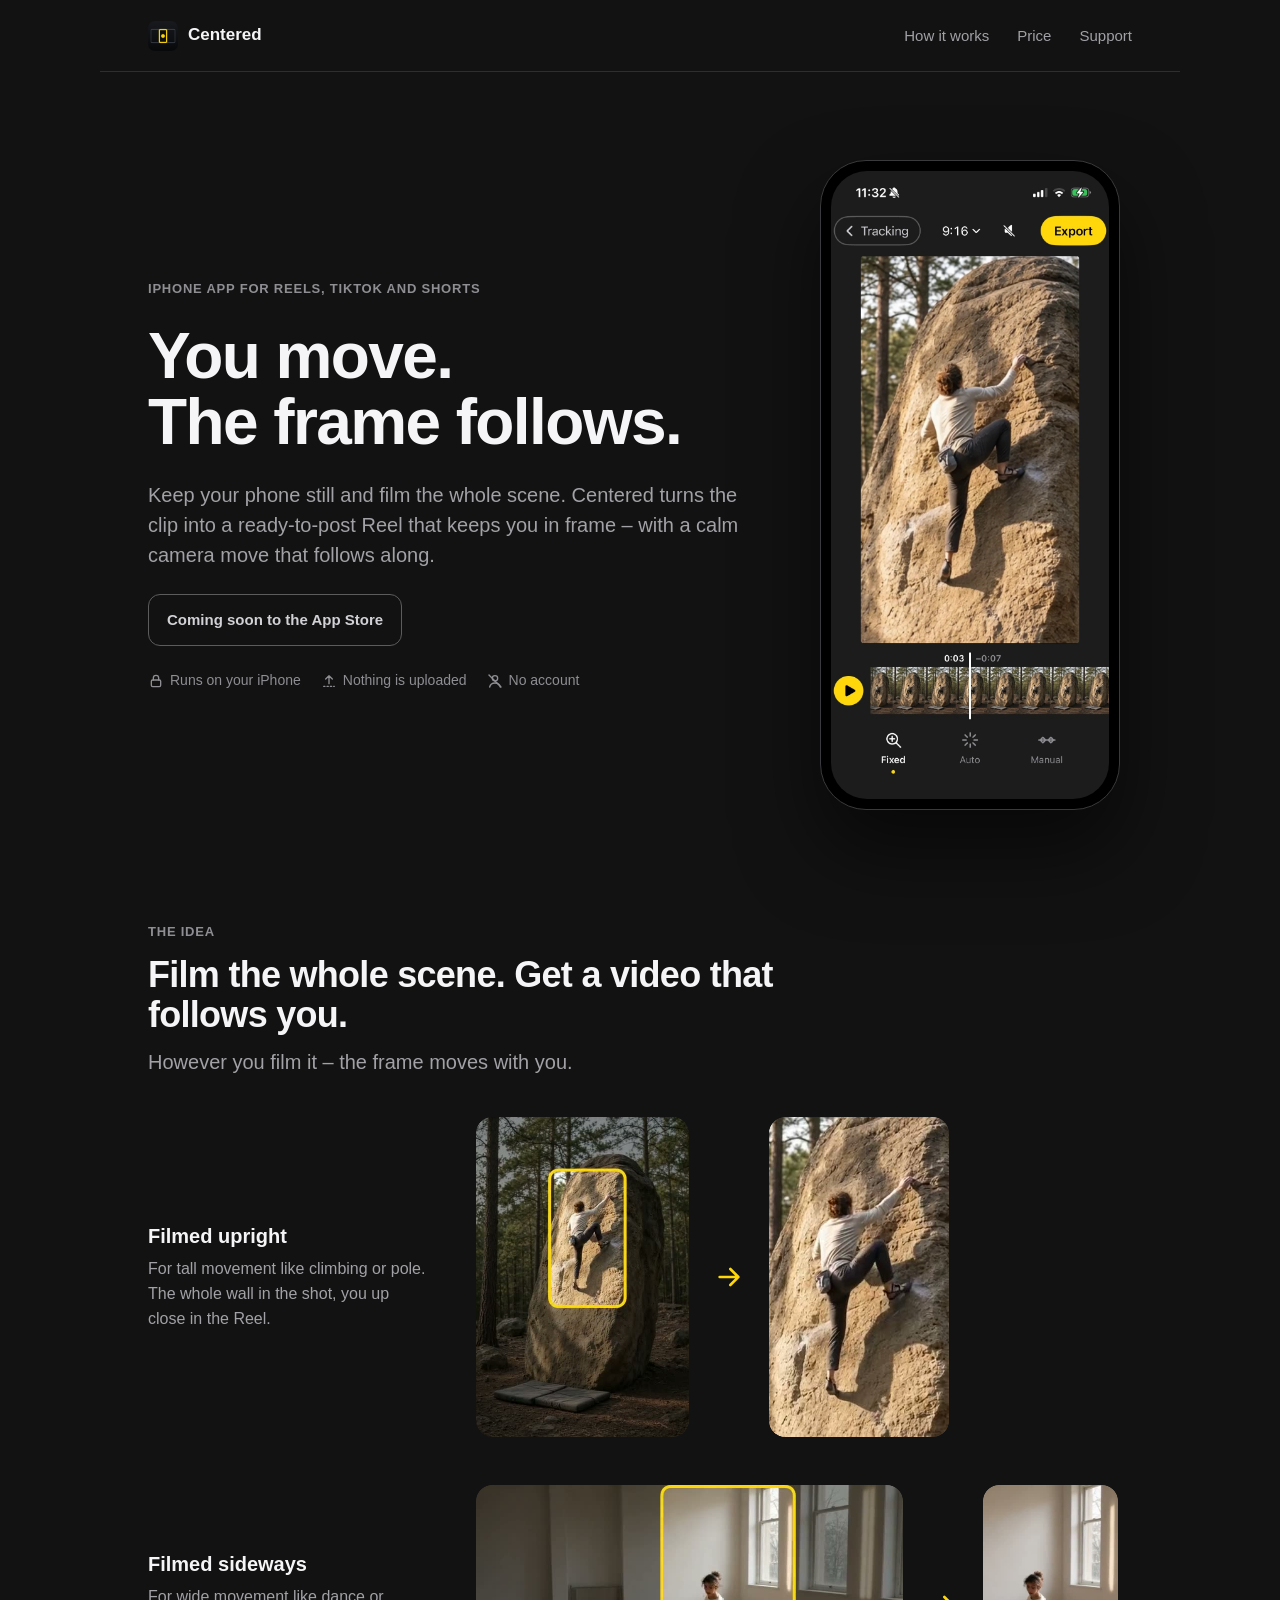
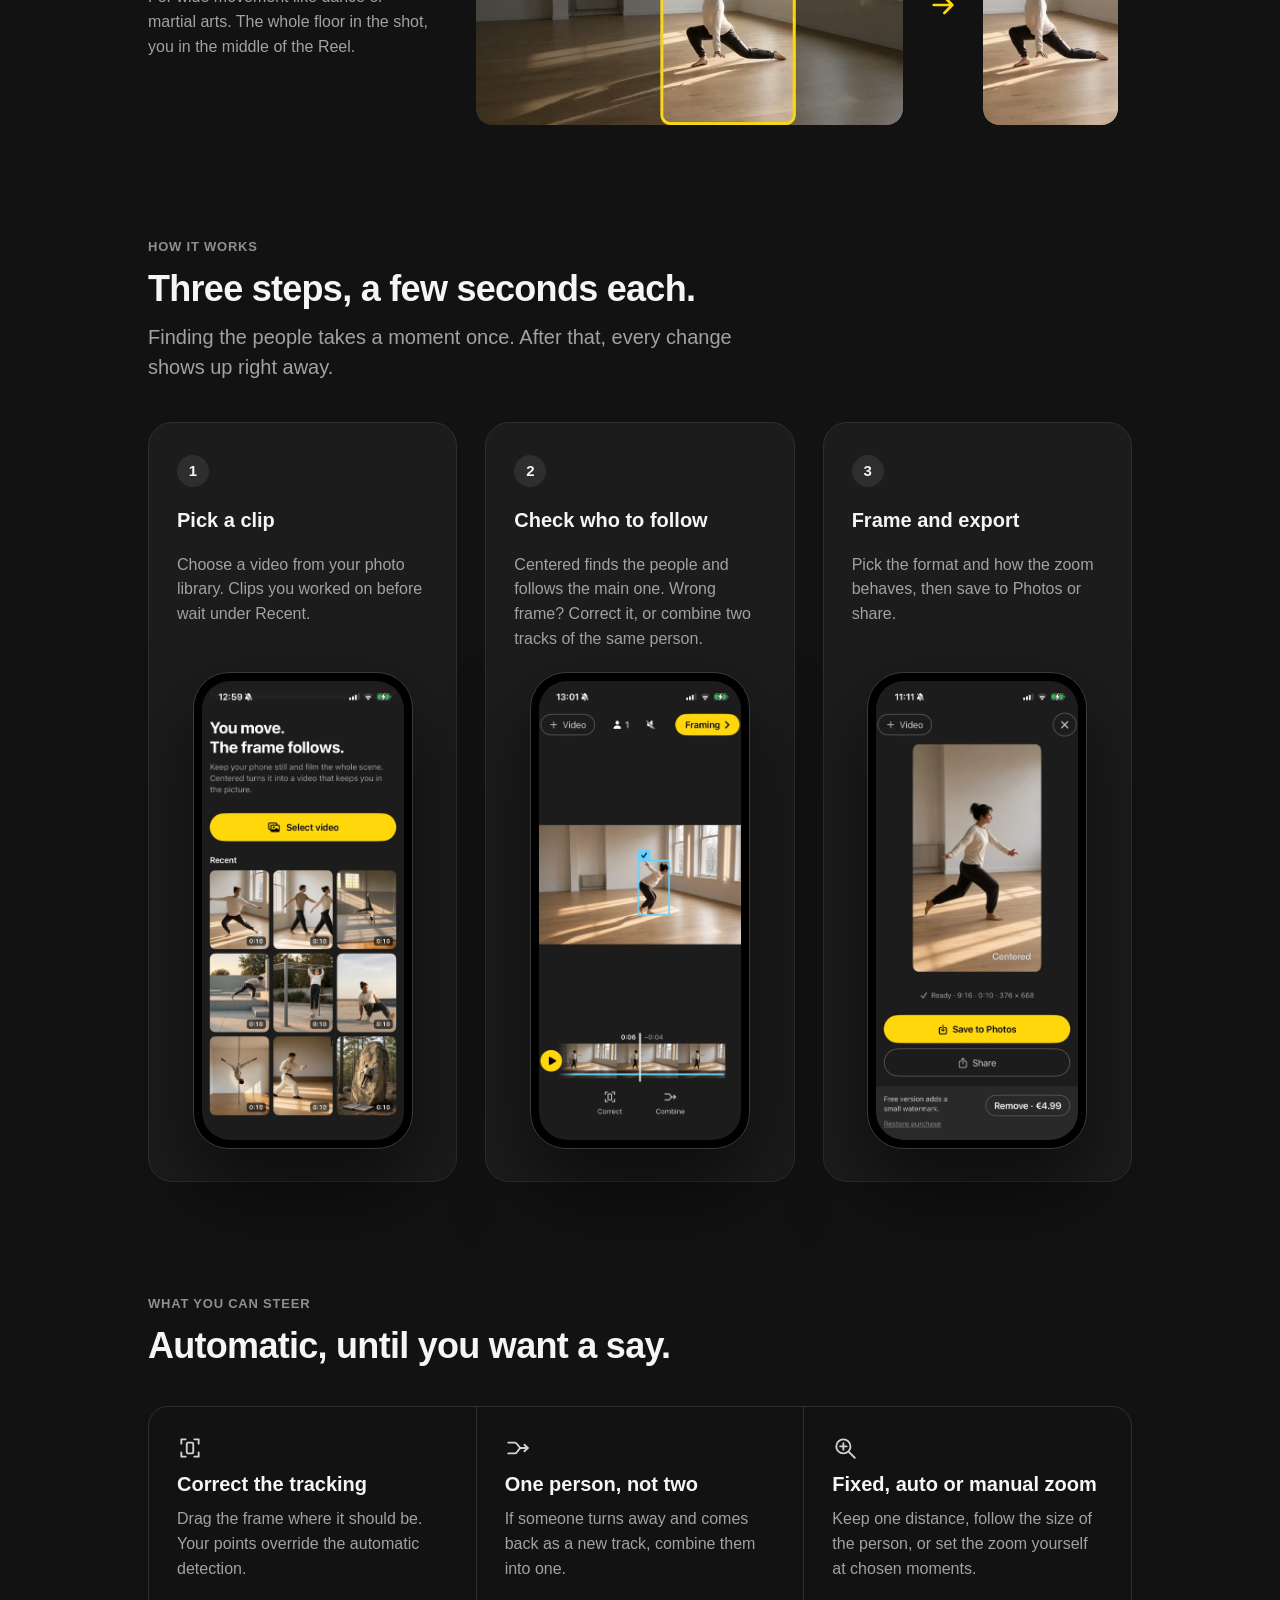
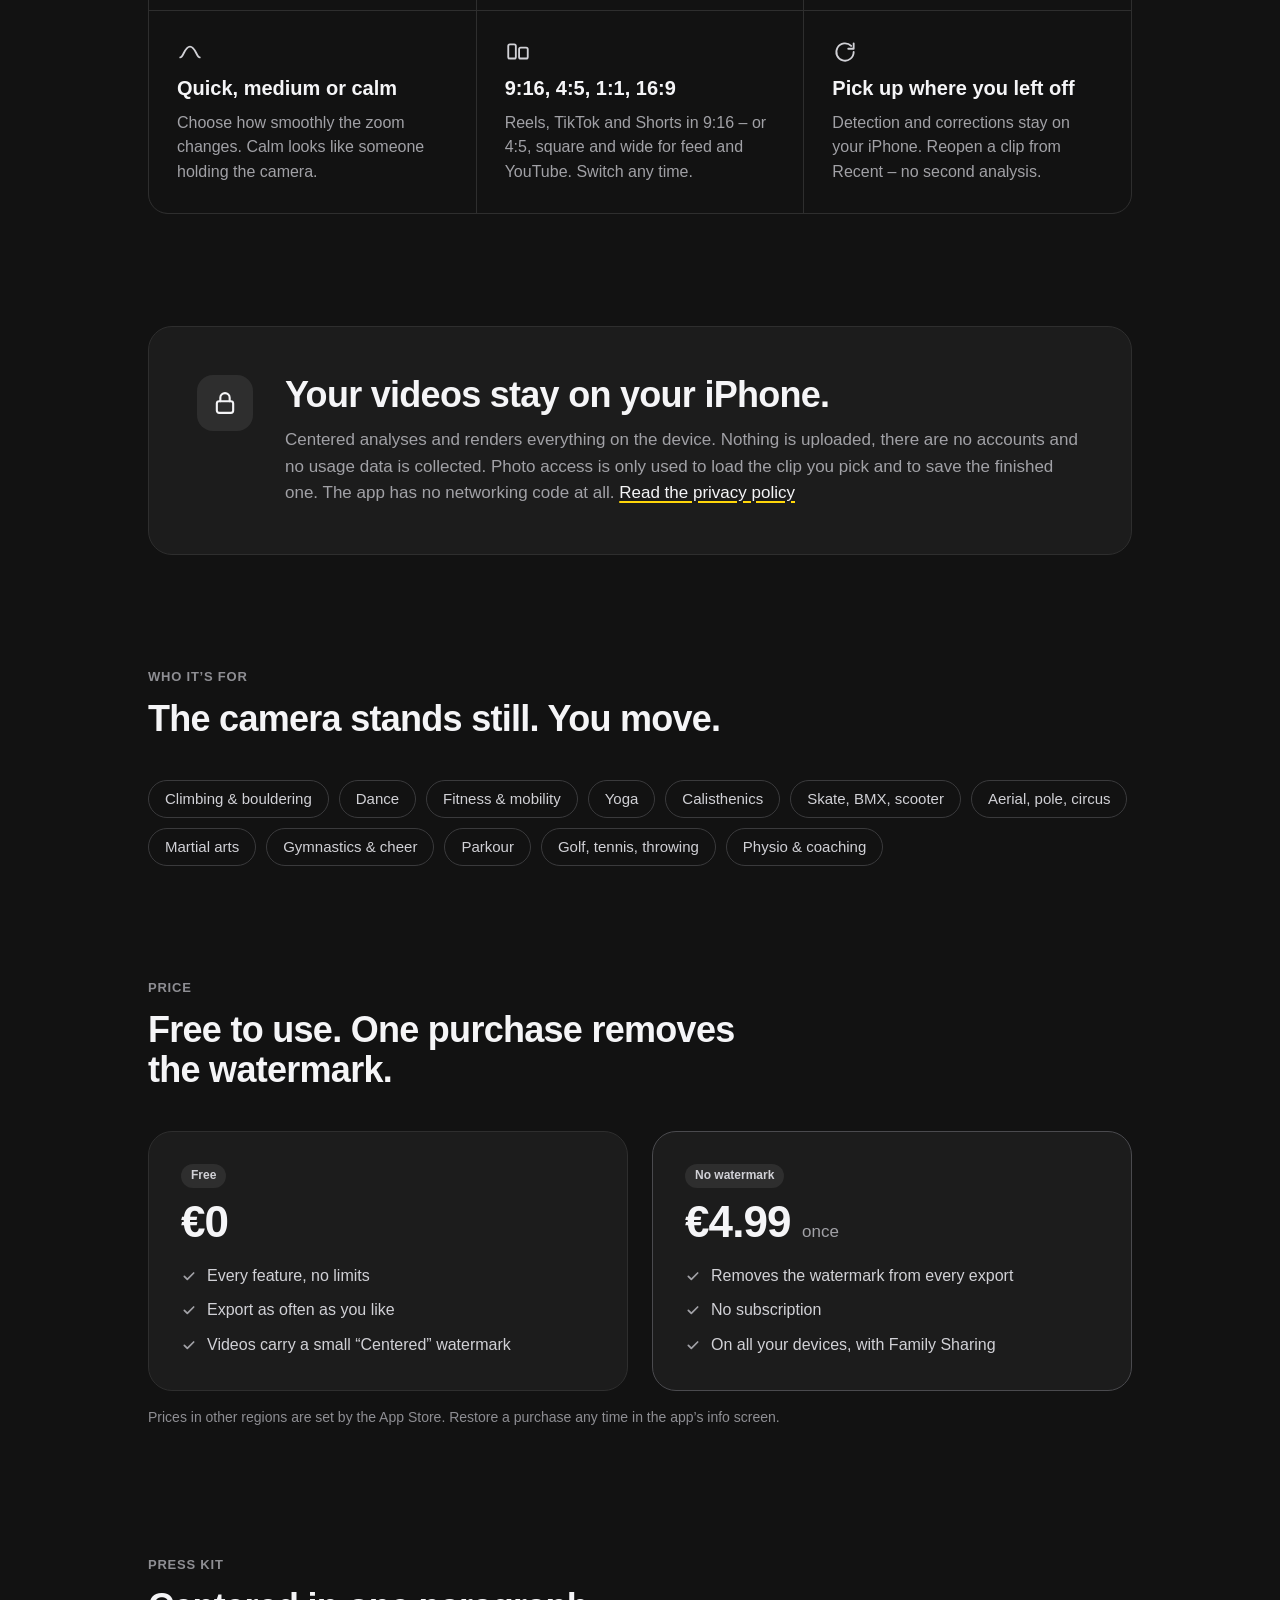
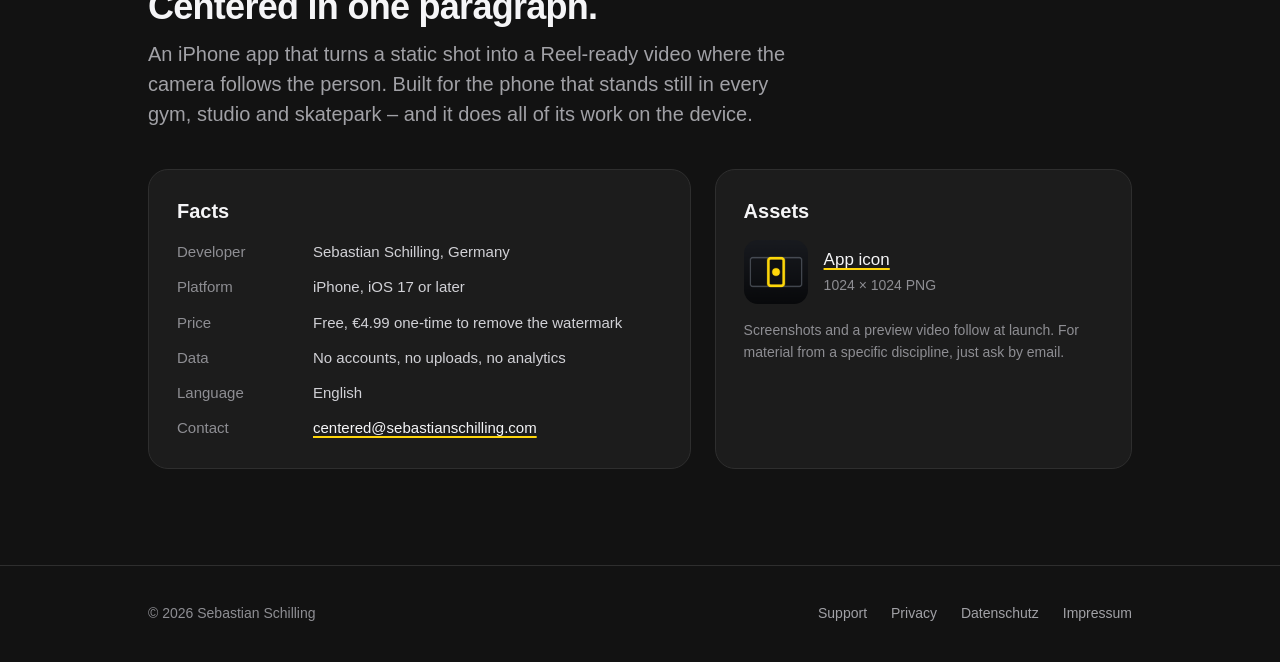
==== commit c86fb7c0: "Website: englische Datenschutzerklärung (privacy.html), gegenseitig verlinkt, Privacy im Footer Co-A" ====
--- a/index.html
+++ b/index.html
@@ -121,7 +121,7 @@
 <div class="ico"><svg width="28" height="28" viewBox="0 0 24 24" fill="none" stroke="currentColor" stroke-width="1.8" stroke-linecap="round" stroke-linejoin="round"><rect x="5" y="10.5" width="14" height="10" rx="2"></rect><path d="M8 10.5V7.5a4 4 0 0 1 8 0v3"></path></svg></div>
 <div style="display: flex; flex-direction: column; gap: 12px">
 <h2 class="h2" id="priv">Your videos stay on your iPhone.</h2>
-<p>Centered analyses and renders everything on the device. Nothing is uploaded, there are no accounts and no usage data is collected. Photo access is only used to load the clip you pick and to save the finished one. The app has no networking code at all. <a href="datenschutz.html">Read the privacy policy</a></p>
+<p>Centered analyses and renders everything on the device. Nothing is uploaded, there are no accounts and no usage data is collected. Photo access is only used to load the clip you pick and to save the finished one. The app has no networking code at all. <a href="privacy.html">Read the privacy policy</a></p>
 </div>
 </div>
 </section>
@@ -197,7 +197,7 @@
 <footer class="ftr">
 <div class="wrap">
 <span>© 2026 Sebastian Schilling</span>
-<nav aria-label="Footer"><a href="support.html">Support</a><a href="datenschutz.html">Datenschutz</a><a href="impressum.html">Impressum</a></nav>
+<nav aria-label="Footer"><a href="support.html">Support</a><a href="privacy.html">Privacy</a><a href="datenschutz.html">Datenschutz</a><a href="impressum.html">Impressum</a></nav>
 </div>
 </footer>
 
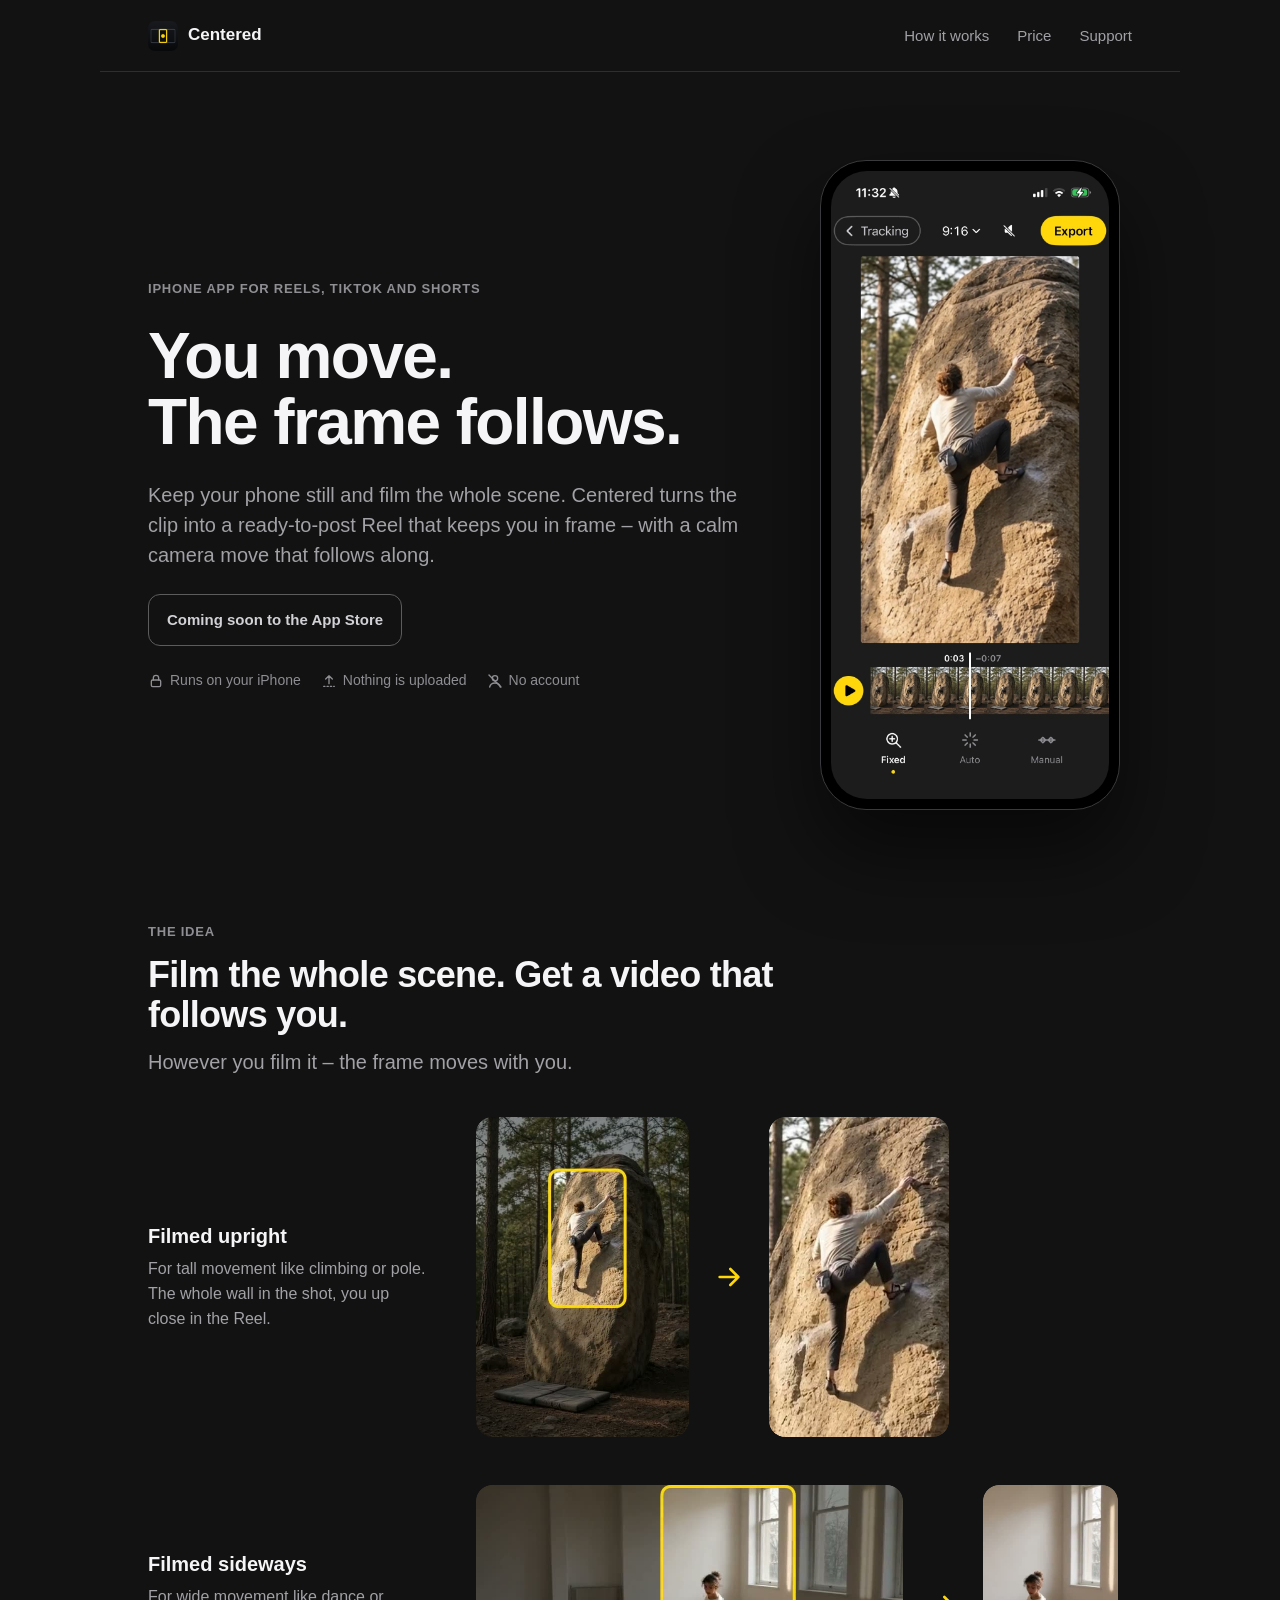
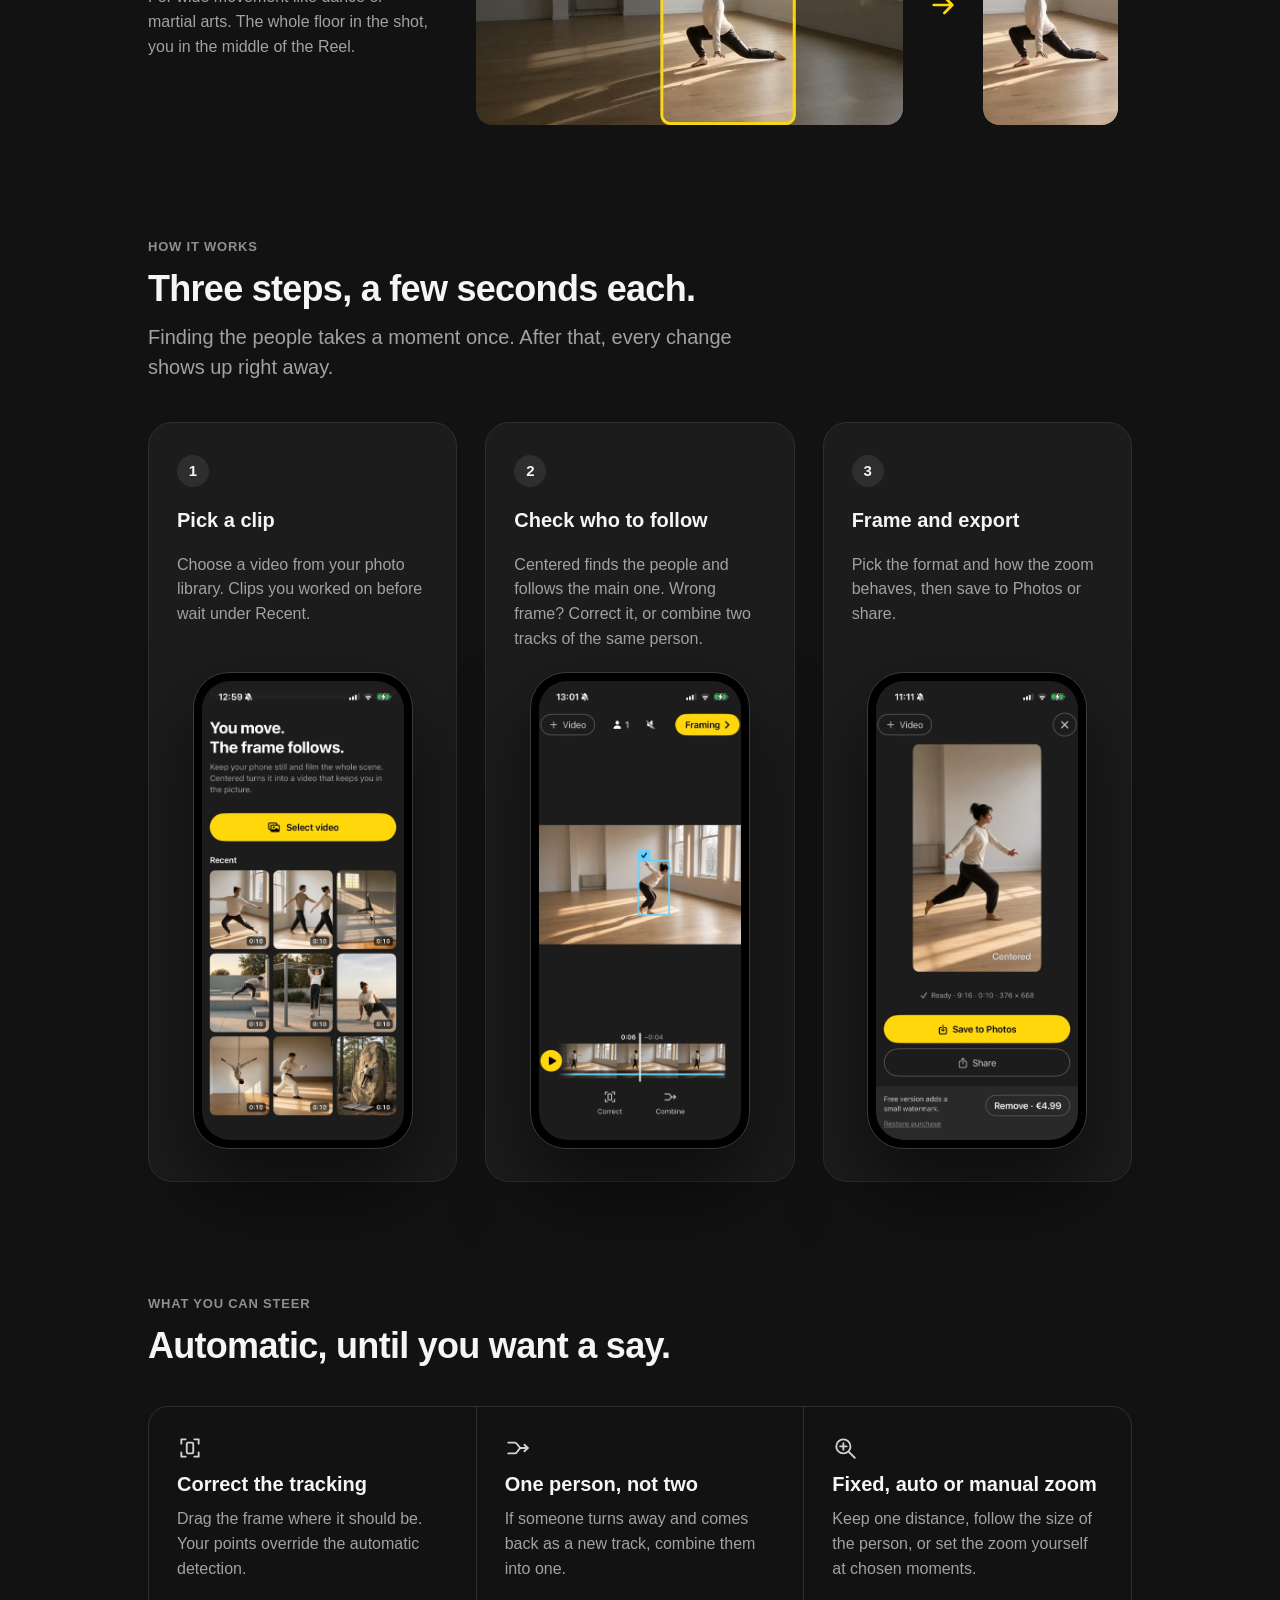
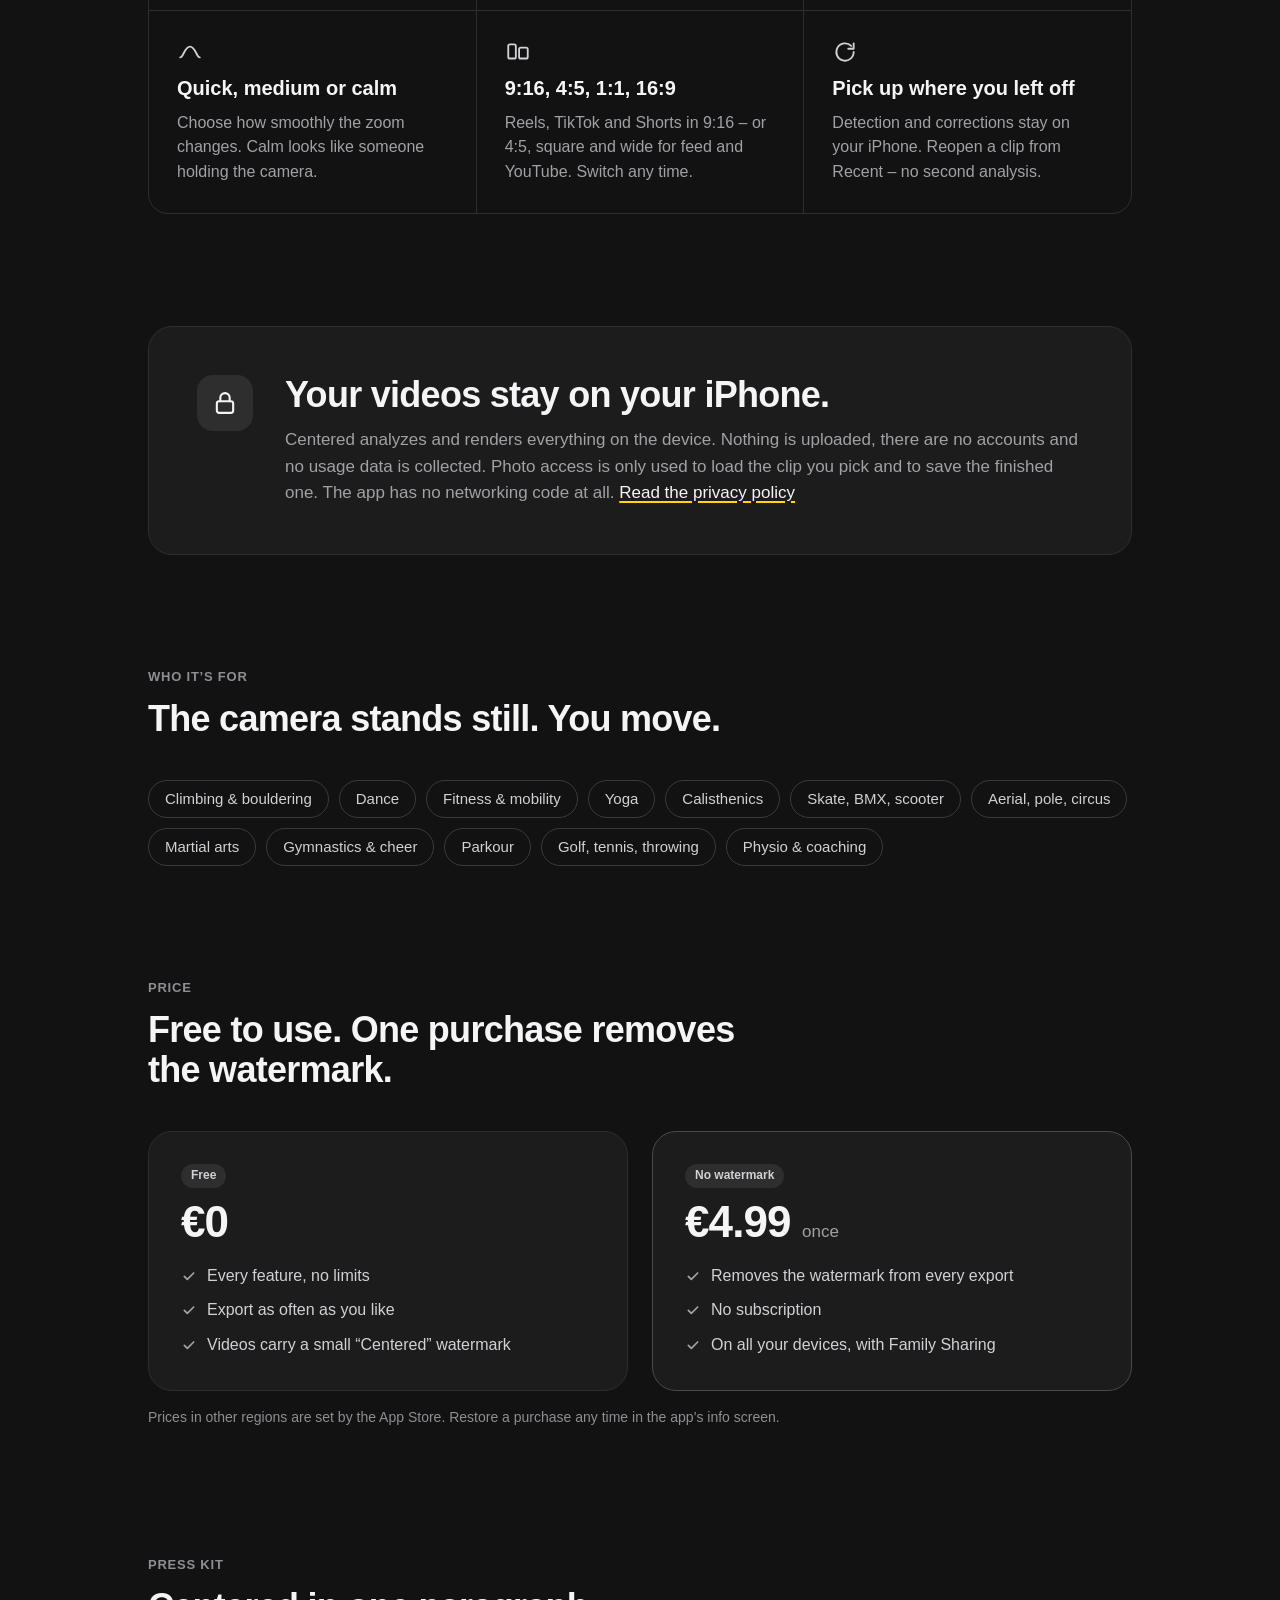
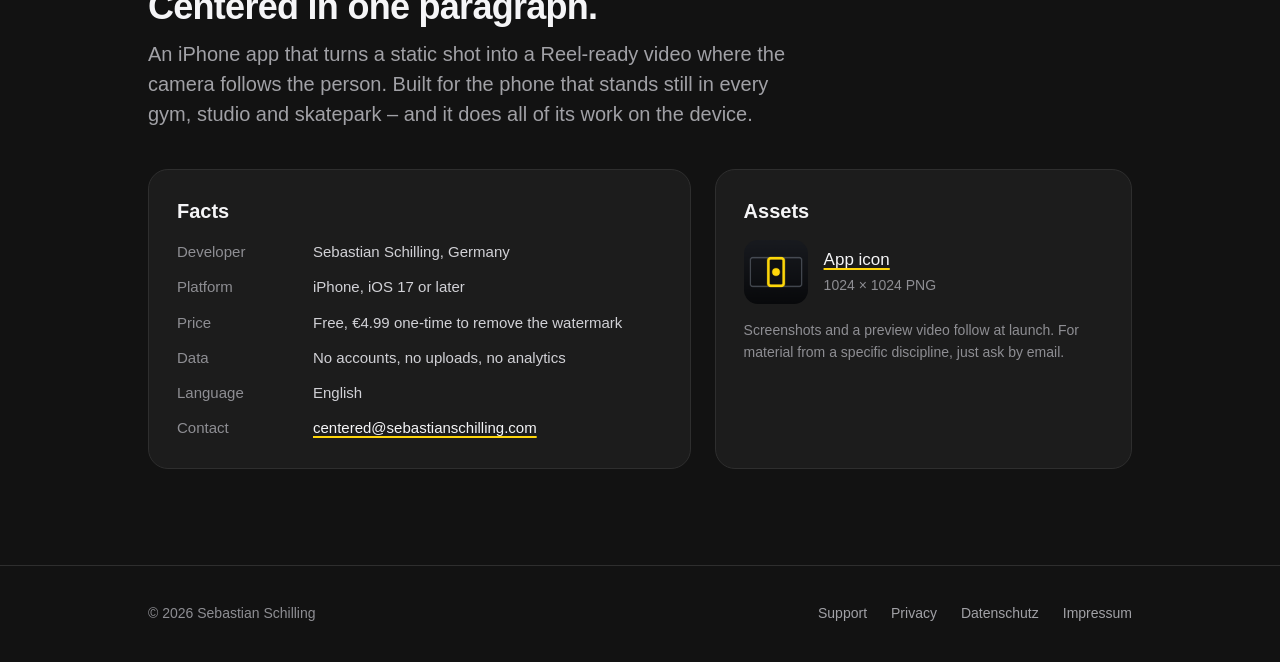
==== commit 8cb185b5: "Website: en-US-Schreibweise „analyze“ auf Startseite und in der Datenschutzerklärung „analyses/analy" ====
--- a/index.html
+++ b/index.html
@@ -121,7 +121,7 @@
 <div class="ico"><svg width="28" height="28" viewBox="0 0 24 24" fill="none" stroke="currentColor" stroke-width="1.8" stroke-linecap="round" stroke-linejoin="round"><rect x="5" y="10.5" width="14" height="10" rx="2"></rect><path d="M8 10.5V7.5a4 4 0 0 1 8 0v3"></path></svg></div>
 <div style="display: flex; flex-direction: column; gap: 12px">
 <h2 class="h2" id="priv">Your videos stay on your iPhone.</h2>
-<p>Centered analyses and renders everything on the device. Nothing is uploaded, there are no accounts and no usage data is collected. Photo access is only used to load the clip you pick and to save the finished one. The app has no networking code at all. <a href="privacy.html">Read the privacy policy</a></p>
+<p>Centered analyzes and renders everything on the device. Nothing is uploaded, there are no accounts and no usage data is collected. Photo access is only used to load the clip you pick and to save the finished one. The app has no networking code at all. <a href="privacy.html">Read the privacy policy</a></p>
 </div>
 </div>
 </section>
--- a/styles.css
+++ b/styles.css
@@ -79,7 +79,7 @@
 .ba-src{height:100%}
 .ba-src{position:relative; overflow:hidden; border-radius:16px; flex-shrink:0}
 .ba-src.ph-tall{aspect-ratio:9/16}
-/* Hochkant-Quellen aus Grok sind 2:3 (784 × 1168), nicht 9:16 – in einer 9:16-Box schnitte
+/* Manche Hochkant-Quellen sind 2:3 (784 × 1168), nicht 9:16 – in einer 9:16-Box schnitte
    `object-fit: cover` den Fels an den Seiten ab, und mit ihm den Rand des gelben Rahmens. */
 .ba-src.ph-tall.src-2x3{aspect-ratio:2/3}
 .ba-src.ph-wide{aspect-ratio:16/9}
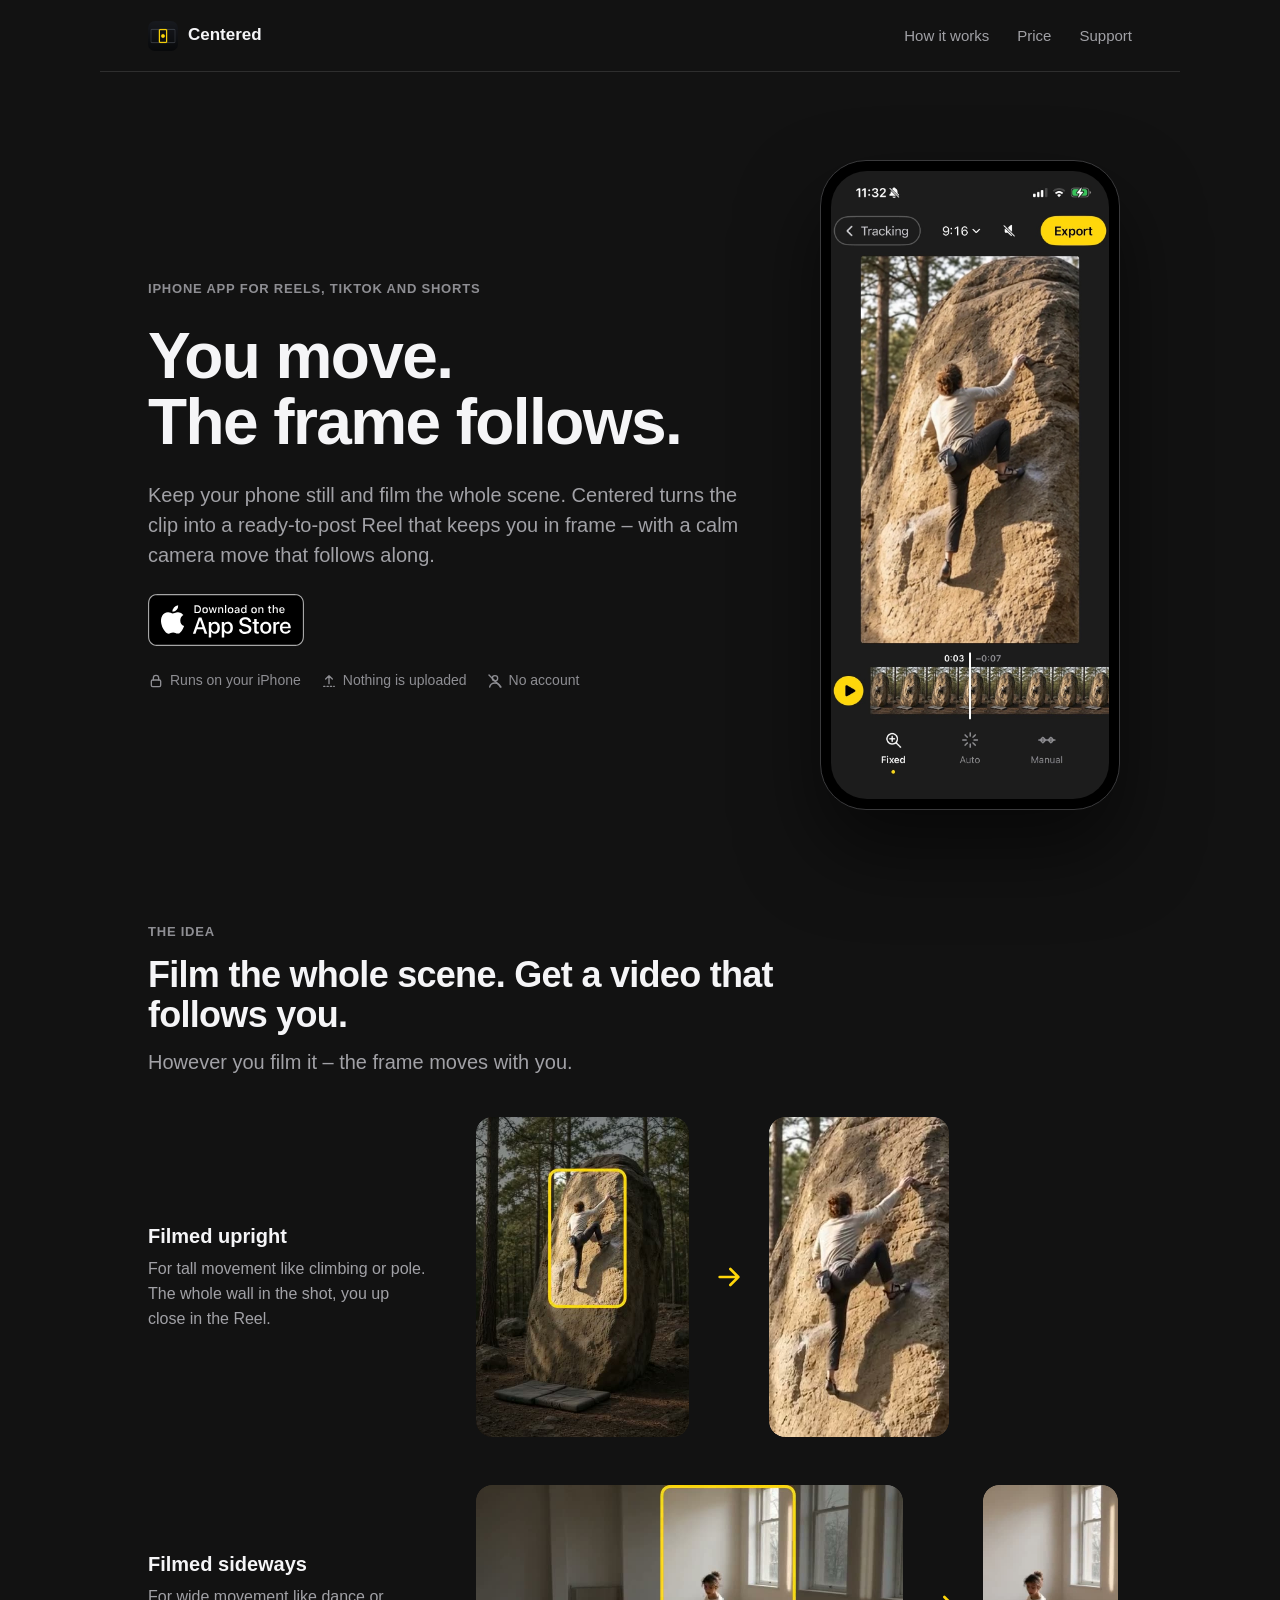
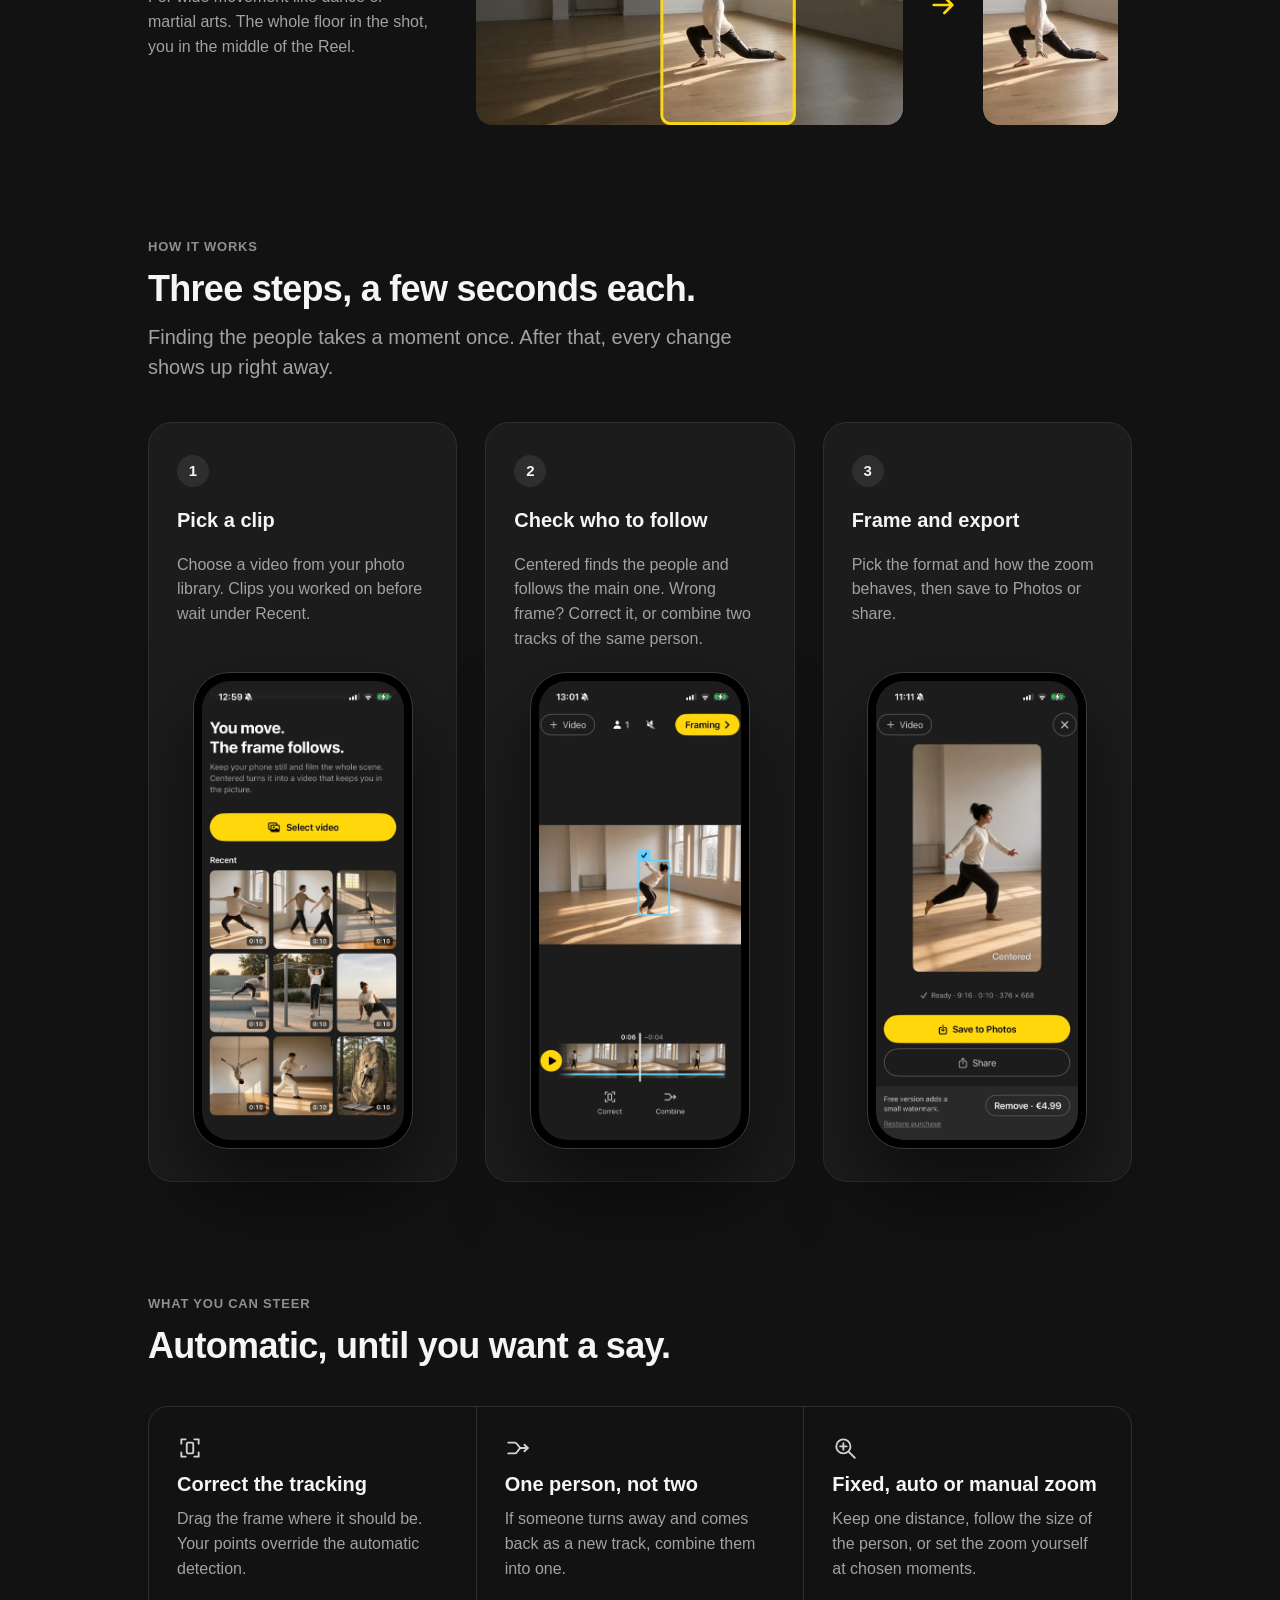
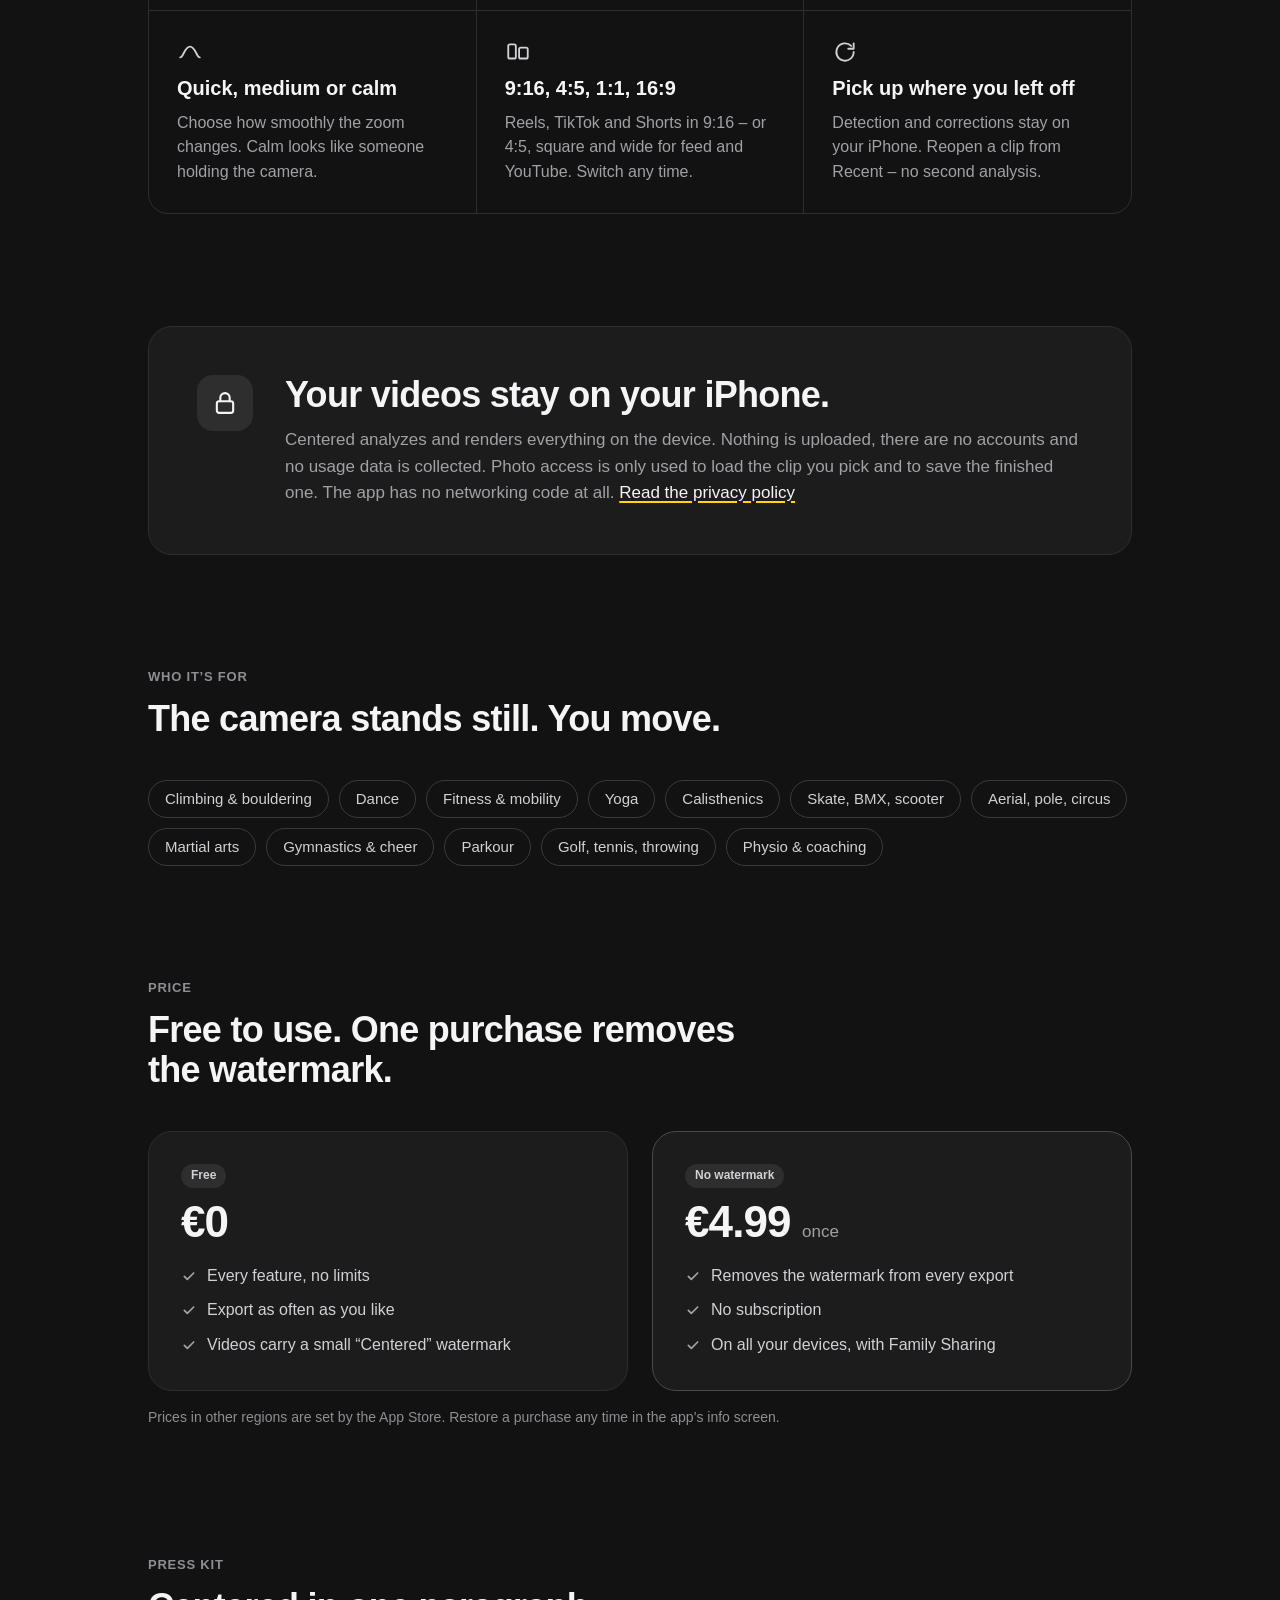
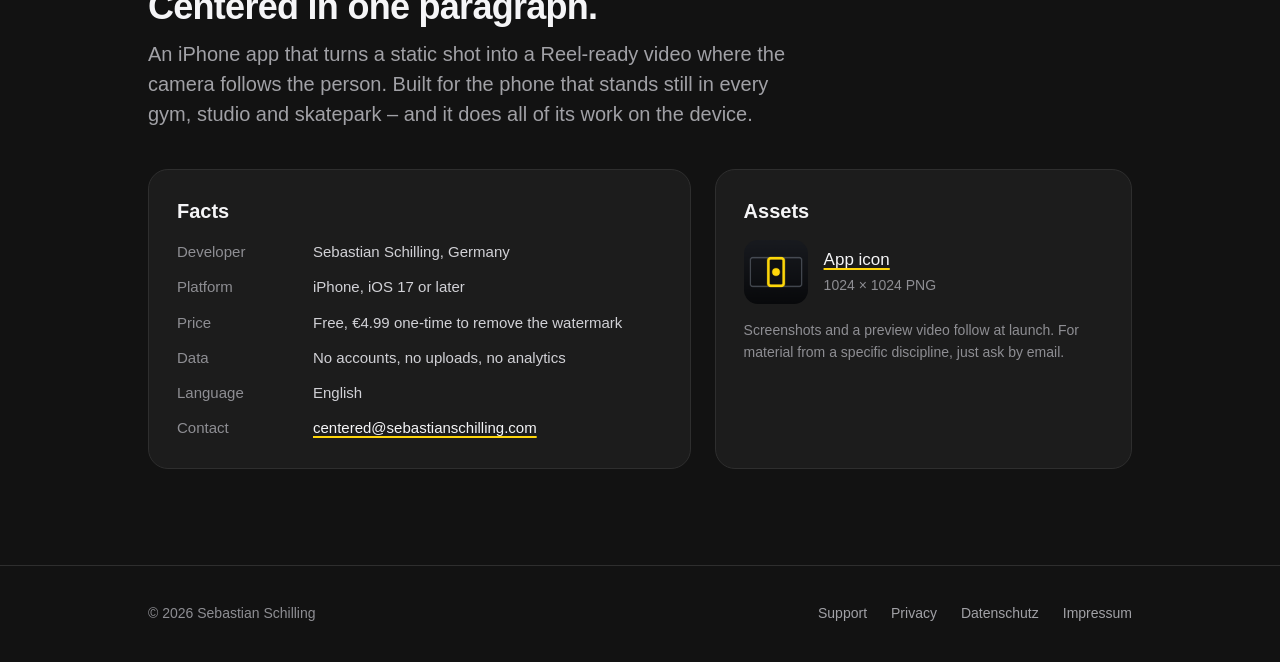
==== commit 4df496d3: "Website: offizielles App-Store-Badge mit Link statt „Coming soon“ (für den Start) Co-Authored-By: Cl" ====
--- a/index.html
+++ b/index.html
@@ -30,7 +30,7 @@
 <h1 class="h1">You move.<br>The frame follows.</h1>
 <p class="lead">Keep your phone still and film the whole scene. Centered turns the clip into a ready-to-post Reel that keeps you in frame – with a calm camera move that follows along.</p>
 <div class="cta-row">
-<span class="badge-store">Coming soon to the App Store</span>
+<a class="badge-appstore" href="https://apps.apple.com/app/id6818772992"><img src="images/appstore-badge.svg" alt="Download on the App Store" width="156" height="52"></a>
 </div>
 <div class="trust">
 <span><svg width="16" height="16" viewBox="0 0 24 24" fill="none" stroke="currentColor" stroke-width="2" stroke-linecap="round" stroke-linejoin="round"><rect x="5" y="10.5" width="14" height="10" rx="2"></rect><path d="M8 10.5V7.5a4 4 0 0 1 8 0v3"></path></svg>Runs on your iPhone</span>
--- a/styles.css
+++ b/styles.css
@@ -48,6 +48,9 @@
 .btn-primary{background:var(--accent); color:#000!important}
 .btn-secondary{border:1.5px solid #5C5C5C; color:var(--text-2)!important}
 .badge-store{display:inline-flex; align-items:center; justify-content:center; height:52px; padding:0 18px; border-radius:12px; border:1.5px solid #5C5C5C; color:var(--text-2); font-size:15px; font-weight:600}
+/* Offizielles Apple-Badge: nur skalieren, nie strecken oder umfärben (Apple-Richtlinie). */
+.badge-appstore{display:inline-block; line-height:0}
+.badge-appstore img{height:52px; width:auto; display:block}
 
 /* hero */
 .hero{display:grid; grid-template-columns:minmax(0,1.3fr) minmax(0,.7fr); gap:56px; align-items:center; padding-top:88px}
